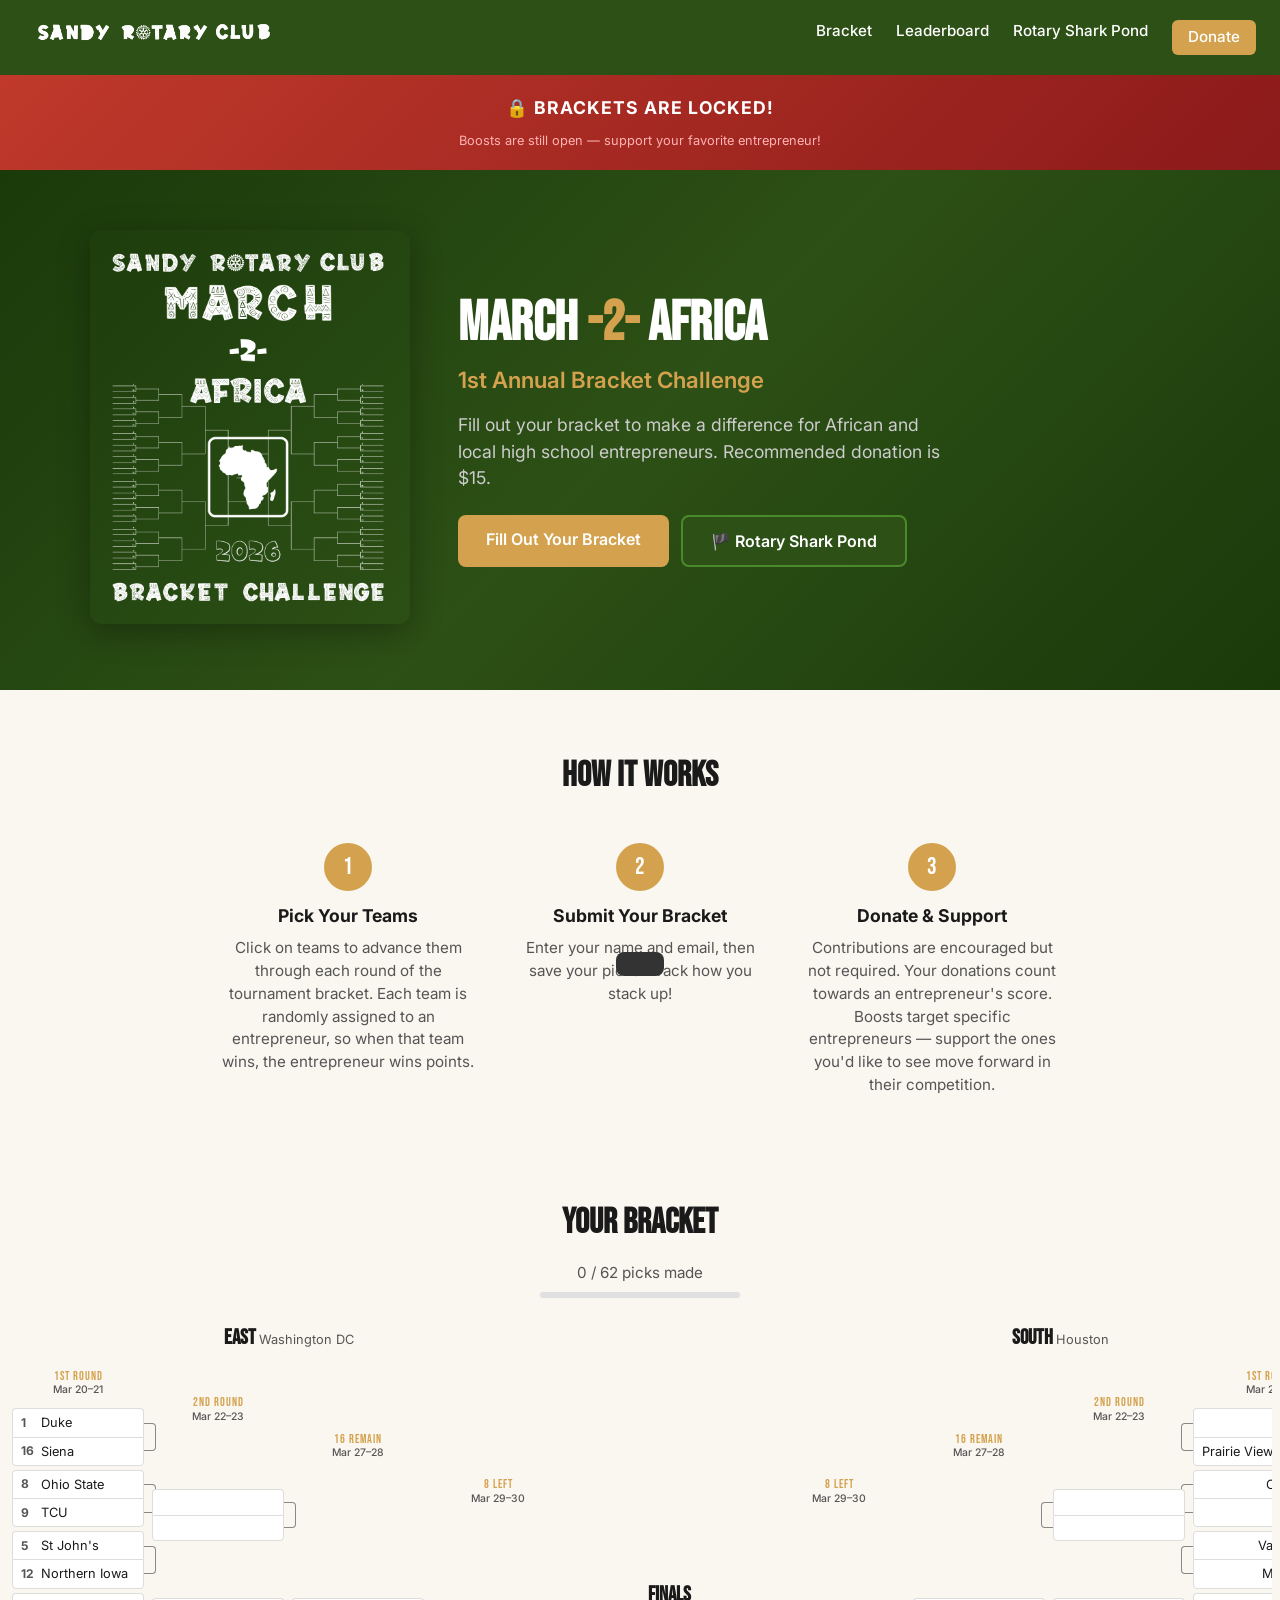
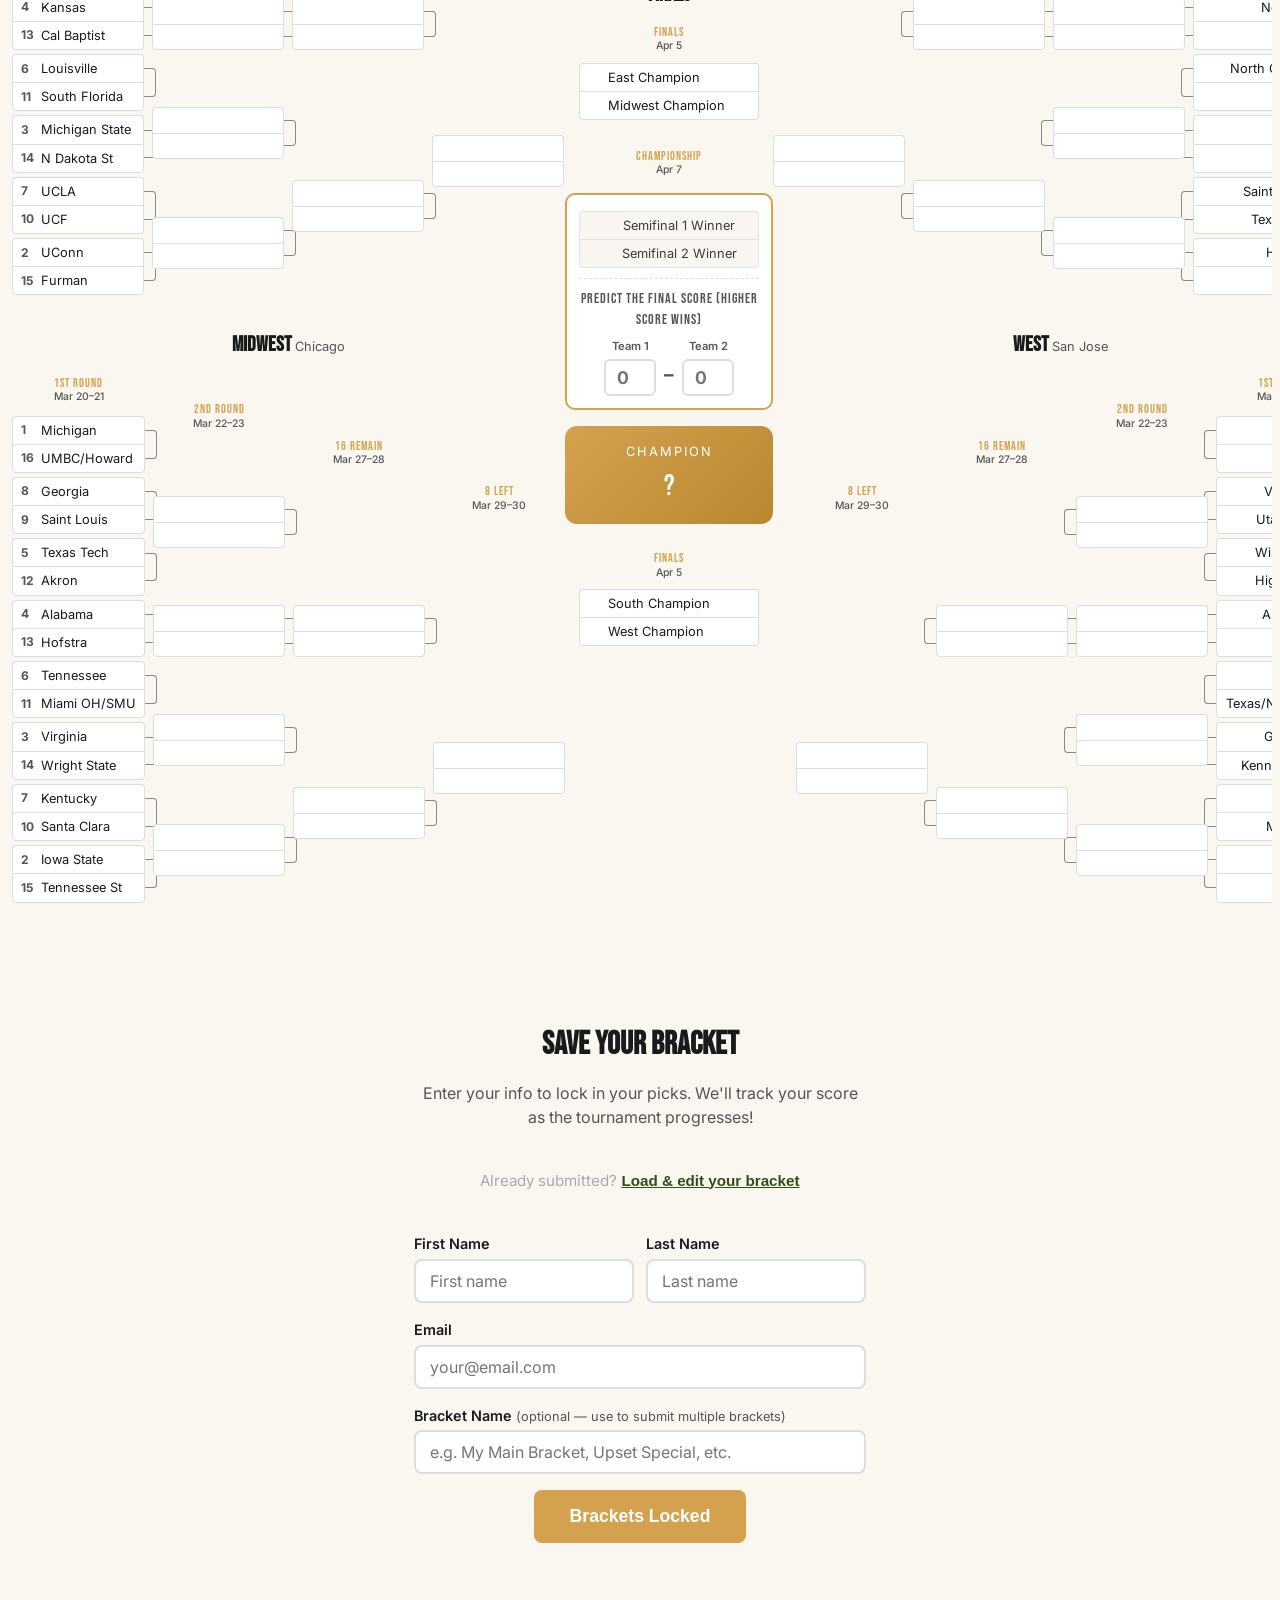
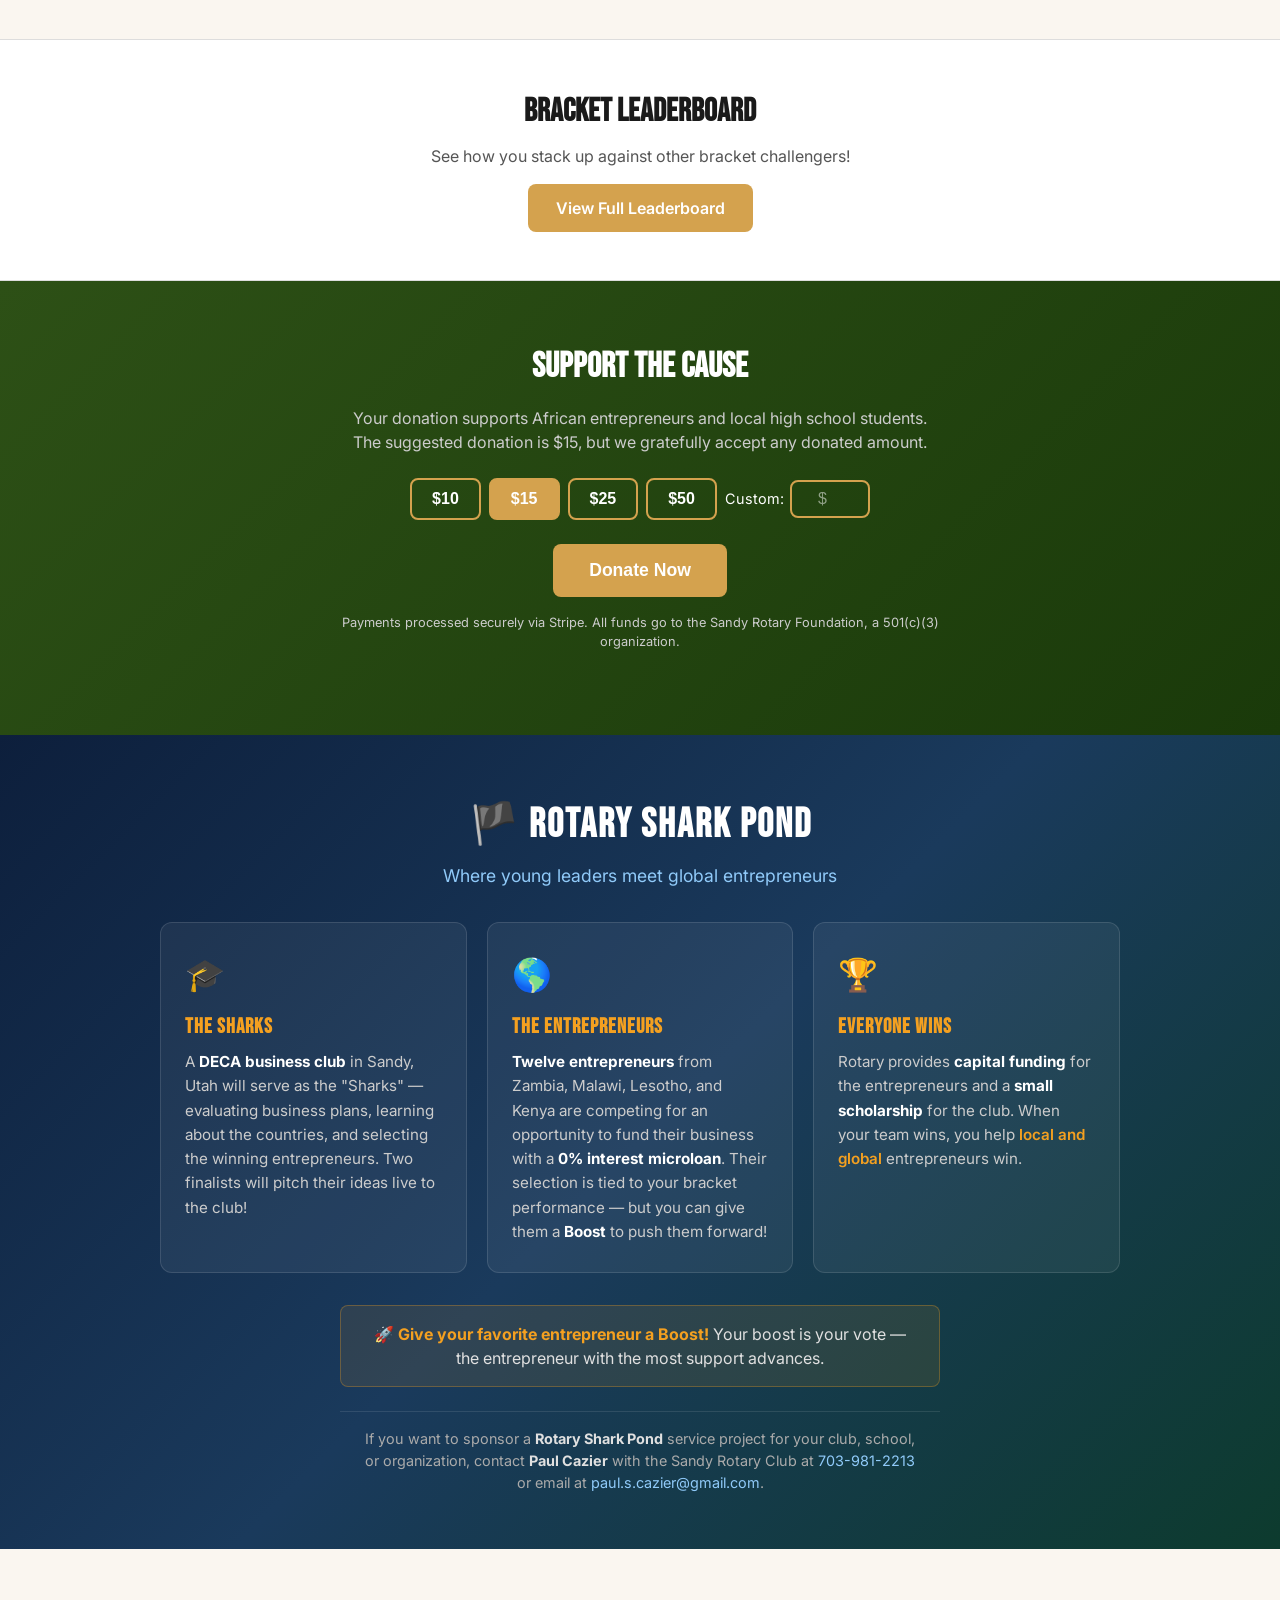
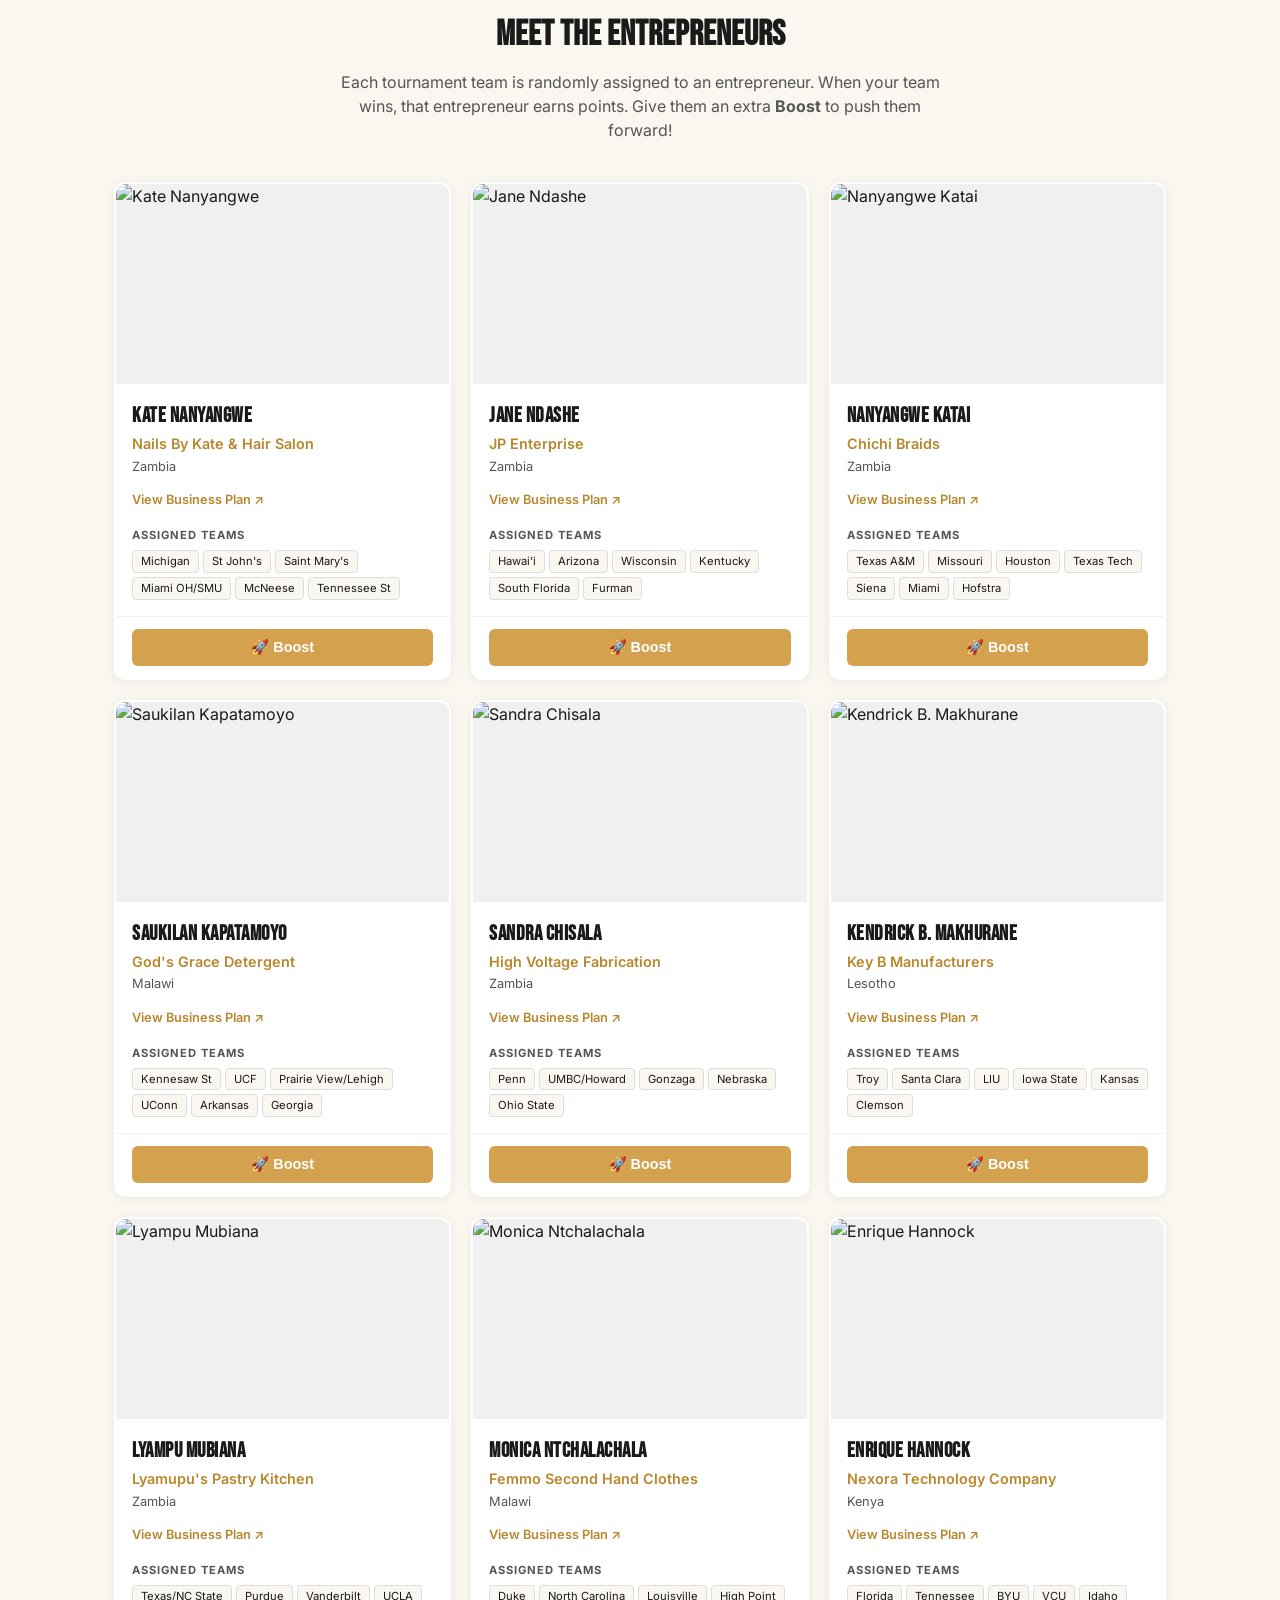
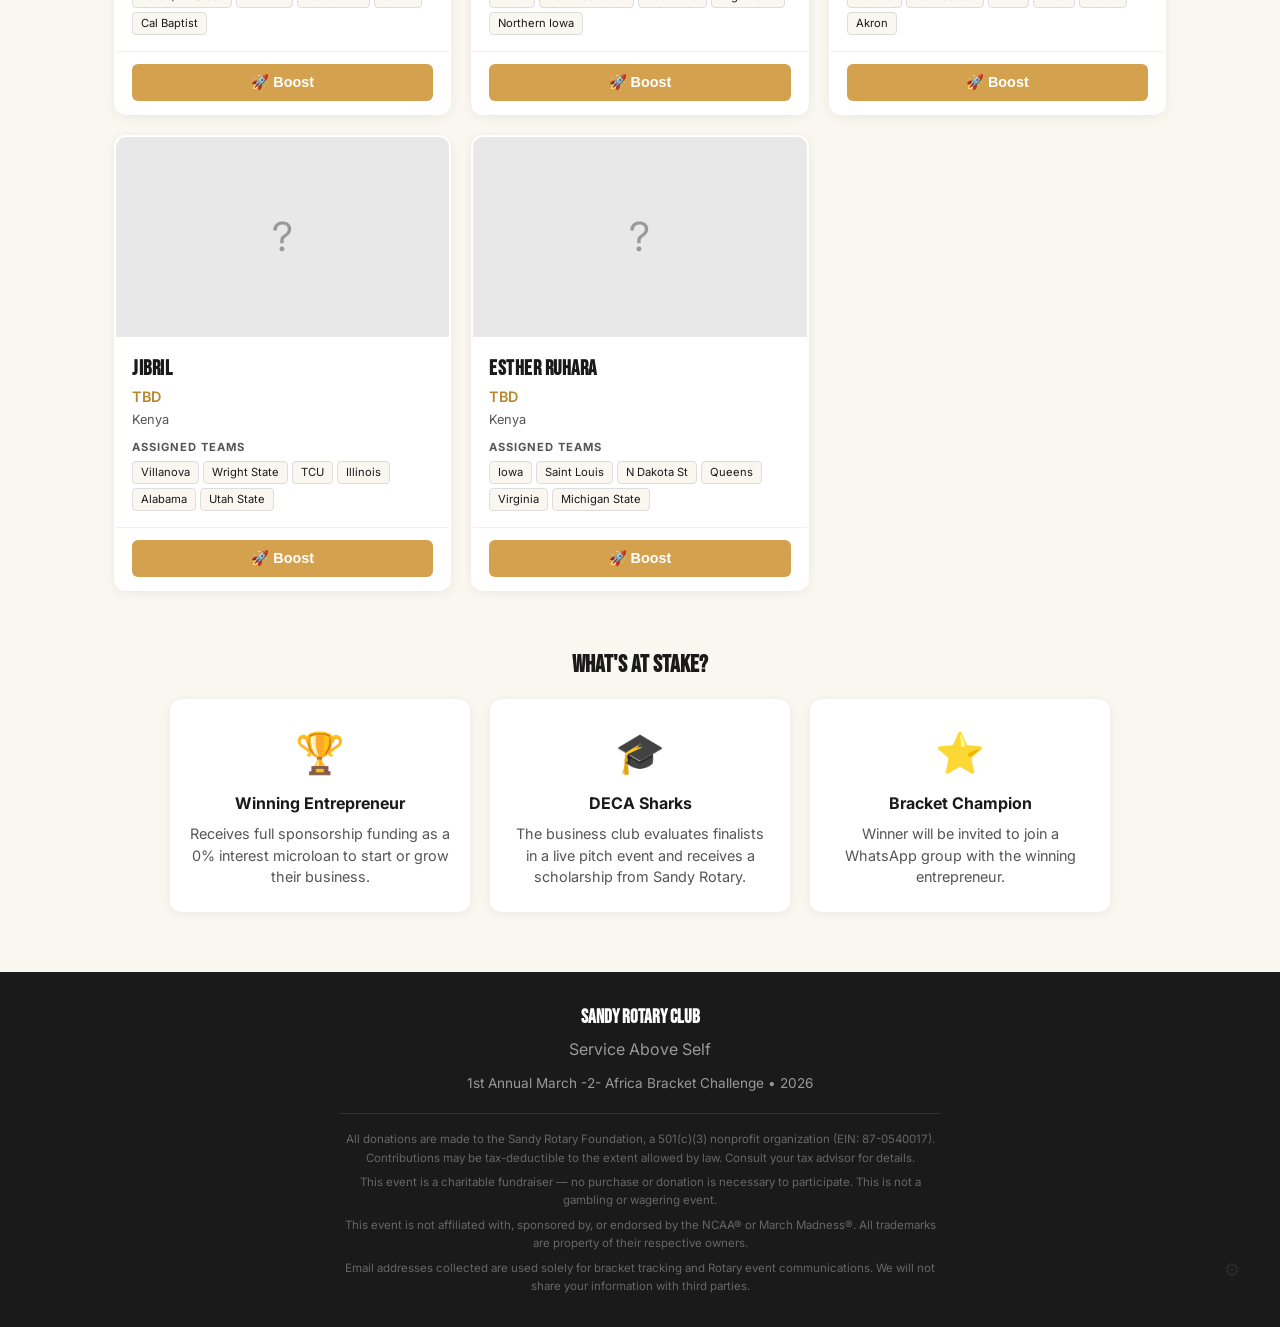
==== index.html @ 0a93def9 "Link Sandy Rotary Club logo to sandyrotary.org on all pages Co-Authored-By: Claude Opus 4.6 <noreply" ====
<!DOCTYPE html>
<html lang="en">
<head>
  <meta charset="UTF-8">
  <meta name="viewport" content="width=device-width, initial-scale=1.0">
  <title>March -2- Africa Bracket Challenge | Sandy Rotary Club</title>
  <meta name="description" content="Sandy Rotary Club's 1st Annual March -2- Africa Bracket Challenge. Fill out your bracket, donate, and support African entrepreneurs!">
  <link rel="stylesheet" href="css/styles.css">
  <link rel="preconnect" href="https://fonts.googleapis.com">
  <link href="https://fonts.googleapis.com/css2?family=Bebas+Neue&family=Inter:wght@400;500;600;700&display=swap" rel="stylesheet">
</head>
<body>

  <!-- Navigation -->
  <nav class="navbar">
    <div class="nav-brand"><a href="https://sandyrotary.org" target="_blank"><img src="assets/Sandy Rotary Club_white.png" alt="Sandy Rotary Club" class="nav-logo"></a></div>
    <div class="nav-links">
      <a href="#bracket">Bracket</a>
      <a href="leaderboard.html">Leaderboard</a>
      <a href="#sharkpond">Rotary Shark Pond</a>
      <a href="#donate" class="nav-donate">Donate</a>
    </div>
    <button class="nav-toggle" aria-label="Toggle menu">&#9776;</button>
  </nav>

  <!-- Countdown Banner -->
  <div class="countdown-banner" id="countdown-banner">
    <div class="countdown-inner">
      <div class="countdown-label" id="countdown-label">&#9200; Brackets lock in:</div>
      <div class="countdown-timer" id="countdown-timer">
        <div class="cd-unit"><span id="cd-days">0</span><small>days</small></div>
        <div class="cd-sep">:</div>
        <div class="cd-unit"><span id="cd-hours">00</span><small>hrs</small></div>
        <div class="cd-sep">:</div>
        <div class="cd-unit"><span id="cd-mins">00</span><small>min</small></div>
        <div class="cd-sep">:</div>
        <div class="cd-unit"><span id="cd-secs">00</span><small>sec</small></div>
      </div>
      <div class="countdown-note" id="countdown-note">Thursday, March 19 &middot; 10:05 AM MT &middot; Boosts stay open!</div>
    </div>
  </div>

  <!-- Hero Section -->
  <section class="hero" id="home">
    <div class="hero-content">
      <div class="hero-flyer">
        <img src="assets/flyer-white.png" alt="March -2- Africa Bracket Challenge 2026 Flyer">
      </div>
      <div class="hero-text">
        <h1>March <span class="accent">-2-</span> Africa</h1>
        <p class="hero-subtitle">1st Annual Bracket Challenge</p>
        <p class="hero-desc">Fill out your bracket to make a difference for African and local high school entrepreneurs. Recommended donation is $15.</p>
        <div class="hero-actions">
          <a href="#bracket" class="btn btn-primary">Fill Out Your Bracket</a>
          <a href="#sharkpond" class="btn btn-entrepreneur">&#127988; Rotary Shark Pond</a>
        </div>
      </div>
    </div>
  </section>

  <!-- How It Works -->
  <section class="how-it-works" id="how">
    <h2>How It Works</h2>
    <div class="steps">
      <div class="step">
        <div class="step-number">1</div>
        <h3>Pick Your Teams</h3>
        <p>Click on teams to advance them through each round of the tournament bracket. Each team is randomly assigned to an entrepreneur, so when that team wins, the entrepreneur wins points.</p>
      </div>
      <div class="step">
        <div class="step-number">2</div>
        <h3>Submit Your Bracket</h3>
        <p>Enter your name and email, then save your picks. Track how you stack up!</p>
      </div>
      <div class="step">
        <div class="step-number">3</div>
        <h3>Donate &amp; Support</h3>
        <p>Contributions are encouraged but not required. Your donations count towards an entrepreneur's score. Boosts target specific entrepreneurs &mdash; support the ones you'd like to see move forward in their competition.</p>
      </div>
    </div>
  </section>

  <!-- Bracket Section -->
  <section class="bracket-section" id="bracket">
    <div class="bracket-header">
      <h2>Your Bracket</h2>
      <div class="bracket-progress">
        <span id="pick-count">0</span> / <span id="pick-total">62</span> picks made
        <div class="progress-bar"><div class="progress-fill" id="progress-fill"></div></div>
      </div>
    </div>

    <!-- Region Tabs (mobile) -->
    <div class="region-tabs" id="region-tabs">
      <button class="region-tab active" data-region="east">East</button>
      <button class="region-tab" data-region="midwest">Midwest</button>
      <button class="region-tab" data-region="south">South</button>
      <button class="region-tab" data-region="west">West</button>
      <button class="region-tab" data-region="finalfour">Finals</button>
    </div>

    <!-- Bracket Container -->
    <div class="bracket-container" id="bracket-container">
      <div class="bracket-side bracket-left">
        <div class="region" id="region-east" data-region="east">
          <h3 class="region-title">East <span class="region-location">Washington DC</span></h3>
          <div class="rounds"></div>
        </div>
        <div class="region" id="region-midwest" data-region="midwest">
          <h3 class="region-title">Midwest <span class="region-location">Chicago</span></h3>
          <div class="rounds"></div>
        </div>
      </div>

      <div class="final-four-container" id="region-finalfour" data-region="finalfour">
        <h3 class="region-title">Finals</h3>
        <div class="final-four-bracket">
          <div class="ff-semi" id="ff-semi1">
            <div class="round-label"><span class="round-name">Finals</span><span class="round-dates">Apr 5</span></div>
            <div class="matchup" data-game="ff-semi1">
              <div class="team-slot" data-slot="ff-semi1-top"><span class="seed"></span><span class="name">East Champion</span></div>
              <div class="team-slot" data-slot="ff-semi1-bot"><span class="seed"></span><span class="name">Midwest Champion</span></div>
            </div>
          </div>
          <div class="ff-championship">
            <div class="round-label"><span class="round-name">Championship</span><span class="round-dates">Apr 7</span></div>
            <div class="championship-score">
              <div class="matchup championship-matchup" data-game="ff-champ">
                <div class="team-slot" data-slot="ff-champ-top"><span class="seed"></span><span class="name">Semifinal 1 Winner</span></div>
                <div class="team-slot" data-slot="ff-champ-bot"><span class="seed"></span><span class="name">Semifinal 2 Winner</span></div>
              </div>
              <label class="score-label">Predict the Final Score (higher score wins)</label>
              <div class="score-inputs">
                <div class="score-team">
                  <span class="score-team-name" id="champ-team1-name">Team 1</span>
                  <input type="number" id="champ-score1" class="score-input" min="0" max="200" placeholder="0">
                </div>
                <span class="score-dash">&ndash;</span>
                <div class="score-team">
                  <span class="score-team-name" id="champ-team2-name">Team 2</span>
                  <input type="number" id="champ-score2" class="score-input" min="0" max="200" placeholder="0">
                </div>
              </div>
            </div>
            <div class="champion-display" id="champion-display">
              <div class="champion-label">Champion</div>
              <div class="champion-name" id="champion-name">?</div>
            </div>
          </div>
          <div class="ff-semi" id="ff-semi2">
            <div class="round-label"><span class="round-name">Finals</span><span class="round-dates">Apr 5</span></div>
            <div class="matchup" data-game="ff-semi2">
              <div class="team-slot" data-slot="ff-semi2-top"><span class="seed"></span><span class="name">South Champion</span></div>
              <div class="team-slot" data-slot="ff-semi2-bot"><span class="seed"></span><span class="name">West Champion</span></div>
            </div>
          </div>
        </div>
      </div>

      <div class="bracket-side bracket-right">
        <div class="region" id="region-south" data-region="south">
          <h3 class="region-title">South <span class="region-location">Houston</span></h3>
          <div class="rounds"></div>
        </div>
        <div class="region" id="region-west" data-region="west">
          <h3 class="region-title">West <span class="region-location">San Jose</span></h3>
          <div class="rounds"></div>
        </div>
      </div>
    </div>
  </section>

  <!-- Submit Section -->
  <section class="submit-section" id="submit">
    <h2>Save Your Bracket</h2>
    <p>Enter your info to lock in your picks. We'll track your score as the tournament progresses!</p>

    <!-- Load existing bracket -->
    <div class="load-bracket" id="load-bracket">
      <p class="load-bracket-text">Already submitted? <button class="btn-link" id="load-bracket-toggle">Load &amp; edit your bracket</button></p>
      <div class="load-bracket-form" id="load-bracket-form" style="display:none;">
        <div class="form-group">
          <input type="email" id="load-email" placeholder="Enter the email you used to submit" style="max-width:350px;">
        </div>
        <button class="btn btn-secondary btn-small" id="load-bracket-btn">Load My Bracket</button>
        <span class="load-status" id="load-status"></span>
      </div>
    </div>

    <form id="bracket-form" class="bracket-form">
      <div class="form-row">
        <div class="form-group">
          <label for="first-name">First Name</label>
          <input type="text" id="first-name" name="firstName" required placeholder="First name">
        </div>
        <div class="form-group">
          <label for="last-name">Last Name</label>
          <input type="text" id="last-name" name="lastName" required placeholder="Last name">
        </div>
      </div>
      <div class="form-group">
        <label for="email">Email</label>
        <input type="email" id="email" name="email" required placeholder="your@email.com">
      </div>
      <div class="form-group">
        <label for="bracket-name">Bracket Name <span class="label-hint">(optional &mdash; use to submit multiple brackets)</span></label>
        <input type="text" id="bracket-name" name="bracketName" placeholder="e.g. My Main Bracket, Upset Special, etc.">
      </div>
      <div class="form-actions">
        <button type="submit" class="btn btn-primary btn-large" id="submit-btn">
          Save My Bracket
        </button>
      </div>
      <div id="form-message" class="form-message"></div>
    </form>
  </section>

  <!-- Leaderboard Teaser -->
  <section class="leaderboard-teaser" id="leaderboard">
    <h2>Bracket Leaderboard</h2>
    <p>See how you stack up against other bracket challengers!</p>
    <a href="leaderboard.html" class="btn btn-primary">View Full Leaderboard</a>
  </section>

  <!-- Donate Section -->
  <section class="donate-section" id="donate">
    <div class="donate-content">
      <h2>Support the Cause</h2>
      <p>Your donation supports African entrepreneurs and local high school students. The suggested donation is $15, but we gratefully accept any donated amount.</p>
      <div class="donate-amounts">
        <button class="amount-btn" data-amount="10">$10</button>
        <button class="amount-btn active" data-amount="15">$15</button>
        <button class="amount-btn" data-amount="25">$25</button>
        <button class="amount-btn" data-amount="50">$50</button>
        <div class="custom-amount">
          <label for="custom-amount">Custom:</label>
          <input type="number" id="custom-amount" min="1" placeholder="$">
        </div>
      </div>
      <button class="btn btn-primary btn-large" id="donate-btn">Donate Now</button>
      <p class="donate-note">Payments processed securely via Stripe. All funds go to the Sandy Rotary Foundation, a 501(c)(3) organization.</p>
    </div>
  </section>

  <!-- Rotary Shark Pond Section -->
  <section class="sharkpond-section" id="sharkpond">
    <div class="sharkpond-header">
      <h2>&#127988; Rotary Shark Pond</h2>
      <p class="section-desc">Where young leaders meet global entrepreneurs</p>
    </div>

    <div class="sharkpond-story">
      <div class="sharkpond-card">
        <div class="sharkpond-icon">&#127891;</div>
        <h3>The Sharks</h3>
        <p>A <strong>DECA business club</strong> in Sandy, Utah will serve as the "Sharks" &mdash; evaluating business plans, learning about the countries, and selecting the winning entrepreneurs. Two finalists will pitch their ideas live to the club!</p>
      </div>
      <div class="sharkpond-card">
        <div class="sharkpond-icon">&#127758;</div>
        <h3>The Entrepreneurs</h3>
        <p><strong>Twelve entrepreneurs</strong> from Zambia, Malawi, Lesotho, and Kenya are competing for an opportunity to fund their business with a <strong>0% interest microloan</strong>. Their selection is tied to your bracket performance &mdash; but you can give them a <strong>Boost</strong> to push them forward!</p>
      </div>
      <div class="sharkpond-card">
        <div class="sharkpond-icon">&#127942;</div>
        <h3>Everyone Wins</h3>
        <p>Rotary provides <strong>capital funding</strong> for the entrepreneurs and a <strong>small scholarship</strong> for the club. When your team wins, you help <em>local and global</em> entrepreneurs win.</p>
      </div>
    </div>

    <div class="sharkpond-cta">
      <p>&#128640; <strong>Give your favorite entrepreneur a Boost!</strong> Your boost is your vote &mdash; the entrepreneur with the most support advances.</p>
    </div>

    <div class="sharkpond-sponsor">
      <p>If you want to sponsor a <strong>Rotary Shark Pond</strong> service project for your club, school, or organization, contact <strong>Paul Cazier</strong> with the Sandy Rotary Club at <a href="tel:703-981-2213">703-981-2213</a> or email at <a href="mailto:paul.s.cazier@gmail.com">paul.s.cazier@gmail.com</a>.</p>
    </div>
  </section>

  <!-- Entrepreneur Section -->
  <section class="entrepreneurs-section" id="entrepreneurs">
    <h2>Meet the Entrepreneurs</h2>
    <p class="section-desc">Each tournament team is randomly assigned to an entrepreneur. When your team wins, that entrepreneur earns points. Give them an extra <strong>Boost</strong> to push them forward!</p>

    <div class="ent-cards-container" id="ent-bracket">
      <!-- Populated by entrepreneurs.js -->
    </div>

    <div class="ent-prize-info">
      <h3>What's at Stake?</h3>
      <div class="prize-cards">
        <div class="prize-card">
          <div class="prize-icon">&#127942;</div>
          <h4>Winning Entrepreneur</h4>
          <p>Receives full sponsorship funding as a 0% interest microloan to start or grow their business.</p>
        </div>
        <div class="prize-card">
          <div class="prize-icon">&#127891;</div>
          <h4>DECA Sharks</h4>
          <p>The business club evaluates finalists in a live pitch event and receives a scholarship from Sandy Rotary.</p>
        </div>
        <div class="prize-card">
          <div class="prize-icon">&#11088;</div>
          <h4>Bracket Champion</h4>
          <p>Winner will be invited to join a WhatsApp group with the winning entrepreneur.</p>
        </div>
      </div>
    </div>
  </section>

  <!-- Footer -->
  <footer class="footer">
    <div class="footer-content">
      <div class="footer-brand">
        <h3>Sandy Rotary Club</h3>
        <p>Service Above Self</p>
      </div>
      <div class="footer-links">
        <p>1st Annual March -2- Africa Bracket Challenge &bull; 2026</p>
      </div>
      <div class="footer-legal">
        <p>All donations are made to the Sandy Rotary Foundation, a 501(c)(3) nonprofit organization (EIN: 87-0540017). Contributions may be tax-deductible to the extent allowed by law. Consult your tax advisor for details.</p>
        <p>This event is a charitable fundraiser &mdash; no purchase or donation is necessary to participate. This is not a gambling or wagering event.</p>
        <p>This event is not affiliated with, sponsored by, or endorsed by the NCAA&reg; or March Madness&reg;. All trademarks are property of their respective owners.</p>
        <p>Email addresses collected are used solely for bracket tracking and Rotary event communications. We will not share your information with third parties.</p>
      </div>
      <a href="admin.html" class="admin-link" title="Admin">&#9881;</a>
    </div>
  </footer>

  <!-- Post-Save Modal -->
  <div class="modal-overlay" id="post-save-modal" style="display:none;">
    <div class="modal-card">
      <button class="modal-close" id="modal-close">&times;</button>
      <div class="modal-icon">&#127942;</div>
      <h3>Bracket Saved!</h3>
      <p id="modal-message">Your picks are locked in. Want to make an even bigger impact?</p>
      <div class="modal-actions">
        <a href="#sharkpond" class="btn btn-entrepreneur modal-btn" id="modal-boost-btn">&#128640; Boost an Entrepreneur</a>
        <a href="#donate" class="btn btn-primary modal-btn" id="modal-donate-btn">&#10084; Donate $15</a>
      </div>
      <a href="leaderboard.html" class="modal-leaderboard-link">View Leaderboard &rarr;</a>
      <button class="modal-skip" id="modal-skip">Maybe later</button>
    </div>
  </div>

  <!-- Toast notification -->
  <div class="toast" id="toast"></div>

  <!-- Scripts -->
  <script src="js/teams.js"></script>
  <script src="js/bracket.js"></script>
  <script src="js/entrepreneurs.js"></script>
  <script src="js/supabase.js"></script>
</body>
</html>
---- css/styles.css ----
/* ===== CSS Variables ===== */
:root {
  --color-primary: #D4A24E;
  --color-primary-dark: #B8872E;
  --color-secondary: #2D5016;
  --color-accent: #C0392B;
  --color-bg: #FAF6F0;
  --color-card: #FFFFFF;
  --color-text: #1A1A1A;
  --color-text-light: #555;
  --color-border: #DDD;
  --color-bracket-line: #888;
  --color-selected: #D4A24E;
  --color-selected-bg: #FDF5E6;
  --color-hover-bg: #F5EFE5;
  --font-display: 'Bebas Neue', sans-serif;
  --font-body: 'Inter', sans-serif;
  --bracket-gap: 2px;
  --matchup-height: 52px;
  --connector-width: 20px;
}

/* ===== Reset ===== */
*, *::before, *::after { box-sizing: border-box; margin: 0; padding: 0; }
html { scroll-behavior: smooth; }
body {
  font-family: var(--font-body);
  background: var(--color-bg);
  color: var(--color-text);
  line-height: 1.5;
}

/* ===== Navbar ===== */
.navbar {
  position: sticky;
  top: 0;
  z-index: 100;
  display: flex;
  align-items: center;
  justify-content: space-between;
  padding: 12px 24px;
  background: var(--color-secondary);
  color: #fff;
}
.nav-brand { font-family: var(--font-display); font-size: 1.4rem; letter-spacing: 1px; display: flex; align-items: center; }
.nav-logo { height: 40px; width: auto; }
.nav-links { display: flex; gap: 24px; }
.nav-links a { color: #fff; text-decoration: none; font-weight: 500; font-size: 0.95rem; }
.nav-links a:hover { color: var(--color-primary); }
.nav-links a.active { color: var(--color-primary); border-bottom: 2px solid var(--color-primary); padding-bottom: 2px; }
.nav-donate {
  background: var(--color-primary);
  padding: 6px 16px;
  border-radius: 6px;
  color: #fff !important;
  font-weight: 600;
}
.nav-donate:hover { background: var(--color-primary-dark); }
.nav-toggle { display: none; background: none; border: none; color: #fff; font-size: 1.5rem; cursor: pointer; }

/* ===== Hero ===== */
.hero {
  background: linear-gradient(135deg, #1a3a0a 0%, #2D5016 50%, #1a3a0a 100%);
  color: #fff;
  padding: 60px 24px;
}
.hero-content {
  max-width: 1100px;
  margin: 0 auto;
  display: flex;
  align-items: center;
  gap: 48px;
}
.hero-flyer { flex: 0 0 320px; }
.hero-flyer img { width: 100%; border-radius: 12px; box-shadow: 0 8px 32px rgba(0,0,0,0.3); }
.hero-text { flex: 1; }
.hero-text h1 { font-family: var(--font-display); font-size: 3.5rem; line-height: 1.1; margin-bottom: 8px; }
.hero-text .accent { color: var(--color-primary); }
.hero-subtitle { font-size: 1.4rem; color: var(--color-primary); font-weight: 600; margin-bottom: 16px; }
.hero-desc { font-size: 1.1rem; color: #ccc; margin-bottom: 24px; max-width: 500px; }
.hero-actions { display: flex; gap: 12px; flex-wrap: wrap; }

/* ===== Buttons ===== */
.btn {
  display: inline-block;
  padding: 12px 28px;
  border-radius: 8px;
  font-weight: 600;
  font-size: 1rem;
  text-decoration: none;
  border: none;
  cursor: pointer;
  transition: all 0.2s;
}
.btn-primary { background: var(--color-primary); color: #fff; }
.btn-primary:hover { background: var(--color-primary-dark); transform: translateY(-1px); }
.btn-secondary { background: transparent; color: #fff; border: 2px solid var(--color-primary); }
.btn-secondary:hover { background: var(--color-primary); color: #fff; }
.btn-entrepreneur { background: var(--color-secondary); color: #fff; border: 2px solid #4a8a2a; }
.btn-entrepreneur:hover { background: #4a8a2a; transform: translateY(-1px); }
.btn-large { padding: 16px 36px; font-size: 1.1rem; }

/* ===== Countdown Banner ===== */
.countdown-banner {
  background: linear-gradient(135deg, #1a1a1a, #2a2a2a);
  padding: 20px 24px;
  text-align: center;
  color: #fff;
}
.countdown-inner { max-width: 600px; margin: 0 auto; }
.countdown-label {
  font-size: 0.9rem;
  color: #aaa;
  margin-bottom: 8px;
  text-transform: uppercase;
  letter-spacing: 1px;
}
.countdown-timer {
  display: flex;
  align-items: center;
  justify-content: center;
  gap: 4px;
}
.cd-unit {
  display: flex;
  flex-direction: column;
  align-items: center;
  min-width: 56px;
}
.cd-unit span {
  font-family: var(--font-display);
  font-size: 2.5rem;
  color: var(--color-primary);
  line-height: 1;
}
.cd-unit small {
  font-size: 0.7rem;
  color: #888;
  text-transform: uppercase;
  letter-spacing: 1px;
}
.cd-sep {
  font-family: var(--font-display);
  font-size: 2rem;
  color: #555;
  padding: 0 2px;
  margin-top: -14px;
}
.countdown-note {
  font-size: 0.8rem;
  color: #666;
  margin-top: 10px;
}
.countdown-locked {
  background: linear-gradient(135deg, var(--color-accent), #8b1a1a);
}
.countdown-locked .countdown-label {
  color: #fff;
  font-size: 1.1rem;
  font-weight: 700;
}
.countdown-locked .countdown-note { color: #ffb3b3; }

@media (max-width: 480px) {
  .cd-unit { min-width: 44px; }
  .cd-unit span { font-size: 1.8rem; }
  .cd-sep { font-size: 1.4rem; }
}

/* ===== How It Works ===== */
.how-it-works {
  padding: 60px 24px;
  max-width: 900px;
  margin: 0 auto;
  text-align: center;
}
.how-it-works h2 { font-family: var(--font-display); font-size: 2.2rem; margin-bottom: 40px; }
.steps { display: flex; gap: 32px; justify-content: center; }
.step {
  flex: 1;
  max-width: 260px;
  text-align: center;
}
.step-number {
  width: 48px; height: 48px;
  background: var(--color-primary);
  color: #fff;
  border-radius: 50%;
  display: flex; align-items: center; justify-content: center;
  font-family: var(--font-display);
  font-size: 1.5rem;
  margin: 0 auto 12px;
}
.step h3 { margin-bottom: 8px; font-size: 1.1rem; }
.step p { color: var(--color-text-light); font-size: 0.95rem; }

/* ===== Bracket Section ===== */
.bracket-section {
  padding: 40px 8px;
  max-width: 100%;
  margin: 0 auto;
  overflow-x: auto;
}
.bracket-header {
  text-align: center;
  margin-bottom: 24px;
}
.bracket-header h2 { font-family: var(--font-display); font-size: 2.2rem; margin-bottom: 12px; }
.bracket-progress { font-size: 0.95rem; color: var(--color-text-light); }
.progress-bar {
  width: 200px;
  height: 6px;
  background: #e0e0e0;
  border-radius: 3px;
  margin: 8px auto 0;
  overflow: hidden;
}
.progress-fill {
  height: 100%;
  background: var(--color-primary);
  border-radius: 3px;
  width: 0%;
  transition: width 0.3s;
}

/* Region Tabs (mobile) */
.region-tabs {
  display: none;
  gap: 4px;
  justify-content: center;
  margin-bottom: 16px;
  flex-wrap: wrap;
}
.region-tab {
  padding: 8px 16px;
  border: 2px solid var(--color-border);
  background: #fff;
  border-radius: 6px;
  cursor: pointer;
  font-weight: 600;
  font-size: 0.85rem;
  transition: all 0.2s;
}
.region-tab.active {
  background: var(--color-primary);
  color: #fff;
  border-color: var(--color-primary);
}

/* ===== Bracket Layout ===== */
.bracket-container {
  display: flex;
  align-items: stretch;
  gap: 0;
  overflow-x: auto;
  padding-bottom: 16px;
}
.bracket-side {
  display: flex;
  flex-direction: column;
  gap: 32px;
  flex: 1;
}
.region {
  flex: 1;
}
.region-title {
  font-family: var(--font-display);
  font-size: 1.3rem;
  margin-bottom: 12px;
  text-align: center;
}
.region-location { font-family: var(--font-body); font-size: 0.8rem; color: var(--color-text-light); font-weight: 400; }

/* Rounds layout */
.rounds {
  display: flex;
  align-items: stretch;
}
.bracket-right .rounds {
  flex-direction: row-reverse;
}
.round {
  display: flex;
  flex-direction: column;
  justify-content: space-around;
  min-width: 140px;
  padding: 0 4px;
  position: relative;
}
/* Right-side regions: align text to right edge */
.bracket-right .team-slot {
  flex-direction: row-reverse;
  text-align: right;
}
.bracket-right .team-slot .seed {
  text-align: right;
}

/* ===== Round Date Labels ===== */
.round-label {
  text-align: center;
  margin-bottom: 6px;
  padding: 4px 0;
  line-height: 1.2;
}
.round-label .round-name {
  display: block;
  font-family: var(--font-display);
  font-size: 0.75rem;
  text-transform: uppercase;
  letter-spacing: 1px;
  color: var(--color-primary);
}
.round-label .round-dates {
  display: block;
  font-size: 0.65rem;
  color: var(--color-text-light);
  font-weight: 500;
}
/* Hide duplicate labels on right-side regions (only show first occurrence per round position) */

/* ===== Matchup Styling ===== */
.matchup {
  position: relative;
  margin: var(--bracket-gap) 0;
}
.team-slot {
  display: flex;
  align-items: center;
  padding: 4px 8px;
  background: #fff;
  border: 1px solid var(--color-border);
  cursor: pointer;
  font-size: 0.8rem;
  min-height: 26px;
  transition: all 0.15s;
  user-select: none;
  white-space: nowrap;
  overflow: hidden;
  text-overflow: ellipsis;
}
.team-slot:first-child {
  border-bottom: none;
  border-radius: 4px 4px 0 0;
}
.team-slot:last-child {
  border-radius: 0 0 4px 4px;
}
.team-slot:hover {
  background: var(--color-hover-bg);
}
.team-slot.selected {
  background: var(--color-selected-bg);
  border-color: var(--color-selected);
  font-weight: 600;
}
.team-slot.has-team {
  cursor: pointer;
}
.team-slot.empty {
  cursor: default;
  color: #aaa;
  font-style: italic;
}
.team-slot .seed {
  display: inline-block;
  width: 20px;
  font-weight: 700;
  color: var(--color-text-light);
  font-size: 0.75rem;
  flex-shrink: 0;
}
.team-slot .name {
  flex: 1;
  overflow: hidden;
  text-overflow: ellipsis;
}

/* ===== Bracket Connector Lines ===== */
.round:not(:last-child) .matchup::after {
  content: '';
  position: absolute;
  right: -12px;
  top: 25%;
  height: 50%;
  width: 12px;
  border: 1px solid var(--color-bracket-line);
  border-left: none;
  border-radius: 0 4px 4px 0;
}
.bracket-right .round:not(:last-child) .matchup::after {
  right: auto;
  left: -12px;
  border-right: none;
  border-left: 1px solid var(--color-bracket-line);
  border-radius: 4px 0 0 4px;
}

/* ===== Finals ===== */
.final-four-container {
  display: flex;
  flex-direction: column;
  align-items: center;
  justify-content: center;
  min-width: 200px;
  padding: 0 16px;
}
.final-four-bracket {
  display: flex;
  flex-direction: column;
  align-items: center;
  gap: 24px;
}
.ff-semi .matchup,
.championship-matchup {
  min-width: 180px;
}
.championship-matchup .team-slot {
  cursor: default;
  pointer-events: none;
  opacity: 0.85;
}
.championship-matchup .team-slot.selected {
  opacity: 1;
}
/* Championship Score Prediction */
.championship-score {
  text-align: center;
  margin-top: 12px;
  padding: 16px 12px 12px;
  background: #fff;
  border-radius: 10px;
  border: 2px solid var(--color-primary);
  min-width: 200px;
}
/* Championship matchup nested inside the predict box */
.championship-score .championship-matchup {
  margin: 0 0 10px 0;
  padding-bottom: 10px;
  border-bottom: 1px dashed var(--color-border);
}
.championship-score .championship-matchup .team-slot {
  background: #f8f5f0;
  min-width: 160px;
}
.score-label {
  display: block;
  font-family: var(--font-display);
  font-size: 0.85rem;
  text-transform: uppercase;
  letter-spacing: 1px;
  color: var(--color-text-light);
  margin-bottom: 8px;
}
.score-inputs {
  display: flex;
  align-items: center;
  justify-content: center;
  gap: 8px;
}
.score-team {
  display: flex;
  flex-direction: column;
  align-items: center;
  gap: 4px;
}
.score-team-name {
  font-size: 0.7rem;
  font-weight: 600;
  color: var(--color-text-light);
  max-width: 70px;
  white-space: nowrap;
  overflow: hidden;
  text-overflow: ellipsis;
}
.score-input {
  width: 52px;
  padding: 6px 4px;
  border: 2px solid var(--color-border);
  border-radius: 6px;
  font-size: 1.1rem;
  font-weight: 700;
  text-align: center;
  font-family: var(--font-body);
  transition: border-color 0.2s;
}
.score-input:focus {
  border-color: var(--color-primary);
  outline: none;
}
.score-dash {
  font-size: 1.2rem;
  font-weight: 700;
  color: var(--color-text-light);
  margin-top: 16px;
}

.champion-display {
  text-align: center;
  margin-top: 16px;
  padding: 16px;
  background: linear-gradient(135deg, var(--color-primary), var(--color-primary-dark));
  border-radius: 12px;
  min-width: 180px;
}
.champion-label { color: #fff; font-size: 0.8rem; text-transform: uppercase; letter-spacing: 2px; }
.champion-name { color: #fff; font-family: var(--font-display); font-size: 1.8rem; margin-top: 4px; }

/* ===== Submit Section ===== */
.submit-section {
  padding: 60px 24px;
  max-width: 500px;
  margin: 0 auto;
  text-align: center;
}
.submit-section h2 { font-family: var(--font-display); font-size: 2rem; margin-bottom: 12px; }
.submit-section > p { color: var(--color-text-light); margin-bottom: 24px; }
.bracket-form { text-align: left; }
.form-row { display: flex; gap: 12px; }
.form-group { margin-bottom: 16px; flex: 1; }
.form-group label { display: block; font-weight: 600; margin-bottom: 4px; font-size: 0.9rem; }
.label-hint { font-weight: 400; font-size: 0.8rem; color: var(--color-text-light); }
.form-group input {
  width: 100%;
  padding: 10px 14px;
  border: 2px solid var(--color-border);
  border-radius: 8px;
  font-size: 1rem;
  font-family: var(--font-body);
  transition: border-color 0.2s;
}
.form-group input:focus { border-color: var(--color-primary); outline: none; }
.form-actions { text-align: center; margin-top: 8px; }
.form-message {
  text-align: center;
  margin-top: 12px;
  font-weight: 600;
  min-height: 24px;
}
.form-message.success { color: var(--color-secondary); }
.form-message.error { color: var(--color-accent); }

/* ===== Load Bracket ===== */
.load-bracket {
  margin-bottom: 24px;
  padding: 16px 20px;
  background: rgba(255,255,255,0.03);
  border: 1px dashed rgba(255,255,255,0.15);
  border-radius: 8px;
  text-align: center;
}
.load-bracket-text { font-size: 0.95rem; color: #aaa; margin: 0; }
.btn-link {
  background: none;
  border: none;
  color: var(--color-secondary);
  text-decoration: underline;
  cursor: pointer;
  font-size: 0.95rem;
  font-weight: 600;
}
.btn-link:hover { color: #fff; }
.load-bracket-form {
  display: flex;
  align-items: center;
  justify-content: center;
  gap: 12px;
  margin-top: 12px;
  flex-wrap: wrap;
}
.load-bracket-form .form-group { margin: 0; }
.load-bracket-form input {
  padding: 8px 14px;
  border-radius: 6px;
  border: 1px solid rgba(255,255,255,0.2);
  background: rgba(0,0,0,0.3);
  color: #fff;
  font-size: 0.9rem;
  width: 280px;
}
.btn-small { padding: 8px 20px; font-size: 0.85rem; }
.load-status { font-size: 0.85rem; font-weight: 600; }
.load-status.success { color: var(--color-secondary); }
.load-status.error { color: var(--color-accent); }

/* Bracket Picker (multiple brackets per email) */
.bracket-picker {
  display: flex;
  flex-wrap: wrap;
  gap: 8px;
  justify-content: center;
  margin-top: 12px;
}
.bracket-pick-btn {
  font-size: 0.85rem;
  white-space: nowrap;
}

/* ===== Rotary Shark Pond Section ===== */
.sharkpond-section {
  padding: 60px 24px 40px;
  background: linear-gradient(135deg, #0d1f3c 0%, #1a3a5c 50%, #0d3b2e 100%);
  color: #fff;
  text-align: center;
}
.sharkpond-header h2 {
  font-family: var(--font-display);
  font-size: 2.5rem;
  margin-bottom: 8px;
  letter-spacing: 2px;
}
.sharkpond-header .section-desc {
  font-size: 1.1rem;
  color: #90caf9;
  margin-bottom: 32px;
}
.sharkpond-story {
  display: grid;
  grid-template-columns: repeat(auto-fit, minmax(280px, 1fr));
  gap: 20px;
  max-width: 960px;
  margin: 0 auto 32px;
}
.sharkpond-card {
  background: rgba(255,255,255,0.06);
  border: 1px solid rgba(255,255,255,0.12);
  border-radius: 12px;
  padding: 28px 24px;
  text-align: left;
  transition: transform 0.2s, border-color 0.2s;
}
.sharkpond-card:hover {
  transform: translateY(-2px);
  border-color: rgba(244,160,32,0.4);
}
.sharkpond-icon {
  font-size: 2rem;
  margin-bottom: 12px;
}
.sharkpond-card h3 {
  font-family: var(--font-display);
  font-size: 1.3rem;
  color: #f4a020;
  margin-bottom: 8px;
  letter-spacing: 1px;
}
.sharkpond-card p {
  font-size: 0.95rem;
  line-height: 1.6;
  color: #ccc;
}
.sharkpond-card strong { color: #fff; }
.sharkpond-card em { color: #f4a020; font-style: normal; font-weight: 600; }
.sharkpond-cta {
  max-width: 600px;
  margin: 0 auto;
  padding: 16px 24px;
  background: rgba(244,160,32,0.1);
  border: 1px solid rgba(244,160,32,0.3);
  border-radius: 8px;
  font-size: 1rem;
  color: #e0e0e0;
}
.sharkpond-cta strong { color: #f4a020; }

.sharkpond-sponsor {
  max-width: 600px;
  margin: 24px auto 0;
  padding: 16px 24px;
  font-size: 0.9rem;
  color: #aaa;
  border-top: 1px solid rgba(255,255,255,0.1);
}
.sharkpond-sponsor a {
  color: #90caf9;
  text-decoration: none;
}
.sharkpond-sponsor a:hover { text-decoration: underline; }
.sharkpond-sponsor strong { color: #e0e0e0; }

/* ===== Post-Save Modal ===== */
.modal-overlay {
  position: fixed;
  top: 0; left: 0; right: 0; bottom: 0;
  background: rgba(0,0,0,0.7);
  display: flex;
  align-items: center;
  justify-content: center;
  z-index: 9999;
  padding: 20px;
}
.modal-card {
  background: linear-gradient(135deg, #0d1f3c, #1a3a5c);
  border: 1px solid rgba(244,160,32,0.3);
  border-radius: 16px;
  padding: 40px 32px;
  max-width: 440px;
  width: 100%;
  text-align: center;
  position: relative;
  box-shadow: 0 20px 60px rgba(0,0,0,0.5);
}
.modal-close {
  position: absolute;
  top: 12px;
  right: 16px;
  background: none;
  border: none;
  color: #666;
  font-size: 1.5rem;
  cursor: pointer;
  line-height: 1;
}
.modal-close:hover { color: #fff; }
.modal-icon {
  font-size: 3rem;
  margin-bottom: 12px;
}
.modal-card h3 {
  font-family: var(--font-display);
  color: #f4a020;
  font-size: 1.8rem;
  margin-bottom: 8px;
  letter-spacing: 1px;
}
.modal-card > p {
  color: #aaa;
  margin-bottom: 24px;
  font-size: 0.95rem;
}
.modal-actions {
  display: flex;
  flex-direction: column;
  gap: 12px;
  margin-bottom: 16px;
}
.modal-btn {
  width: 100%;
  padding: 14px !important;
  font-size: 1rem !important;
  border-radius: 8px !important;
  text-decoration: none;
  font-weight: 600;
  text-align: center;
}
.modal-skip {
  background: none;
  border: none;
  color: #666;
  font-size: 0.85rem;
  cursor: pointer;
  text-decoration: underline;
}
.modal-skip:hover { color: #aaa; }
.modal-leaderboard-link {
  display: block;
  color: var(--color-secondary);
  font-size: 0.9rem;
  font-weight: 600;
  margin-top: 12px;
  text-decoration: none;
}
.modal-leaderboard-link:hover { text-decoration: underline; }

/* Donation Boost Modal */
.donation-boost-modal {
  max-width: 420px;
}
.donation-boost-list {
  display: flex;
  flex-direction: column;
  gap: 8px;
  margin: 16px 0;
  max-height: 300px;
  overflow-y: auto;
}
.donation-boost-ent-btn {
  display: block;
  width: 100%;
  padding: 12px 16px;
  border: 2px solid var(--color-border);
  border-radius: 8px;
  background: #fff;
  font-size: 0.95rem;
  font-weight: 600;
  font-family: var(--font-body);
  cursor: pointer;
  text-align: left;
  transition: all 0.15s;
}
.donation-boost-ent-btn:hover {
  border-color: var(--color-primary);
  background: var(--color-selected-bg);
}
.donation-boost-ent-btn.selected {
  border-color: var(--color-secondary);
  background: #e8f5e1;
  color: var(--color-secondary);
}

/* ===== Donate Section ===== */
.donate-section {
  padding: 60px 24px;
  background: linear-gradient(135deg, #2D5016, #1a3a0a);
  color: #fff;
  text-align: center;
}
.donate-content { max-width: 600px; margin: 0 auto; }
.donate-content h2 { font-family: var(--font-display); font-size: 2.2rem; margin-bottom: 12px; }
.donate-content > p { color: #ccc; margin-bottom: 24px; }
.donate-amounts {
  display: flex;
  gap: 8px;
  justify-content: center;
  align-items: center;
  flex-wrap: wrap;
  margin-bottom: 24px;
}
.amount-btn {
  padding: 10px 20px;
  border: 2px solid var(--color-primary);
  background: transparent;
  color: #fff;
  border-radius: 8px;
  font-weight: 600;
  font-size: 1rem;
  cursor: pointer;
  transition: all 0.2s;
}
.amount-btn.active,
.amount-btn:hover {
  background: var(--color-primary);
  color: #fff;
}
.custom-amount {
  display: flex;
  align-items: center;
  gap: 6px;
}
.custom-amount label { font-size: 0.9rem; }
.custom-amount input {
  width: 80px;
  padding: 8px 12px;
  border: 2px solid var(--color-primary);
  background: transparent;
  color: #fff;
  border-radius: 8px;
  font-size: 1rem;
  text-align: center;
}
.custom-amount input::placeholder { color: rgba(255,255,255,0.5); }
.donate-note { font-size: 0.8rem; color: #999; margin-top: 16px; }

/* ===== Leaderboard Teaser (on main page) ===== */
.leaderboard-teaser {
  padding: 48px 24px;
  text-align: center;
  background: #fff;
  border-top: 1px solid var(--color-border);
  border-bottom: 1px solid var(--color-border);
}
.leaderboard-teaser h2 {
  font-family: var(--font-display);
  font-size: 2rem;
  margin-bottom: 8px;
}
.leaderboard-teaser p {
  color: var(--color-text-light);
  margin-bottom: 16px;
}

/* ===== Leaderboard Section (dedicated page) ===== */
.leaderboard-section {
  padding: 60px 24px;
  max-width: 900px;
  margin: 0 auto;
  text-align: center;
}
.leaderboard-page {
  padding-top: 100px; /* account for navbar on standalone page */
}
.leaderboard-section h2 {
  font-family: var(--font-display);
  font-size: 2.2rem;
  margin-bottom: 8px;
}
.leaderboard-subtitle {
  color: var(--color-text-light);
  margin-bottom: 20px;
}
.leaderboard-actions {
  margin-top: 24px;
}
.lb-bracket-name {
  font-size: 0.8rem;
  color: var(--color-text-light);
  font-style: italic;
}

/* Scoring Info */
.scoring-info {
  background: #fff;
  border-radius: 12px;
  padding: 16px 20px;
  margin-bottom: 24px;
  box-shadow: 0 2px 8px rgba(0,0,0,0.05);
  border: 1px solid var(--color-border);
}
.scoring-title {
  font-family: var(--font-display);
  font-size: 1rem;
  text-transform: uppercase;
  letter-spacing: 1px;
  color: var(--color-text-light);
  margin-bottom: 10px;
}
.scoring-rounds {
  display: flex;
  justify-content: center;
  gap: 6px;
  flex-wrap: wrap;
  margin-bottom: 10px;
}
.scoring-round {
  background: var(--color-bg);
  border: 1px solid var(--color-border);
  border-radius: 6px;
  padding: 4px 10px;
  font-size: 0.75rem;
  white-space: nowrap;
}
.scoring-round strong {
  color: var(--color-primary-dark);
}
.scoring-max {
  font-size: 0.78rem;
  color: var(--color-text-light);
}
.scoring-max strong {
  color: var(--color-text);
}

/* Leaderboard Table */
.leaderboard-table-wrap {
  overflow-x: auto;
}
.leaderboard-table {
  width: 100%;
  border-collapse: collapse;
  background: #fff;
  border-radius: 12px;
  overflow: hidden;
  box-shadow: 0 2px 8px rgba(0,0,0,0.06);
}
.leaderboard-table thead {
  background: var(--color-secondary);
  color: #fff;
}
.leaderboard-table th {
  padding: 12px 16px;
  font-size: 0.8rem;
  text-transform: uppercase;
  letter-spacing: 1px;
  font-weight: 600;
  text-align: left;
}
.leaderboard-table td {
  padding: 12px 16px;
  font-size: 0.9rem;
  border-bottom: 1px solid #f0f0f0;
  text-align: left;
}
.leaderboard-table tbody tr:hover {
  background: var(--color-hover-bg);
}
.leaderboard-top td {
  font-weight: 600;
}
.leaderboard-top:first-child td {
  background: #FDF5E6;
}
.lb-rank {
  text-align: center !important;
  font-size: 1.1rem;
  min-width: 44px;
}
.lb-score {
  font-weight: 700;
  color: var(--color-primary-dark);
  text-align: center !important;
}
.lb-tiebreaker {
  text-align: center !important;
  color: var(--color-text-light);
  font-size: 0.85rem;
}
.lb-champion {
  font-size: 0.85rem;
}
.leaderboard-empty {
  padding: 32px 16px;
  color: var(--color-text-light);
  font-size: 0.95rem;
}

@media (max-width: 768px) {
  .leaderboard-table th,
  .leaderboard-table td {
    padding: 8px 10px;
    font-size: 0.8rem;
  }
  .scoring-rounds {
    gap: 4px;
  }
  .scoring-round {
    padding: 3px 6px;
    font-size: 0.65rem;
  }
}

/* ===== Entrepreneur Section ===== */
.entrepreneurs-section {
  padding: 60px 24px;
  max-width: 1100px;
  margin: 0 auto;
  text-align: center;
}
.entrepreneurs-section h2 { font-family: var(--font-display); font-size: 2.2rem; margin-bottom: 8px; }
.section-desc { color: var(--color-text-light); margin-bottom: 24px; max-width: 600px; margin-left: auto; margin-right: auto; }

/* Entrepreneur Cards Grid */
.ent-cards-container {
  padding: 16px 0;
}
.ent-cards-grid {
  display: grid;
  grid-template-columns: repeat(auto-fill, minmax(300px, 1fr));
  gap: 20px;
}

.ent-card {
  background: #fff;
  border-radius: 12px;
  overflow: hidden;
  box-shadow: 0 2px 12px rgba(0,0,0,0.06);
  border: 2px solid transparent;
  transition: all 0.2s;
  display: flex;
  flex-direction: column;
  text-align: left;
}
.ent-card:hover {
  transform: translateY(-2px);
  box-shadow: 0 4px 20px rgba(0,0,0,0.1);
}
.ent-card-selected {
  border-color: var(--color-primary);
  background: var(--color-selected-bg);
}

.ent-card-photo {
  width: 100%;
  height: 200px;
  overflow: hidden;
  background: #f0f0f0;
}
.ent-card-photo img {
  width: 100%;
  height: 100%;
  object-fit: cover;
}
.ent-card-photo-placeholder {
  width: 100%;
  height: 100%;
  display: flex;
  align-items: center;
  justify-content: center;
  background: #e8e8e8;
  color: #999;
  font-size: 2.5rem;
}

.ent-card-body {
  padding: 16px;
  flex: 1;
}
.ent-card-name {
  font-family: var(--font-display);
  font-size: 1.3rem;
  margin: 0 0 2px;
  letter-spacing: 0.5px;
}
.ent-card-business {
  color: var(--color-primary-dark);
  font-weight: 600;
  font-size: 0.9rem;
  margin-bottom: 2px;
}
.ent-card-country {
  color: var(--color-text-light);
  font-size: 0.8rem;
  margin-bottom: 10px;
}
.ent-card-plan-link {
  display: inline-block;
  font-size: 0.8rem;
  color: var(--color-primary-dark);
  text-decoration: none;
  font-weight: 600;
  margin-bottom: 10px;
}
.ent-card-plan-link:hover { text-decoration: underline; }

/* Teams assigned to this entrepreneur */
.ent-card-teams {
  margin-top: 8px;
}
.ent-card-teams-label {
  font-size: 0.7rem;
  font-weight: 700;
  color: var(--color-text-light);
  text-transform: uppercase;
  letter-spacing: 1px;
  margin-bottom: 6px;
}
.ent-card-teams-list {
  display: flex;
  flex-wrap: wrap;
  gap: 4px;
}
.ent-team-tag {
  background: var(--color-bg);
  border: 1px solid var(--color-border);
  padding: 2px 8px;
  border-radius: 4px;
  font-size: 0.7rem;
  color: var(--color-text);
  white-space: nowrap;
}

/* Card actions (boost button) */
.ent-card-actions {
  padding: 12px 16px;
  border-top: 1px solid #f0f0f0;
  text-align: center;
}
.ent-card-actions .btn-add-to-cart {
  width: 100%;
  padding: 10px 16px;
  font-size: 0.9rem;
}

/* Add to Cart Button */
.btn-add-to-cart {
  padding: 6px 14px;
  background: var(--color-primary);
  color: #fff;
  border: none;
  border-radius: 6px;
  font-weight: 600;
  font-size: 0.75rem;
  cursor: pointer;
  flex-shrink: 0;
  transition: background 0.2s;
  white-space: nowrap;
}
.btn-add-to-cart:hover { background: var(--color-primary-dark); }

/* ===== Entrepreneur Preview Popup ===== */
.ent-popup-overlay {
  position: fixed;
  top: 0; left: 0; right: 0; bottom: 0;
  background: rgba(0,0,0,0.75);
  display: flex;
  align-items: center;
  justify-content: center;
  z-index: 9999;
  padding: 20px;
  animation: fadeIn 0.2s ease;
}
@keyframes fadeIn { from { opacity: 0; } to { opacity: 1; } }
.ent-popup-card {
  background: linear-gradient(135deg, #0d1f3c, #1a3a5c);
  border: 1px solid rgba(244,160,32,0.3);
  border-radius: 16px;
  max-width: 420px;
  width: 100%;
  overflow: hidden;
  position: relative;
  box-shadow: 0 20px 60px rgba(0,0,0,0.5);
}
.ent-popup-close {
  position: absolute;
  top: 10px;
  right: 14px;
  background: none;
  border: none;
  color: rgba(255,255,255,0.5);
  font-size: 1.5rem;
  cursor: pointer;
  z-index: 2;
  line-height: 1;
}
.ent-popup-close:hover { color: #fff; }
.ent-popup-photo {
  width: 100%;
  height: 240px;
  overflow: hidden;
  background: #0a1628;
}
.ent-popup-photo img {
  width: 100%;
  height: 100%;
  object-fit: cover;
}
.ent-popup-info {
  padding: 20px 24px 12px;
}
.ent-popup-name {
  font-family: var(--font-display);
  font-size: 1.5rem;
  color: #fff;
  margin: 0 0 4px;
  letter-spacing: 1px;
}
.ent-popup-business {
  font-size: 1rem;
  color: #f4a020;
  font-weight: 600;
  margin-bottom: 2px;
}
.ent-popup-country {
  font-size: 0.8rem;
  color: #90caf9;
  margin-bottom: 12px;
  text-transform: uppercase;
  letter-spacing: 1px;
}
.ent-popup-desc {
  font-size: 0.9rem;
  color: #ccc;
  line-height: 1.6;
  margin: 0 0 12px;
}
.ent-popup-plan-link {
  display: inline-block;
  font-size: 0.85rem;
  color: #90caf9;
  text-decoration: none;
  font-weight: 500;
}
.ent-popup-plan-link:hover { color: #fff; text-decoration: underline; }
.ent-popup-actions {
  padding: 16px 24px 20px;
  display: flex;
  flex-direction: column;
  gap: 8px;
}
.ent-popup-boost {
  width: 100%;
  padding: 12px;
  font-size: 1rem;
  font-weight: 700;
  border-radius: 8px;
  cursor: pointer;
}
.ent-popup-cancel {
  background: none;
  border: none;
  color: #666;
  font-size: 0.85rem;
  cursor: pointer;
  text-align: center;
  text-decoration: underline;
}
.ent-popup-cancel:hover { color: #aaa; }

@media (max-width: 480px) {
  .ent-popup-photo { height: 180px; }
  .ent-popup-card { border-radius: 12px; }
}

/* Cart Controls (inline +/-) */
.ent-cart-controls {
  display: flex;
  align-items: center;
  gap: 4px;
  flex-shrink: 0;
}
.ent-cart-controls .ent-cart-amount {
  font-weight: 700;
  font-size: 0.8rem;
  min-width: 28px;
  text-align: center;
}
.btn-cart-minus, .btn-cart-plus, .btn-cart-remove {
  width: 24px;
  height: 24px;
  border: 1px solid var(--color-border);
  background: #fff;
  border-radius: 4px;
  font-size: 0.9rem;
  font-weight: 700;
  cursor: pointer;
  display: flex;
  align-items: center;
  justify-content: center;
  transition: all 0.15s;
  padding: 0;
  line-height: 1;
}
.btn-cart-minus:hover, .btn-cart-plus:hover { background: var(--color-hover-bg); border-color: var(--color-primary); }
.btn-cart-remove { color: var(--color-accent); border-color: transparent; font-size: 1rem; }
.btn-cart-remove:hover { background: #fdecea; }

/* Conflict message */
.ent-cart-conflict {
  font-size: 0.65rem;
  color: #999;
  font-style: italic;
  flex-shrink: 0;
}

/* Selected slot highlight */
.ent-slot-selected {
  border-color: var(--color-primary) !important;
  background: var(--color-selected-bg);
}

/* In-cart badge */
.ent-cart-badge {
  display: inline-block;
  font-size: 0.65rem;
  font-weight: 700;
  color: var(--color-secondary);
  background: #e8f5e1;
  padding: 1px 6px;
  border-radius: 4px;
  margin-top: 2px;
}

/* ===== Floating Cart ===== */
.ent-cart-floating {
  position: fixed;
  bottom: 20px;
  right: 20px;
  width: 340px;
  background: #fff;
  border-radius: 14px;
  box-shadow: 0 4px 24px rgba(0,0,0,0.15);
  z-index: 150;
  overflow: hidden;
  border: 2px solid var(--color-primary);
}
.ent-cart-header {
  display: flex;
  align-items: center;
  justify-content: space-between;
  gap: 8px;
  padding: 12px 16px;
  background: var(--color-secondary);
  color: #fff;
  font-weight: 600;
  font-size: 0.85rem;
  cursor: pointer;
  user-select: none;
}
.ent-cart-badge-count {
  font-size: 0.75rem;
  font-weight: 400;
  opacity: 0.9;
}
.ent-cart-toggle-icon { font-size: 0.65rem; }
.ent-cart-body {
  display: none;
  padding: 12px 16px;
  max-height: 350px;
  overflow-y: auto;
}
.ent-cart-body.open { display: block; }

.ent-cart-item {
  display: flex;
  align-items: center;
  gap: 8px;
  padding: 8px 0;
  border-bottom: 1px solid #eee;
}
.ent-cart-item:last-of-type { border-bottom: none; }
.ent-cart-item-photo {
  width: 36px;
  height: 36px;
  border-radius: 50%;
  object-fit: cover;
  flex-shrink: 0;
  border: 1px solid var(--color-primary);
}
.ent-cart-item-info { flex: 1; min-width: 0; }
.ent-cart-item-name { font-weight: 600; font-size: 0.78rem; white-space: nowrap; overflow: hidden; text-overflow: ellipsis; }
.ent-cart-item-biz { font-size: 0.65rem; color: var(--color-text-light); }
.ent-cart-item-controls {
  display: flex;
  align-items: center;
  gap: 3px;
  font-size: 0.8rem;
  font-weight: 700;
  flex-shrink: 0;
}
.ent-cart-total {
  padding: 10px 0 8px;
  text-align: center;
  font-size: 1rem;
  border-top: 2px solid var(--color-primary);
  margin-top: 4px;
}
.ent-cart-checkout {
  width: 100%;
  margin-top: 8px;
  padding: 12px;
  font-size: 0.95rem;
}

/* Mobile cart */
@media (max-width: 480px) {
  .ent-cart-floating { width: calc(100% - 24px); right: 12px; left: 12px; bottom: 12px; }
}

/* Champion Column */
.ent-champion-col {
  display: flex;
  flex-direction: column;
  align-items: center;
  justify-content: center;
  min-width: 120px;
  padding: 0 8px;
}
.ent-champion-box {
  background: linear-gradient(135deg, var(--color-primary), var(--color-primary-dark));
  border-radius: 12px;
  padding: 20px 16px;
  text-align: center;
  color: #fff;
  min-width: 100px;
}
.ent-champion-icon { font-size: 2rem; margin-bottom: 4px; }
.ent-champion-name { font-family: var(--font-display); font-size: 1.2rem; }

/* Prize Info */
.ent-prize-info {
  margin-top: 40px;
}
.ent-prize-info h3 { font-family: var(--font-display); font-size: 1.5rem; margin-bottom: 16px; }
.prize-cards {
  display: flex;
  gap: 20px;
  justify-content: center;
  flex-wrap: wrap;
}
.prize-card {
  background: #fff;
  border-radius: 12px;
  padding: 24px 20px;
  box-shadow: 0 2px 12px rgba(0,0,0,0.06);
  max-width: 300px;
  text-align: center;
}
.prize-icon { font-size: 2.5rem; margin-bottom: 8px; }
.prize-card h4 { font-size: 1rem; margin-bottom: 8px; }
.prize-card p { font-size: 0.9rem; color: var(--color-text-light); line-height: 1.5; }

/* Responsive Entrepreneur Cards */
@media (max-width: 768px) {
  .ent-cards-grid {
    grid-template-columns: 1fr;
    max-width: 400px;
    margin: 0 auto;
  }
}

/* ===== Footer ===== */
.footer {
  background: #1a1a1a;
  color: #999;
  padding: 32px 24px;
  text-align: center;
}
.footer h3 { color: #fff; font-family: var(--font-display); font-size: 1.2rem; margin-bottom: 4px; }
.footer-links { margin-top: 12px; font-size: 0.85rem; }
.footer-legal {
  margin-top: 20px;
  padding-top: 16px;
  border-top: 1px solid #333;
  max-width: 600px;
  margin-left: auto;
  margin-right: auto;
}
.footer-legal p {
  font-size: 0.72rem;
  color: #666;
  line-height: 1.6;
  margin-bottom: 6px;
}
.footer-legal p:last-child { margin-bottom: 0; }
.admin-link {
  position: absolute;
  bottom: 12px;
  right: 16px;
  color: #444;
  text-decoration: none;
  font-size: 1.1rem;
  opacity: 0.4;
  transition: opacity 0.2s;
}
.admin-link:hover { opacity: 1; color: #999; }
.footer .footer-content { position: relative; }

/* ===== Team → Entrepreneur Tooltip ===== */
.team-ent-tooltip {
  position: fixed;
  display: none;
  background: #1a1a1a;
  color: #fff;
  padding: 6px 12px;
  border-radius: 6px;
  font-size: 0.75rem;
  white-space: nowrap;
  z-index: 200;
  pointer-events: none;
  transform: translateX(-50%) translateY(-100%);
  box-shadow: 0 2px 8px rgba(0,0,0,0.3);
  max-width: 300px;
}
.team-ent-tooltip strong {
  color: var(--color-primary);
}

/* ===== Toast ===== */
.toast {
  position: fixed;
  bottom: 24px;
  left: 50%;
  transform: translateX(-50%) translateY(100px);
  background: #333;
  color: #fff;
  padding: 12px 24px;
  border-radius: 8px;
  font-size: 0.9rem;
  transition: transform 0.3s;
  z-index: 200;
}
.toast.show { transform: translateX(-50%) translateY(0); }

/* ===== Responsive ===== */

/* Tablet */
@media (max-width: 1024px) {
  .hero-content { flex-direction: column; text-align: center; }
  .hero-flyer { flex: 0 0 auto; max-width: 280px; }
  .hero-desc { margin: 0 auto 24px; }
  .hero-actions { justify-content: center; }
  .bracket-container { flex-direction: column; }
  .bracket-side { flex-direction: column; }
  .region { margin-bottom: 24px; }
  .final-four-container { order: 5; margin-top: 24px; }
  .bracket-right { order: 3; }
  .rounds { overflow-x: auto; padding-bottom: 8px; }
  .bracket-right .rounds { flex-direction: row; }
  .bracket-right .team-slot { flex-direction: row; text-align: left; }
  .bracket-right .team-slot .seed { text-align: left; }
  .bracket-right .round:not(:last-child) .matchup::after {
    right: -12px; left: auto;
    border-left: none; border-right: 1px solid var(--color-bracket-line);
    border-radius: 0 4px 4px 0;
  }
}

/* Mobile */
@media (max-width: 768px) {
  .nav-links { display: none; }
  .nav-links.open { display: flex; flex-direction: column; position: absolute; top: 100%; left: 0; right: 0; background: var(--color-secondary); padding: 16px; gap: 12px; }
  .nav-toggle { display: block; }
  .hero { padding: 40px 16px; }
  .hero-text h1 { font-size: 2.5rem; }
  .steps { flex-direction: column; align-items: center; }
  .region-tabs { display: flex; }
  .bracket-container { flex-direction: column; }
  .region { display: none; }
  .region.active { display: block; }
  .final-four-container { display: none; }
  .final-four-container.active { display: flex; }
  .form-row { flex-direction: column; gap: 0; }
  .round { min-width: 130px; }
  .team-slot { font-size: 0.75rem; padding: 3px 6px; }
}

@media (max-width: 480px) {
  .hero-text h1 { font-size: 2rem; }
  .round { min-width: 110px; }
  .team-slot .seed { width: 16px; font-size: 0.7rem; }
}
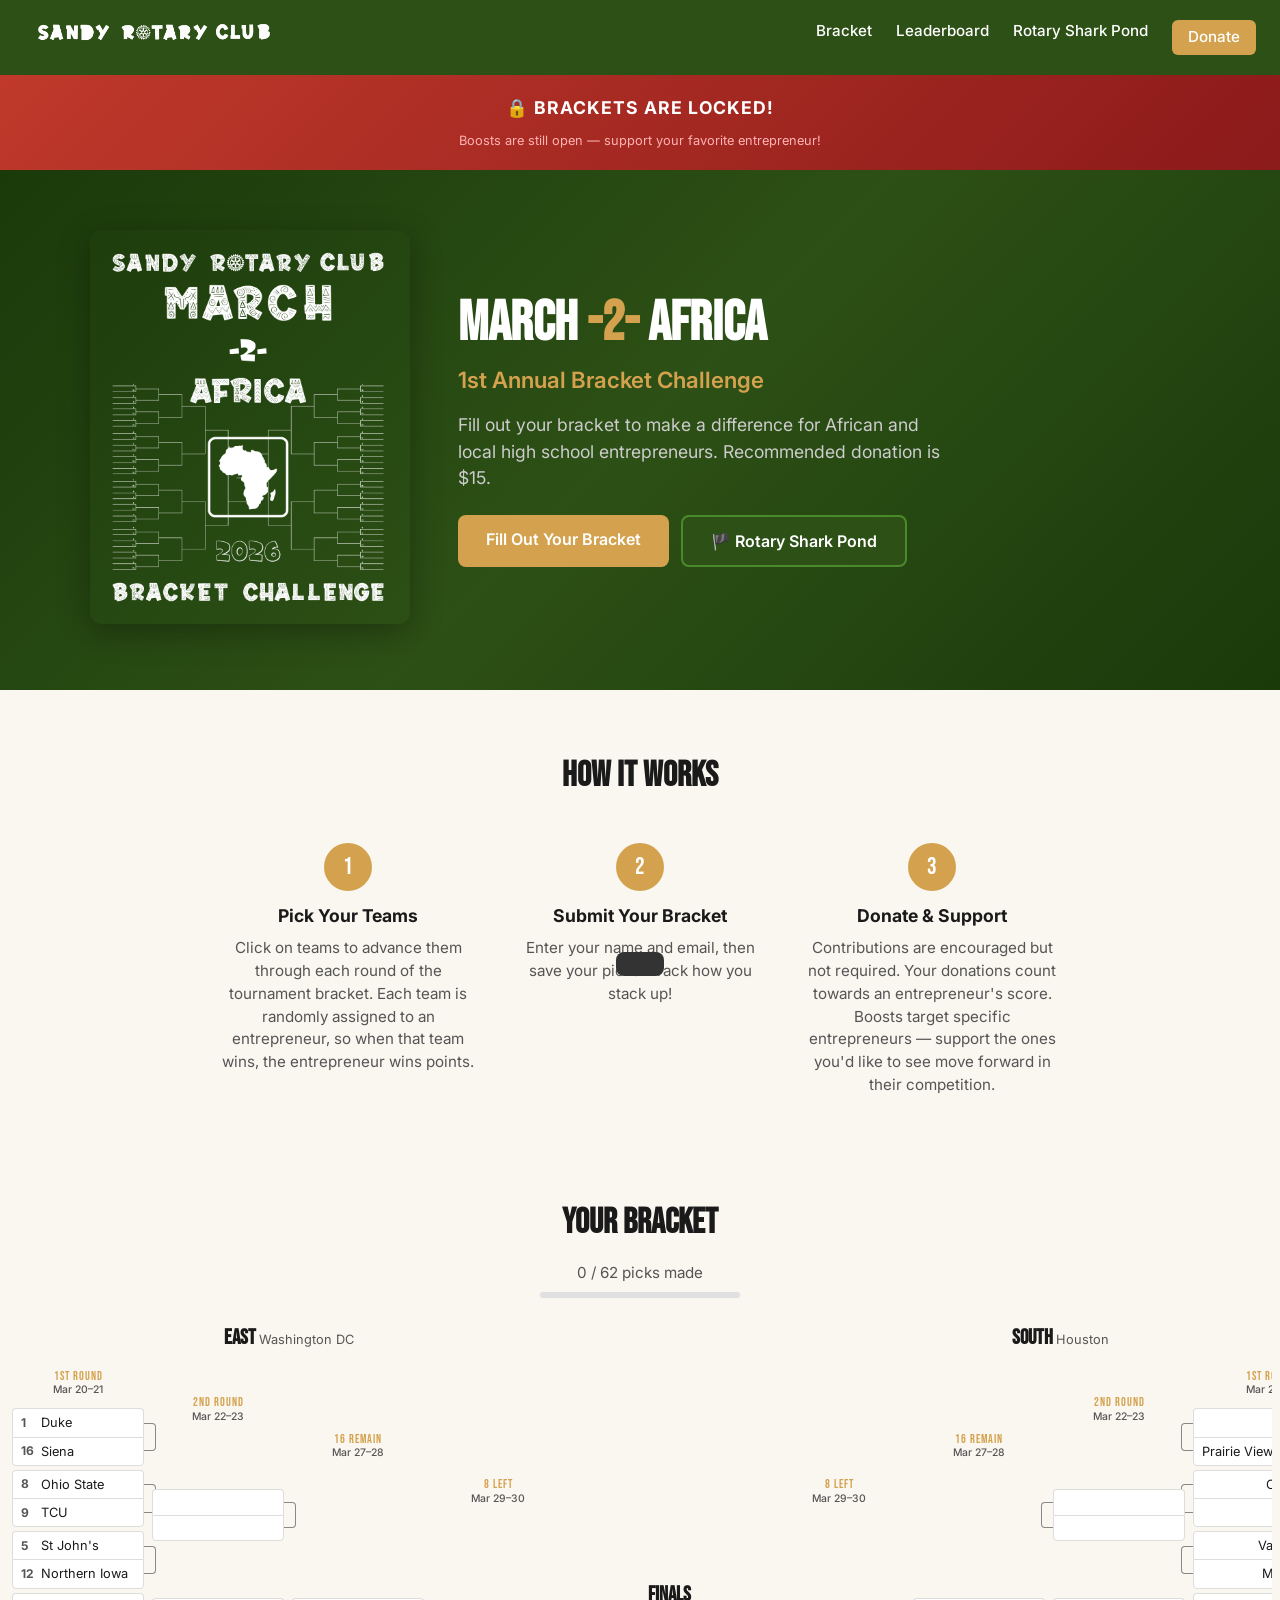
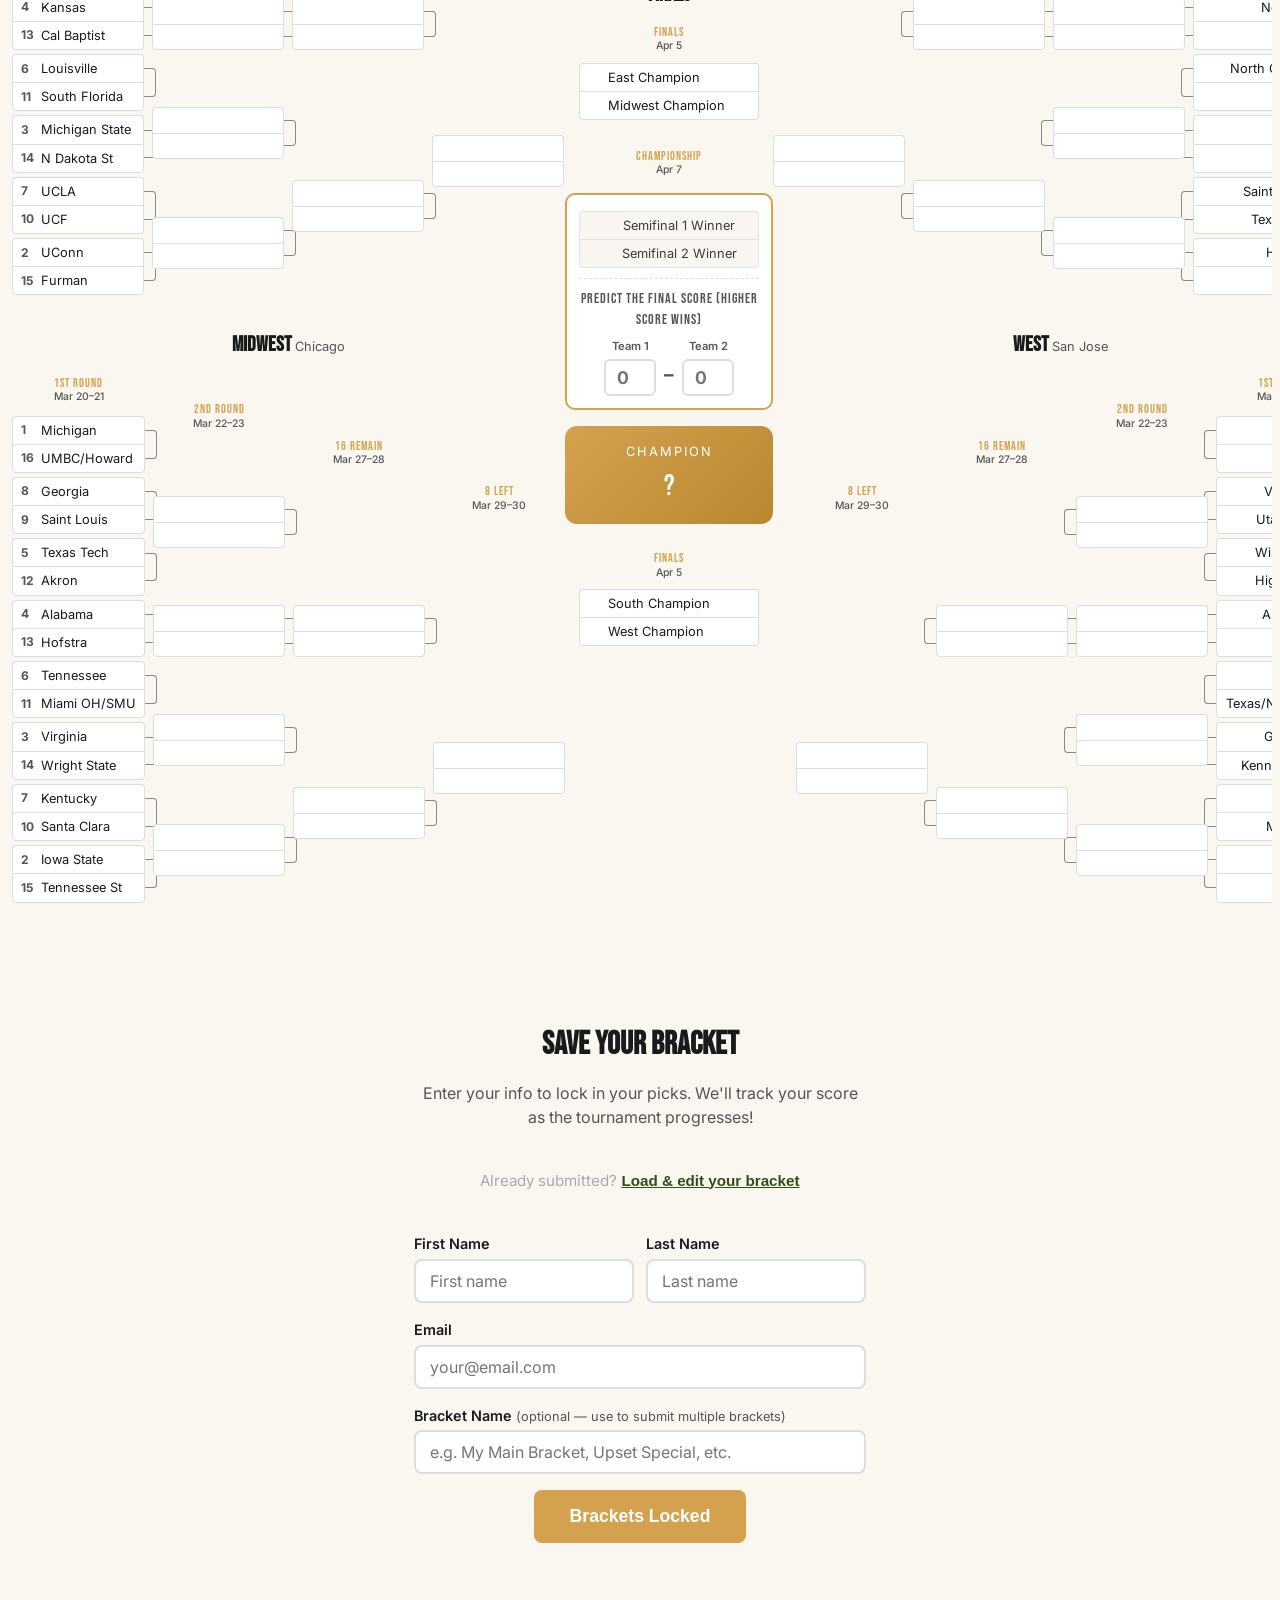
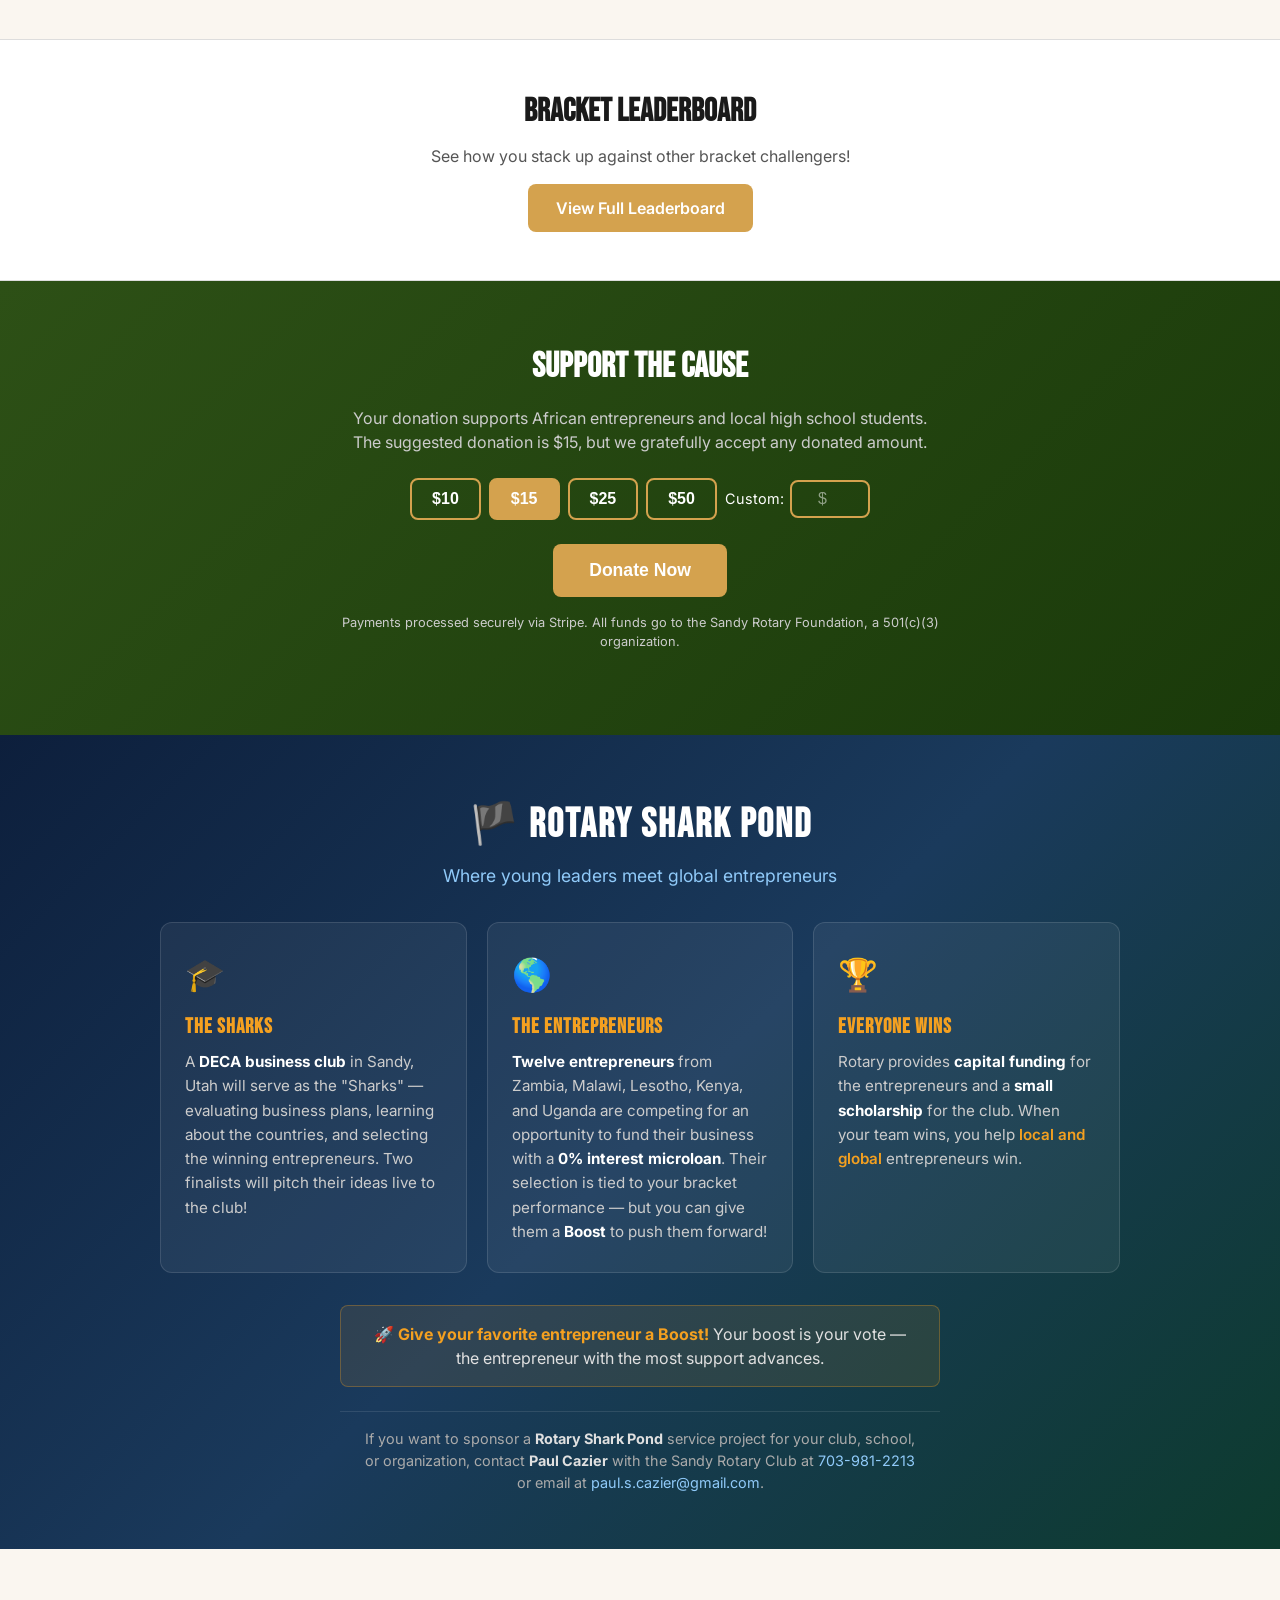
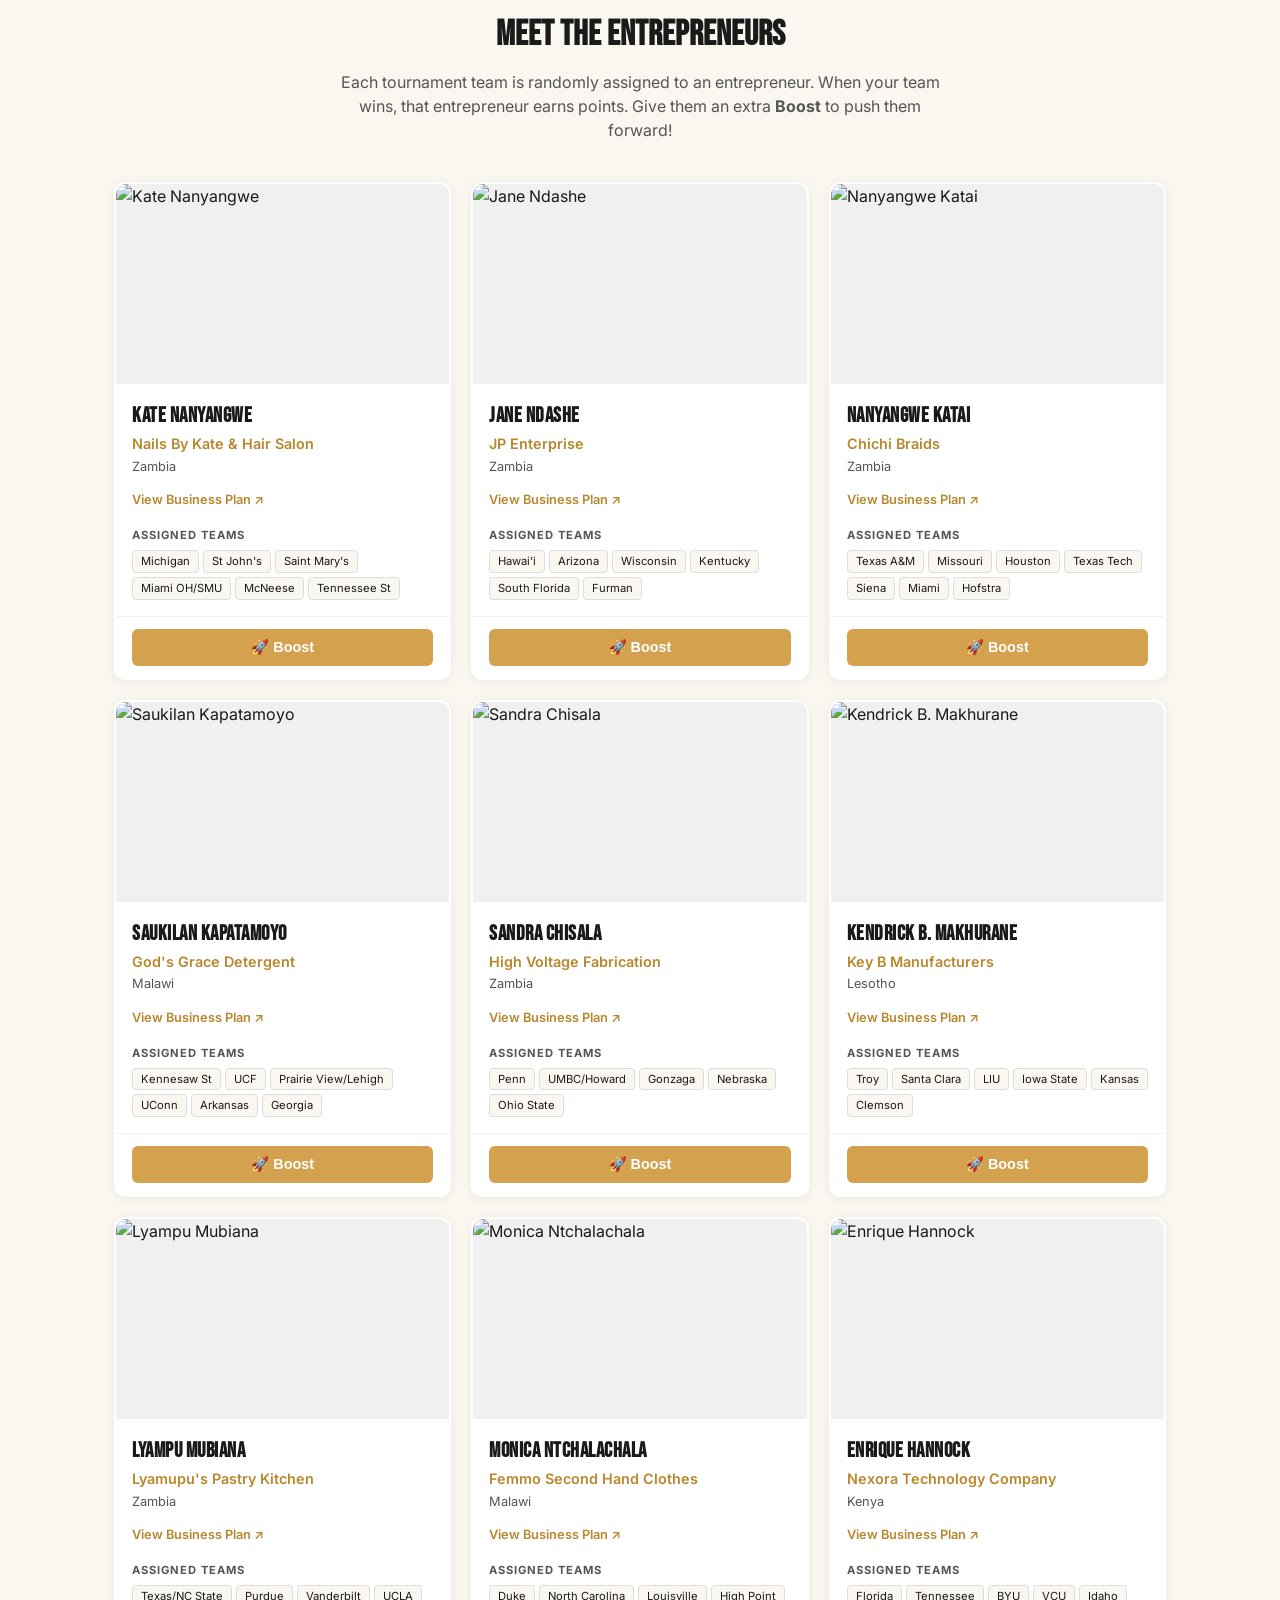
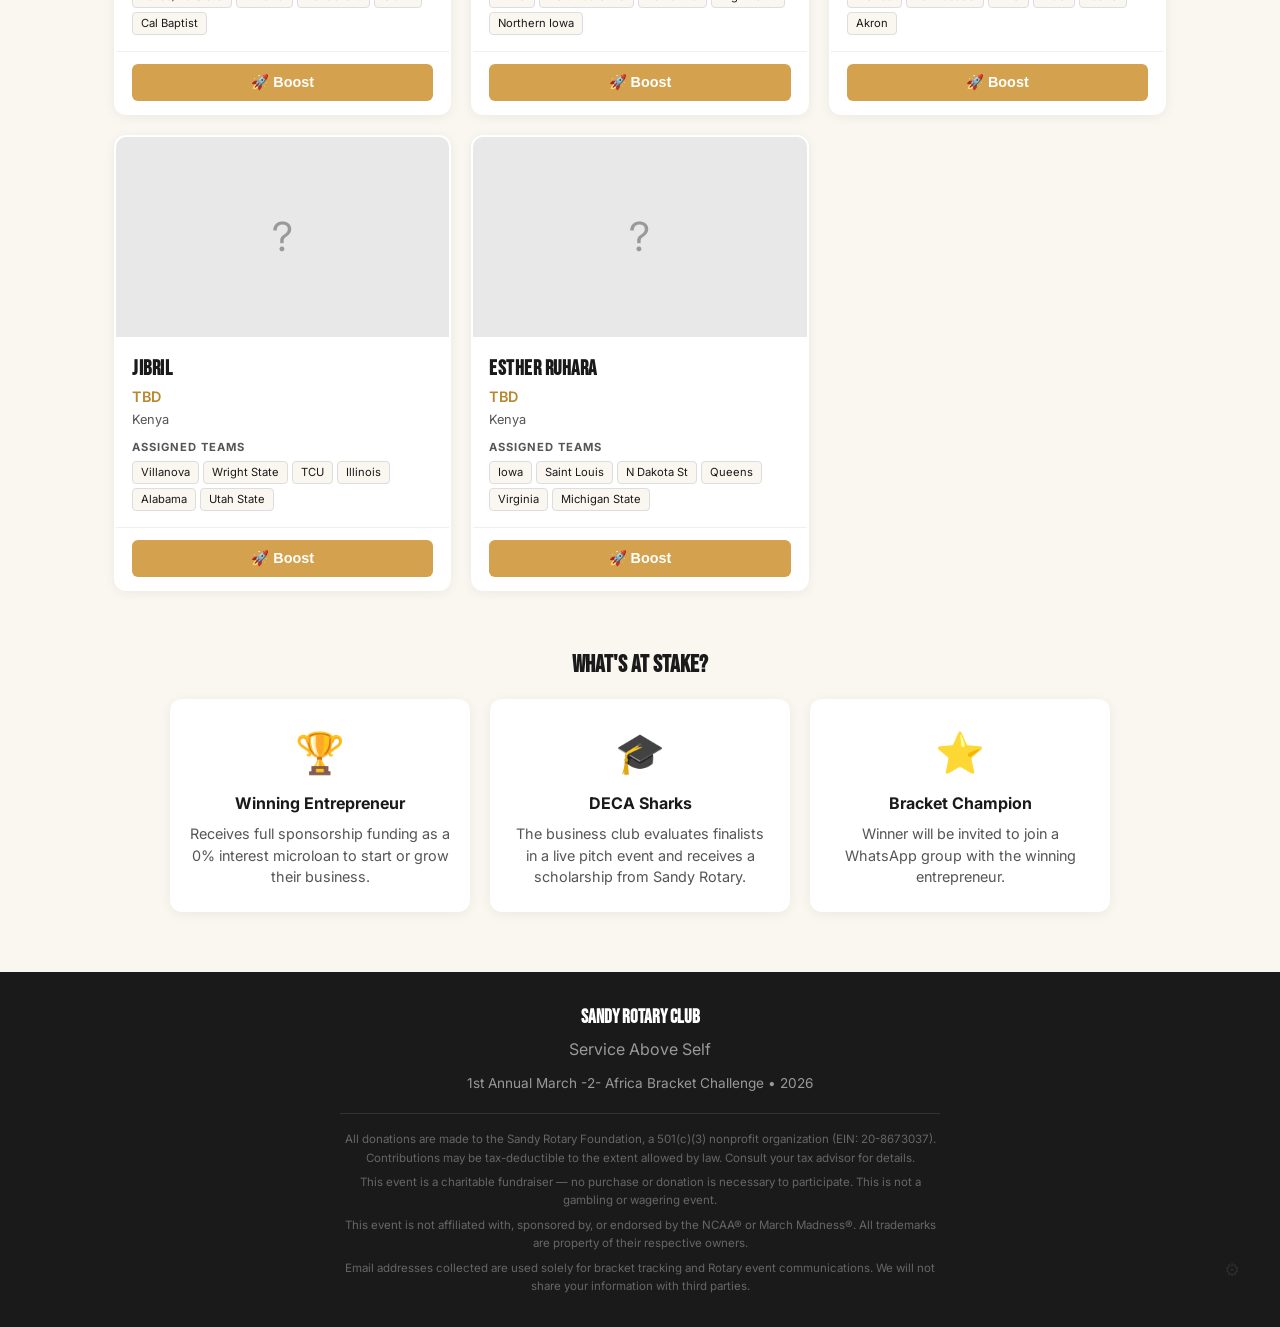
==== commit 26d63285: "Update EIN, add Uganda, set deadline to 10:10 AM, use RPC for bracket save - EIN updated to 20-86730" ====
--- a/index.html
+++ b/index.html
@@ -258,7 +258,7 @@
       <div class="sharkpond-card">
         <div class="sharkpond-icon">&#127758;</div>
         <h3>The Entrepreneurs</h3>
-        <p><strong>Twelve entrepreneurs</strong> from Zambia, Malawi, Lesotho, and Kenya are competing for an opportunity to fund their business with a <strong>0% interest microloan</strong>. Their selection is tied to your bracket performance &mdash; but you can give them a <strong>Boost</strong> to push them forward!</p>
+        <p><strong>Twelve entrepreneurs</strong> from Zambia, Malawi, Lesotho, Kenya, and Uganda are competing for an opportunity to fund their business with a <strong>0% interest microloan</strong>. Their selection is tied to your bracket performance &mdash; but you can give them a <strong>Boost</strong> to push them forward!</p>
       </div>
       <div class="sharkpond-card">
         <div class="sharkpond-icon">&#127942;</div>
@@ -318,7 +318,7 @@
         <p>1st Annual March -2- Africa Bracket Challenge &bull; 2026</p>
       </div>
       <div class="footer-legal">
-        <p>All donations are made to the Sandy Rotary Foundation, a 501(c)(3) nonprofit organization (EIN: 87-0540017). Contributions may be tax-deductible to the extent allowed by law. Consult your tax advisor for details.</p>
+        <p>All donations are made to the Sandy Rotary Foundation, a 501(c)(3) nonprofit organization (EIN: 20-8673037). Contributions may be tax-deductible to the extent allowed by law. Consult your tax advisor for details.</p>
         <p>This event is a charitable fundraiser &mdash; no purchase or donation is necessary to participate. This is not a gambling or wagering event.</p>
         <p>This event is not affiliated with, sponsored by, or endorsed by the NCAA&reg; or March Madness&reg;. All trademarks are property of their respective owners.</p>
         <p>Email addresses collected are used solely for bracket tracking and Rotary event communications. We will not share your information with third parties.</p>
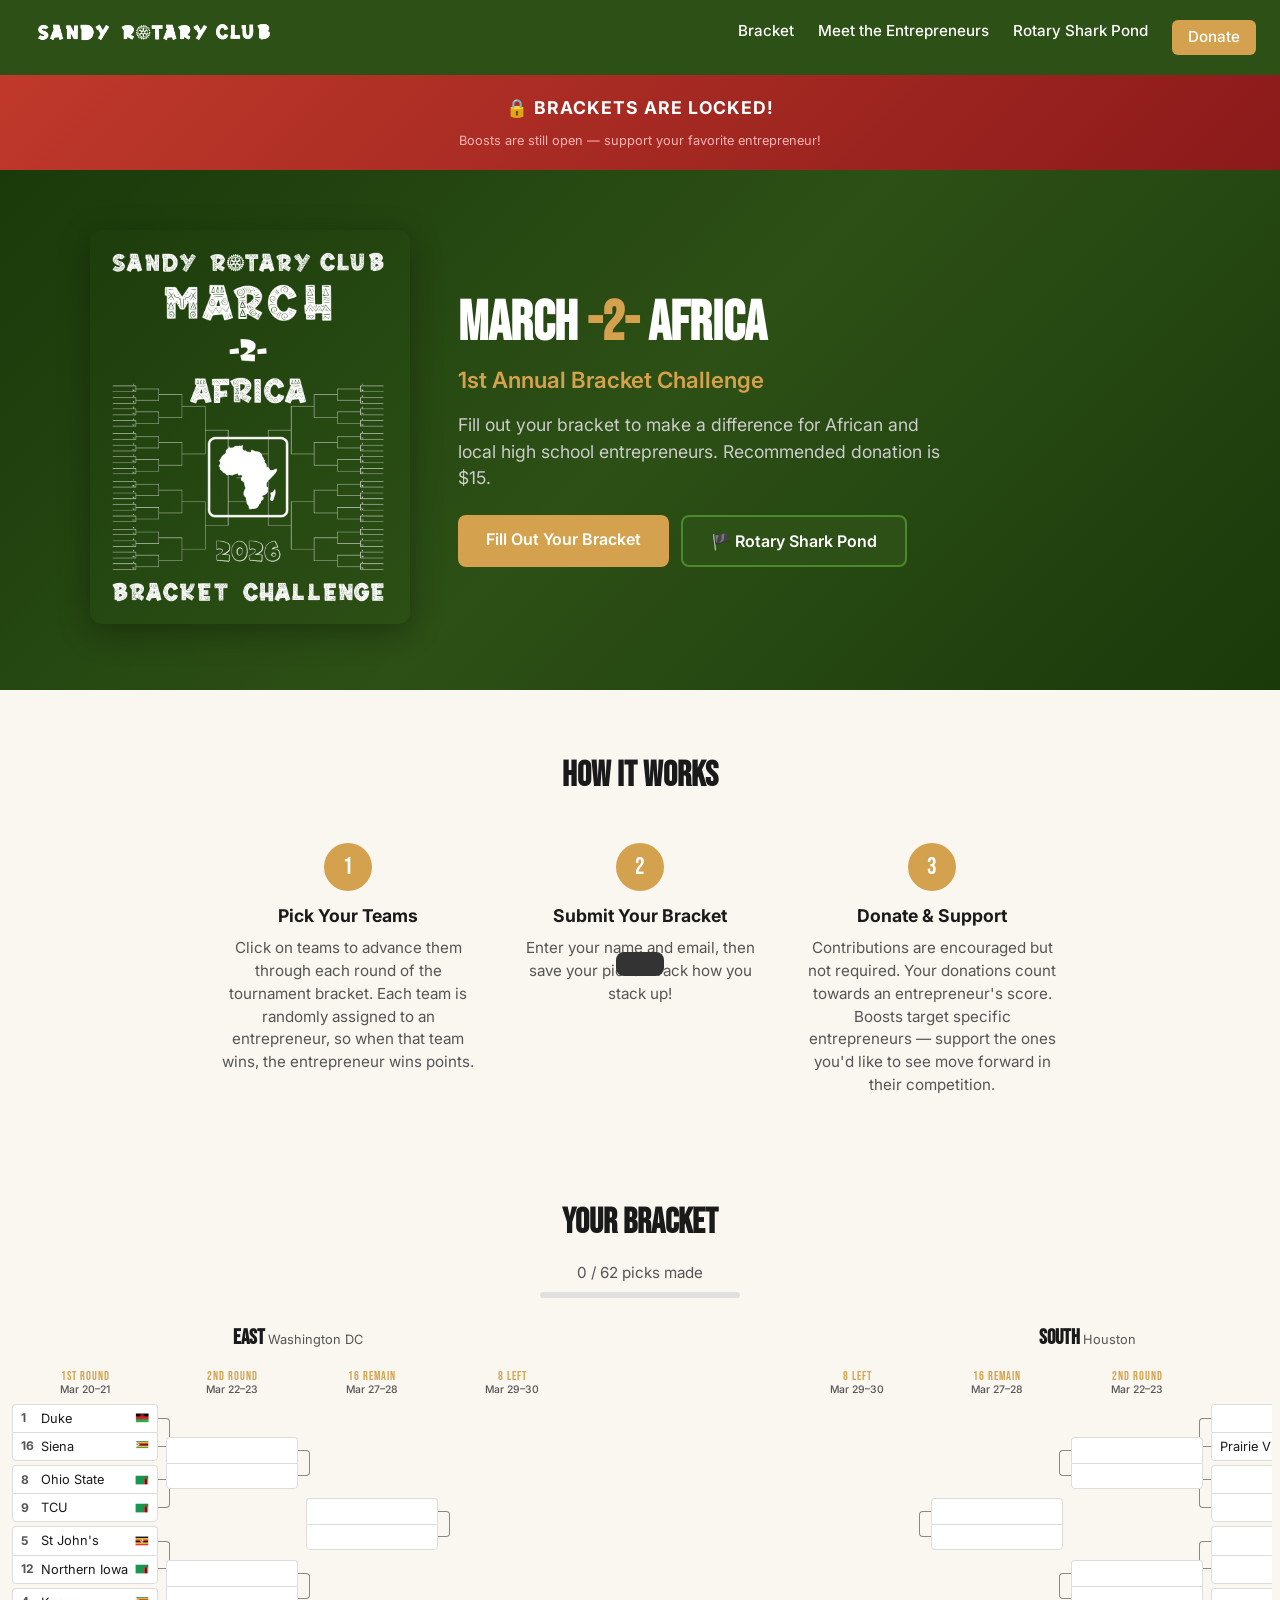
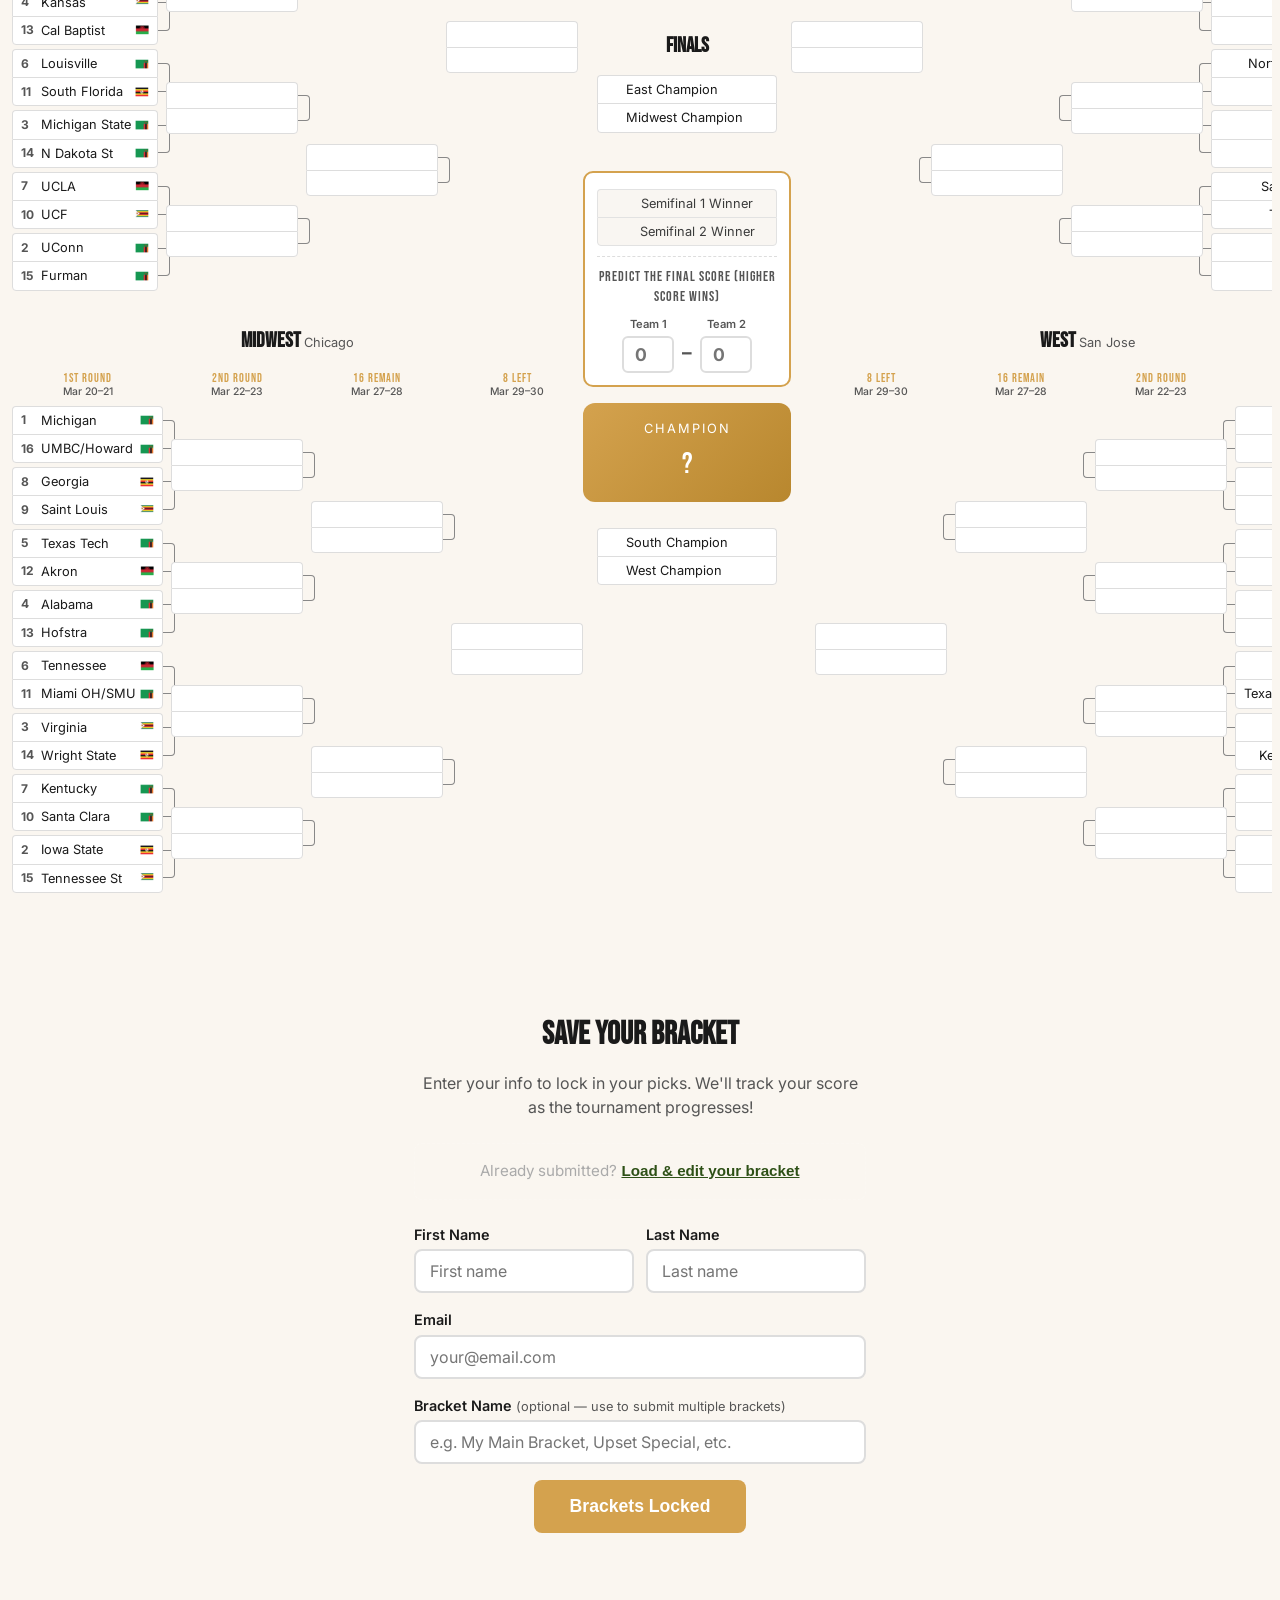
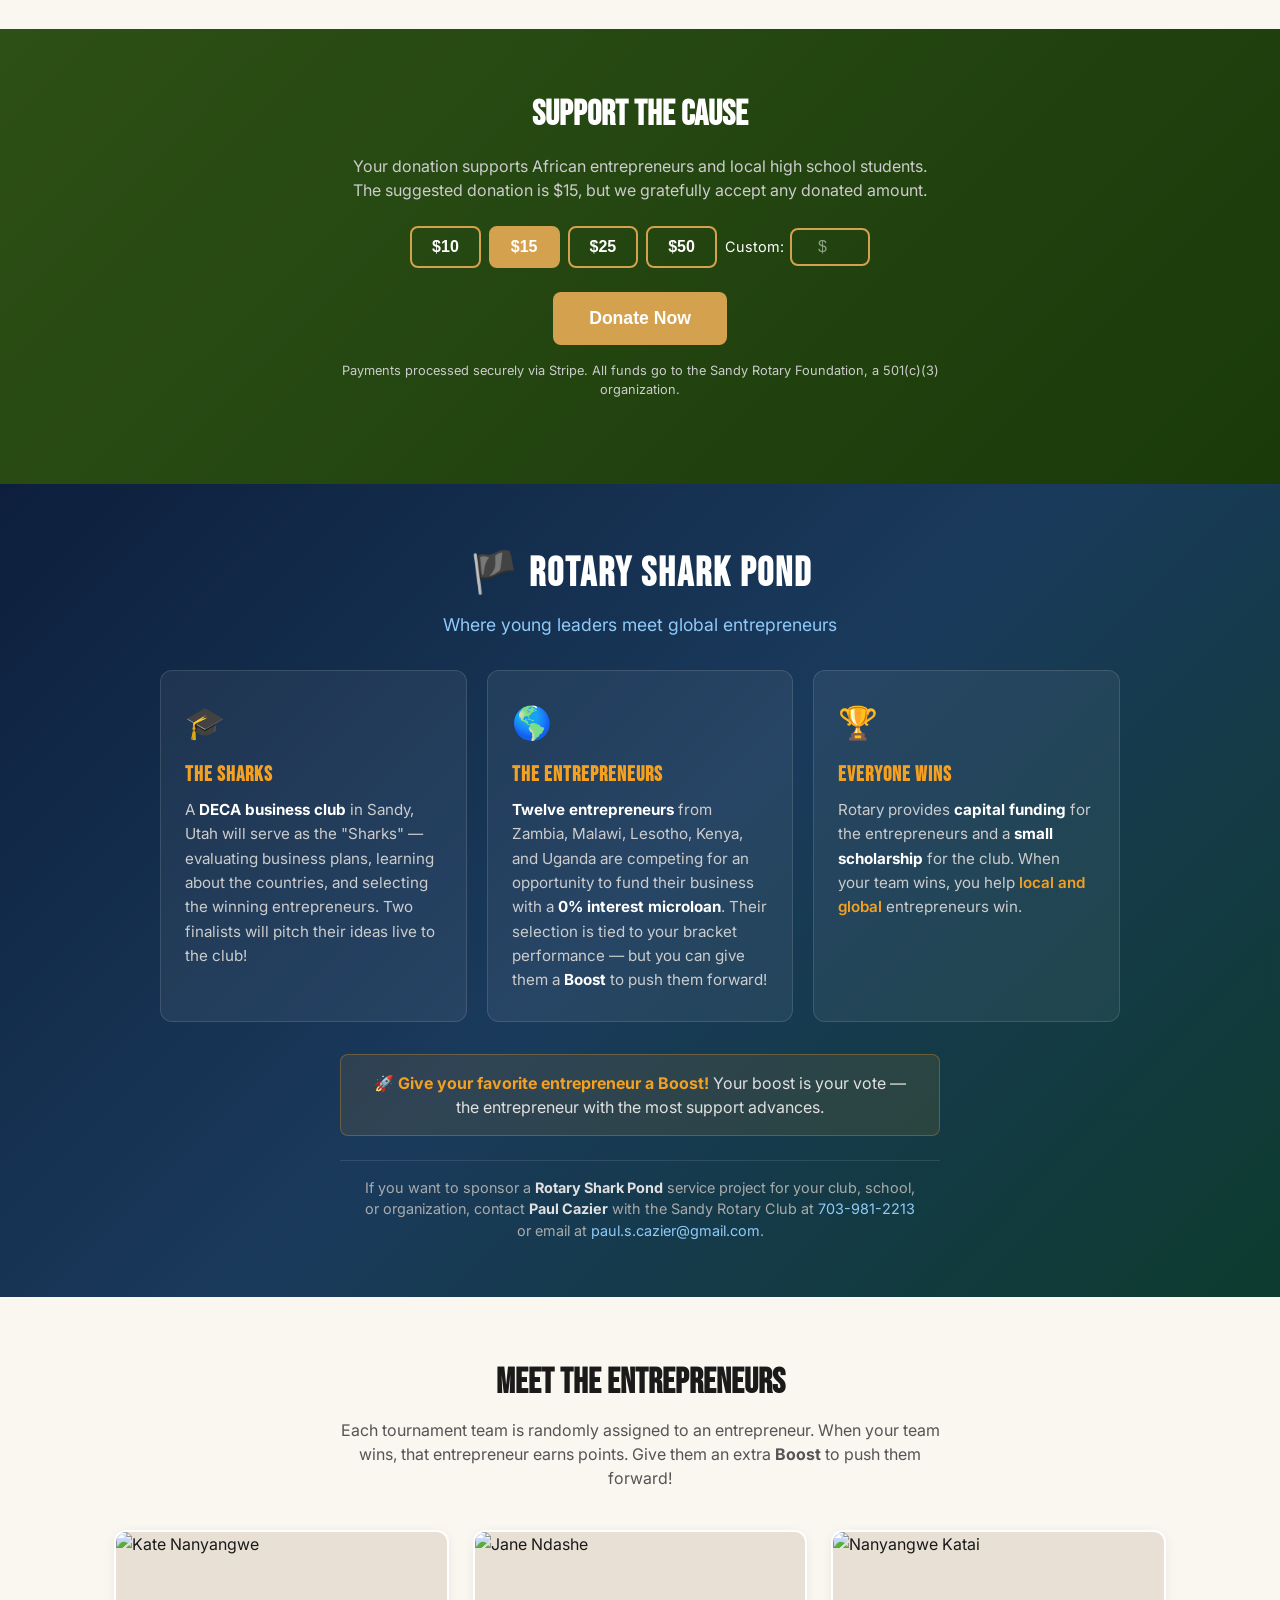
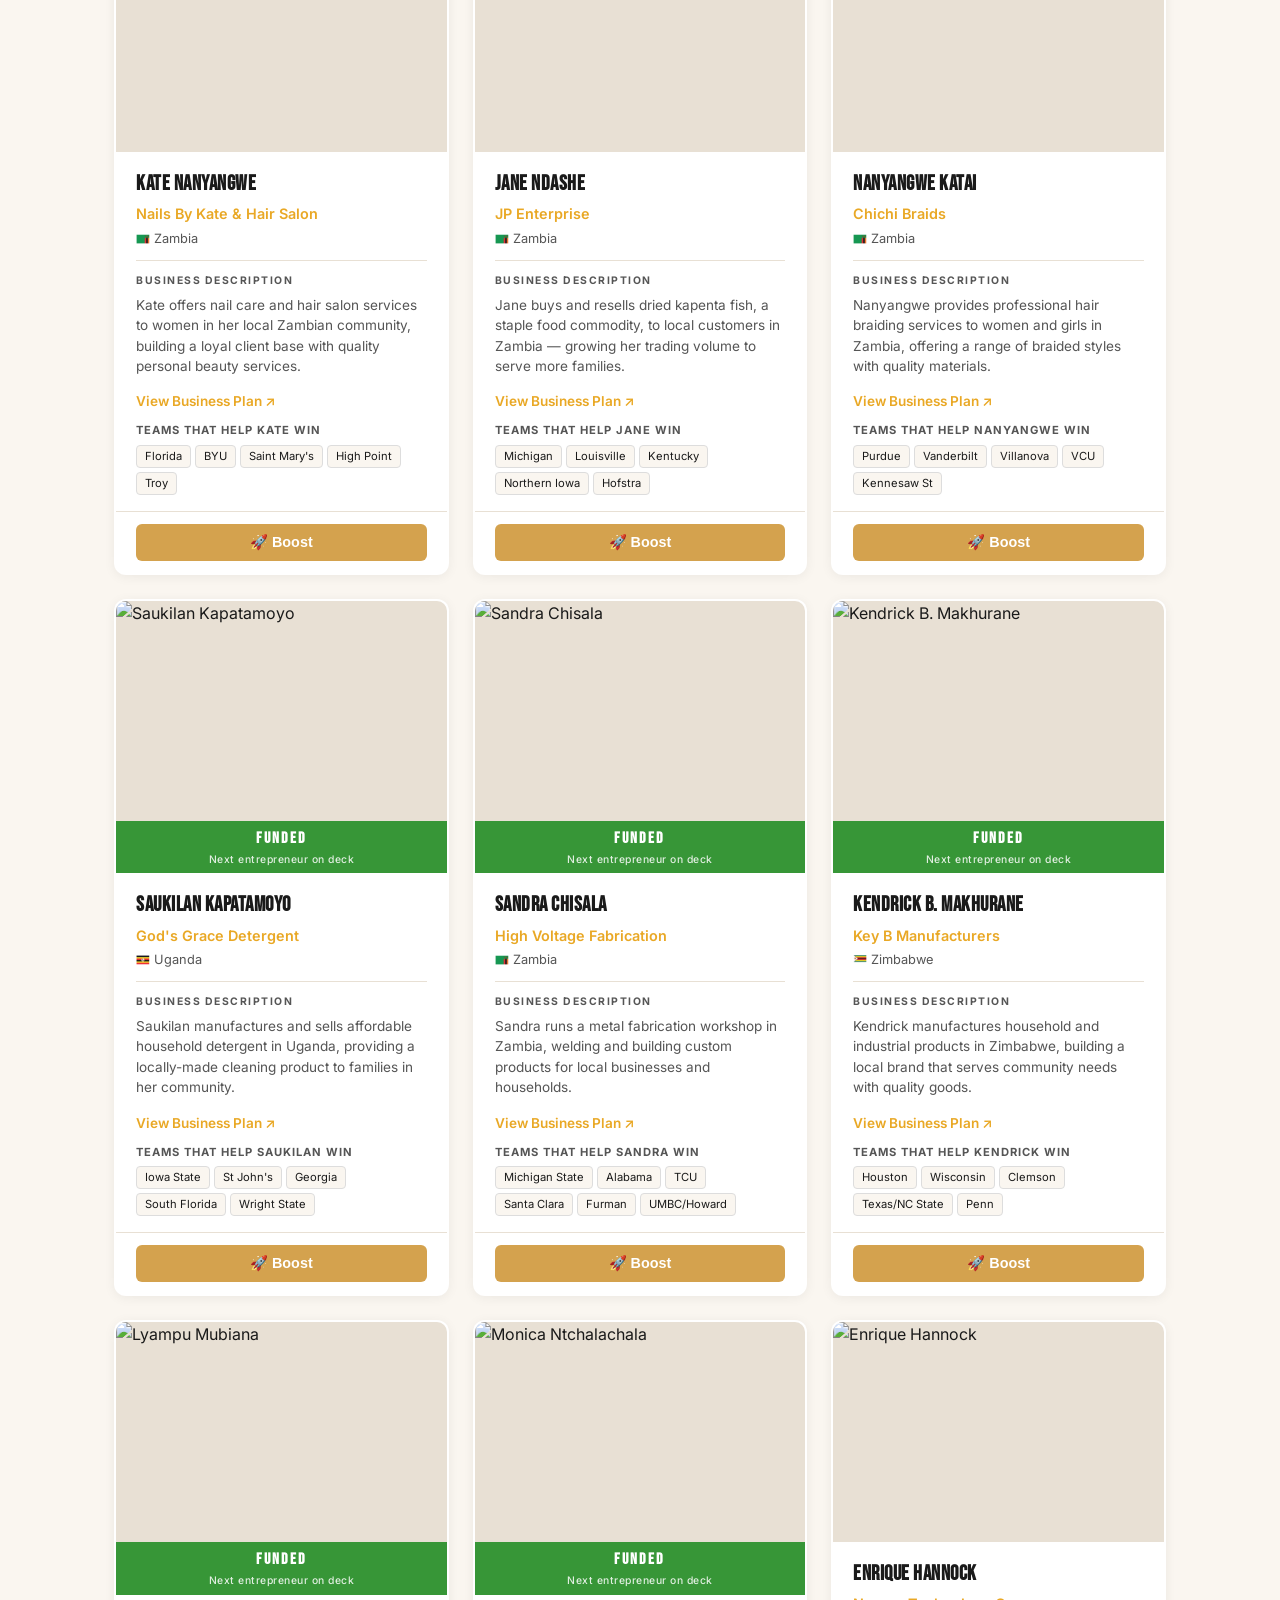
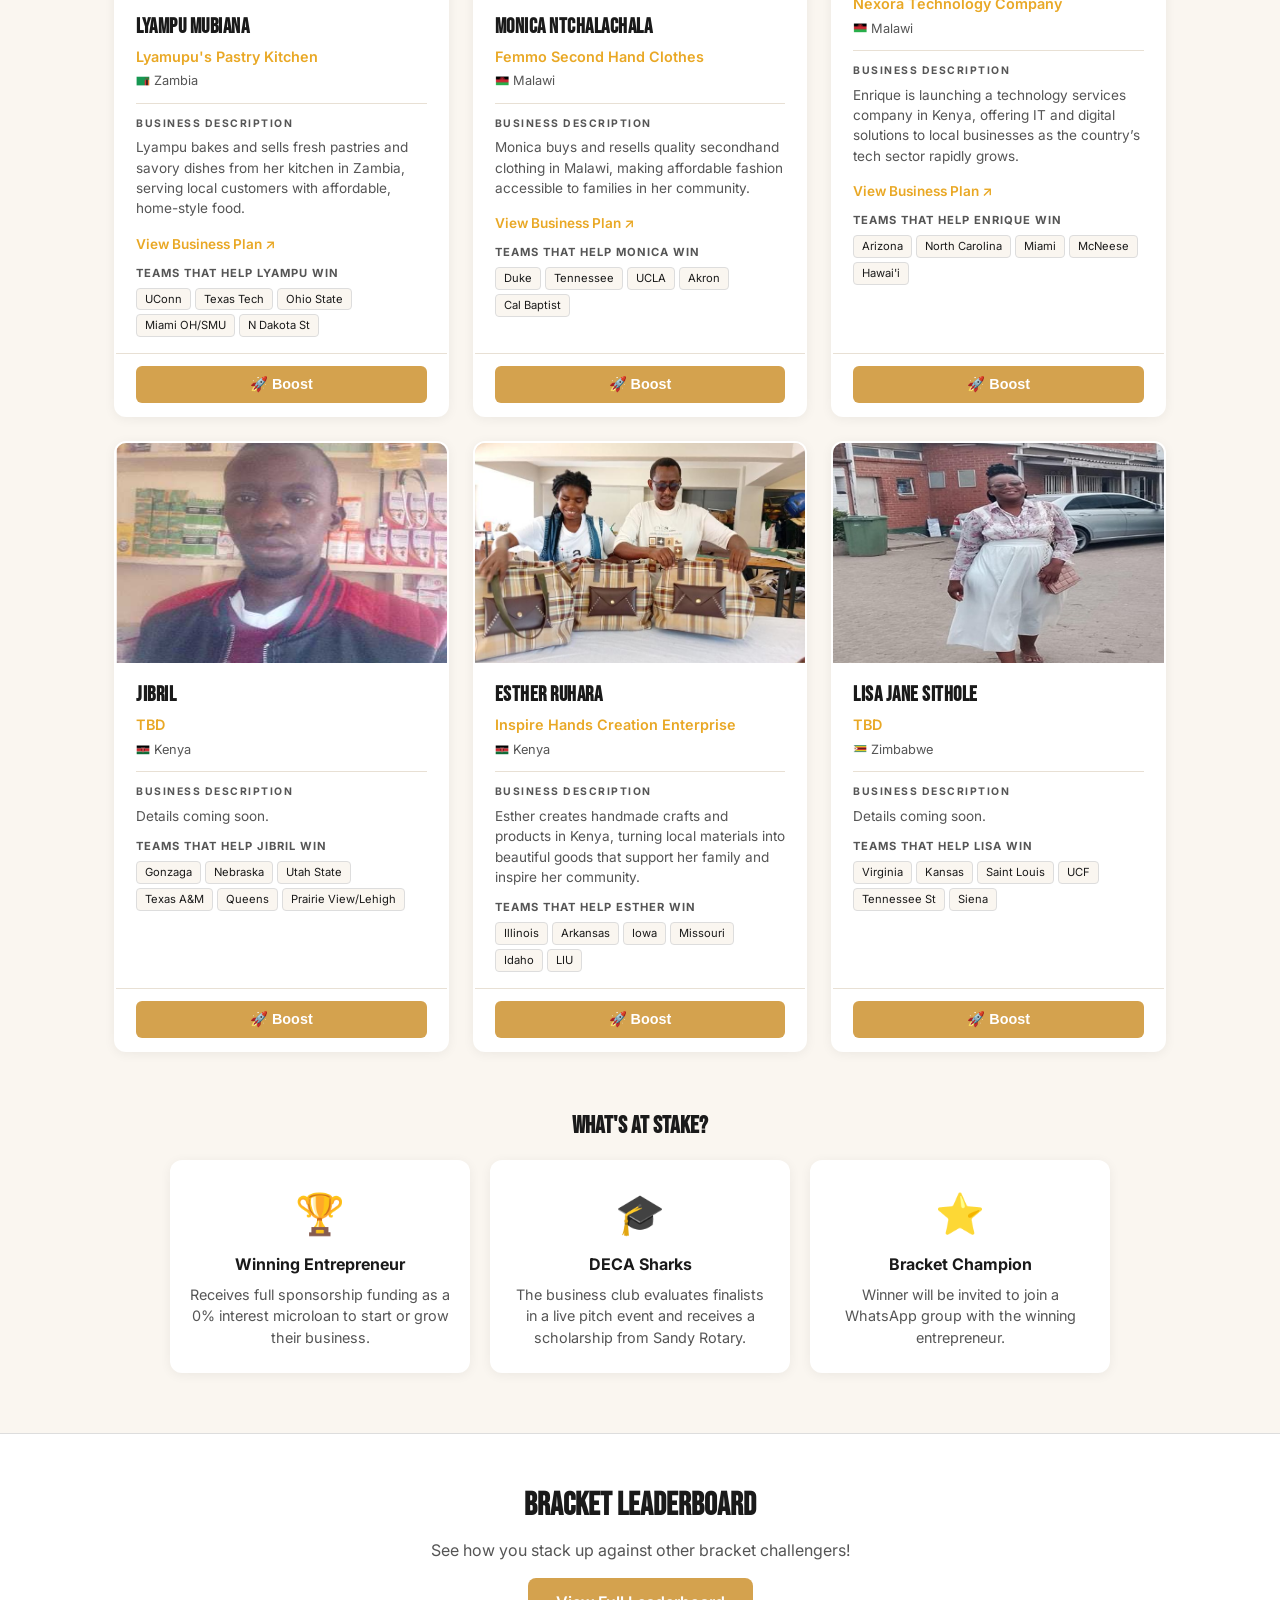
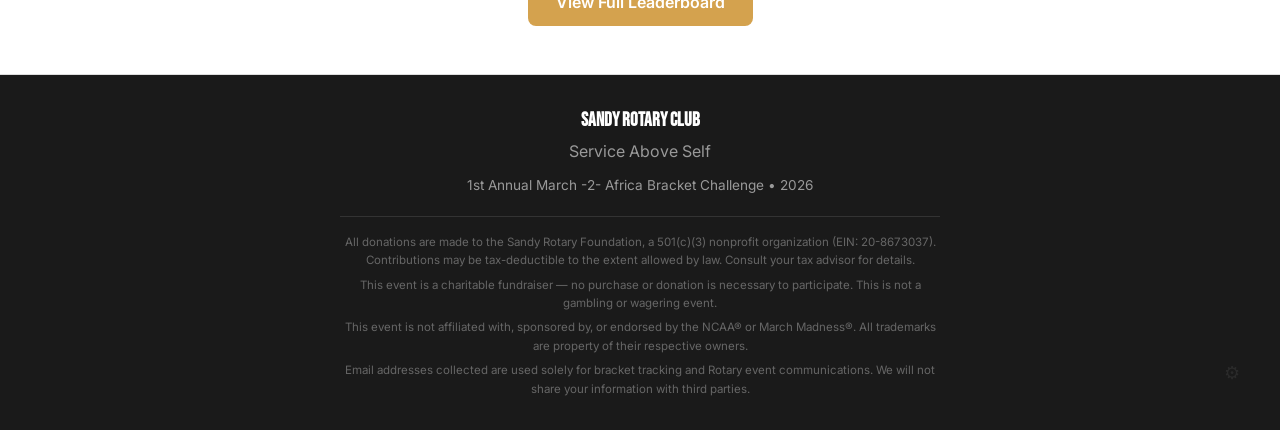
==== commit f7f05d85: "Move Leaderboard to bottom, add Meet the Entrepreneurs nav link Co-Authored-By: Claude Opus 4.6 <nor" ====
--- a/index.html
+++ b/index.html
@@ -16,7 +16,7 @@
     <div class="nav-brand"><a href="https://sandyrotary.org" target="_blank"><img src="assets/Sandy Rotary Club_white.png" alt="Sandy Rotary Club" class="nav-logo"></a></div>
     <div class="nav-links">
       <a href="#bracket">Bracket</a>
-      <a href="leaderboard.html">Leaderboard</a>
+      <a href="#entrepreneurs">Meet the Entrepreneurs</a>
       <a href="#sharkpond">Rotary Shark Pond</a>
       <a href="#donate" class="nav-donate">Donate</a>
     </div>
@@ -215,13 +215,6 @@
     </form>
   </section>
 
-  <!-- Leaderboard Teaser -->
-  <section class="leaderboard-teaser" id="leaderboard">
-    <h2>Bracket Leaderboard</h2>
-    <p>See how you stack up against other bracket challengers!</p>
-    <a href="leaderboard.html" class="btn btn-primary">View Full Leaderboard</a>
-  </section>
-
   <!-- Donate Section -->
   <section class="donate-section" id="donate">
     <div class="donate-content">
@@ -307,6 +300,13 @@
     </div>
   </section>
 
+  <!-- Leaderboard Teaser -->
+  <section class="leaderboard-teaser" id="leaderboard">
+    <h2>Bracket Leaderboard</h2>
+    <p>See how you stack up against other bracket challengers!</p>
+    <a href="leaderboard.html" class="btn btn-primary">View Full Leaderboard</a>
+  </section>
+
   <!-- Footer -->
   <footer class="footer">
     <div class="footer-content">
--- a/css/styles.css
+++ b/css/styles.css
@@ -286,6 +286,7 @@
   justify-content: space-around;
   min-width: 140px;
   padding: 0 4px;
+  padding-top: 36px;
   position: relative;
 }
 /* Right-side regions: align text to right edge */
@@ -299,8 +300,11 @@
 
 /* ===== Round Date Labels ===== */
 .round-label {
-  text-align: center;
-  margin-bottom: 6px;
+  position: absolute;
+  top: 0;
+  left: 0;
+  right: 0;
+  text-align: center;
   padding: 4px 0;
   line-height: 1.2;
 }
@@ -375,6 +379,18 @@
   flex: 1;
   overflow: hidden;
   text-overflow: ellipsis;
+}
+.team-slot .team-flag {
+  height: 14px;
+  width: auto;
+  margin-left: 4px;
+  flex-shrink: 0;
+  vertical-align: middle;
+}
+.bracket-right .team-slot .team-flag {
+  margin-left: 0;
+  margin-right: 4px;
+  order: -1;
 }
 
 /* ===== Bracket Connector Lines ===== */
@@ -1035,8 +1051,8 @@
 }
 .ent-cards-grid {
   display: grid;
-  grid-template-columns: repeat(auto-fill, minmax(300px, 1fr));
-  gap: 20px;
+  grid-template-columns: repeat(3, 1fr);
+  gap: 24px;
 }
 
 .ent-card {
@@ -1059,16 +1075,20 @@
   background: var(--color-selected-bg);
 }
 
+/* Photo area with hover controls */
 .ent-card-photo {
   width: 100%;
-  height: 200px;
+  height: 220px;
   overflow: hidden;
-  background: #f0f0f0;
+  background: #e8e0d4;
+  position: relative;
 }
 .ent-card-photo img {
   width: 100%;
   height: 100%;
   object-fit: cover;
+  object-position: 50% 50%;
+  transition: transform 0.2s;
 }
 .ent-card-photo-placeholder {
   width: 100%;
@@ -1076,45 +1096,96 @@
   display: flex;
   align-items: center;
   justify-content: center;
-  background: #e8e8e8;
-  color: #999;
+  background: #e8e0d4;
+  color: #b8a88a;
   font-size: 2.5rem;
-}
-
-.ent-card-body {
-  padding: 16px;
+  font-family: var(--font-display);
+}
+
+/* Photo position/zoom controls — visible on hover */
+.ent-photo-controls {
+  position: absolute;
+  bottom: 0;
+  left: 0;
+  right: 0;
+  background: rgba(0,0,0,0.65);
+  padding: 8px 12px;
+  display: flex;
+  gap: 12px;
+  opacity: 0;
+  transition: opacity 0.2s;
+}
+.ent-card-photo:hover .ent-photo-controls {
+  opacity: 1;
+}
+.ent-photo-controls label {
   flex: 1;
-}
-.ent-card-name {
+  display: flex;
+  flex-direction: column;
+  gap: 2px;
+}
+.ent-photo-controls label span {
+  color: #ccc;
+  font-size: 0.6rem;
+  text-transform: uppercase;
+  letter-spacing: 0.5px;
+}
+.ent-photo-controls input[type="range"] {
+  width: 100%;
+  height: 4px;
+  -webkit-appearance: none;
+  appearance: none;
+  background: rgba(255,255,255,0.3);
+  border-radius: 2px;
+  outline: none;
+  cursor: pointer;
+}
+.ent-photo-controls input[type="range"]::-webkit-slider-thumb {
+  -webkit-appearance: none;
+  appearance: none;
+  width: 12px;
+  height: 12px;
+  border-radius: 50%;
+  background: #E9A825;
+  cursor: pointer;
+}
+.ent-photo-controls input[type="range"]::-moz-range-thumb {
+  width: 12px;
+  height: 12px;
+  border-radius: 50%;
+  background: #E9A825;
+  border: none;
+  cursor: pointer;
+}
+
+/* Funded stamp overlay */
+.ent-card-funded-stamp {
+  background: rgba(34, 139, 34, 0.9);
+  color: #fff;
+  text-align: center;
+  padding: 6px 12px;
   font-family: var(--font-display);
-  font-size: 1.3rem;
-  margin: 0 0 2px;
+  font-size: 1rem;
+  letter-spacing: 2px;
+  text-transform: uppercase;
+  font-weight: 700;
+  position: relative;
+  z-index: 1;
+}
+.ent-card-funded-sub {
+  display: block;
+  font-family: var(--font-body);
+  font-size: 0.65rem;
+  font-weight: 500;
   letter-spacing: 0.5px;
-}
-.ent-card-business {
-  color: var(--color-primary-dark);
-  font-weight: 600;
-  font-size: 0.9rem;
-  margin-bottom: 2px;
-}
-.ent-card-country {
-  color: var(--color-text-light);
-  font-size: 0.8rem;
-  margin-bottom: 10px;
-}
-.ent-card-plan-link {
-  display: inline-block;
-  font-size: 0.8rem;
-  color: var(--color-primary-dark);
-  text-decoration: none;
-  font-weight: 600;
-  margin-bottom: 10px;
-}
-.ent-card-plan-link:hover { text-decoration: underline; }
+  text-transform: none;
+  opacity: 0.85;
+  margin-top: 1px;
+}
 
 /* Teams assigned to this entrepreneur */
 .ent-card-teams {
-  margin-top: 8px;
+  margin-top: 10px;
 }
 .ent-card-teams-label {
   font-size: 0.7rem;
@@ -1139,10 +1210,69 @@
   white-space: nowrap;
 }
 
+/* Card body */
+.ent-card-body {
+  padding: 16px 20px;
+  flex: 1;
+}
+.ent-card-name {
+  font-family: var(--font-display);
+  font-size: 1.3rem;
+  margin: 0 0 4px;
+  letter-spacing: 0.5px;
+  color: var(--color-text);
+}
+.ent-card-business {
+  color: #E9A825;
+  font-weight: 600;
+  font-size: 0.9rem;
+  margin-bottom: 4px;
+}
+.ent-card-country {
+  color: var(--color-text-light);
+  font-size: 0.8rem;
+  margin-bottom: 0;
+  display: flex;
+  align-items: center;
+  gap: 4px;
+}
+.ent-card-flag {
+  height: 14px;
+  width: auto;
+  vertical-align: middle;
+}
+.ent-card-divider {
+  border: none;
+  border-top: 1px solid #e8e0d4;
+  margin: 12px 0;
+}
+.ent-card-desc-label {
+  font-size: 0.65rem;
+  font-weight: 700;
+  color: var(--color-text-light);
+  text-transform: uppercase;
+  letter-spacing: 1.5px;
+  margin-bottom: 6px;
+}
+.ent-card-desc {
+  font-size: 0.85rem;
+  line-height: 1.5;
+  color: #555;
+  margin: 0 0 12px;
+}
+.ent-card-plan-link {
+  display: inline-block;
+  font-size: 0.85rem;
+  color: #E9A825;
+  text-decoration: none;
+  font-weight: 600;
+}
+.ent-card-plan-link:hover { text-decoration: underline; }
+
 /* Card actions (boost button) */
 .ent-card-actions {
-  padding: 12px 16px;
-  border-top: 1px solid #f0f0f0;
+  padding: 12px 20px;
+  border-top: 1px solid #e8e0d4;
   text-align: center;
 }
 .ent-card-actions .btn-add-to-cart {
@@ -1407,6 +1537,34 @@
   font-weight: 700;
   flex-shrink: 0;
 }
+/* Rotary Club field in cart */
+.ent-cart-rotary {
+  padding: 8px 0;
+  margin-top: 4px;
+  border-top: 1px solid #e8e0d4;
+}
+.ent-cart-rotary-label {
+  display: block;
+  font-size: 0.7rem;
+  font-weight: 600;
+  color: var(--color-text-light);
+  margin-bottom: 4px;
+}
+.ent-cart-rotary-input {
+  width: 100%;
+  padding: 6px 10px;
+  font-size: 0.8rem;
+  border: 1px solid var(--color-border);
+  border-radius: 6px;
+  background: #fff;
+  box-sizing: border-box;
+}
+.ent-cart-rotary-input:focus {
+  outline: none;
+  border-color: var(--color-primary);
+  box-shadow: 0 0 0 2px rgba(233, 168, 37, 0.2);
+}
+
 .ent-cart-total {
   padding: 10px 0 8px;
   text-align: center;
@@ -1470,6 +1628,11 @@
 .prize-card p { font-size: 0.9rem; color: var(--color-text-light); line-height: 1.5; }
 
 /* Responsive Entrepreneur Cards */
+@media (max-width: 1024px) {
+  .ent-cards-grid {
+    grid-template-columns: repeat(2, 1fr);
+  }
+}
 @media (max-width: 768px) {
   .ent-cards-grid {
     grid-template-columns: 1fr;
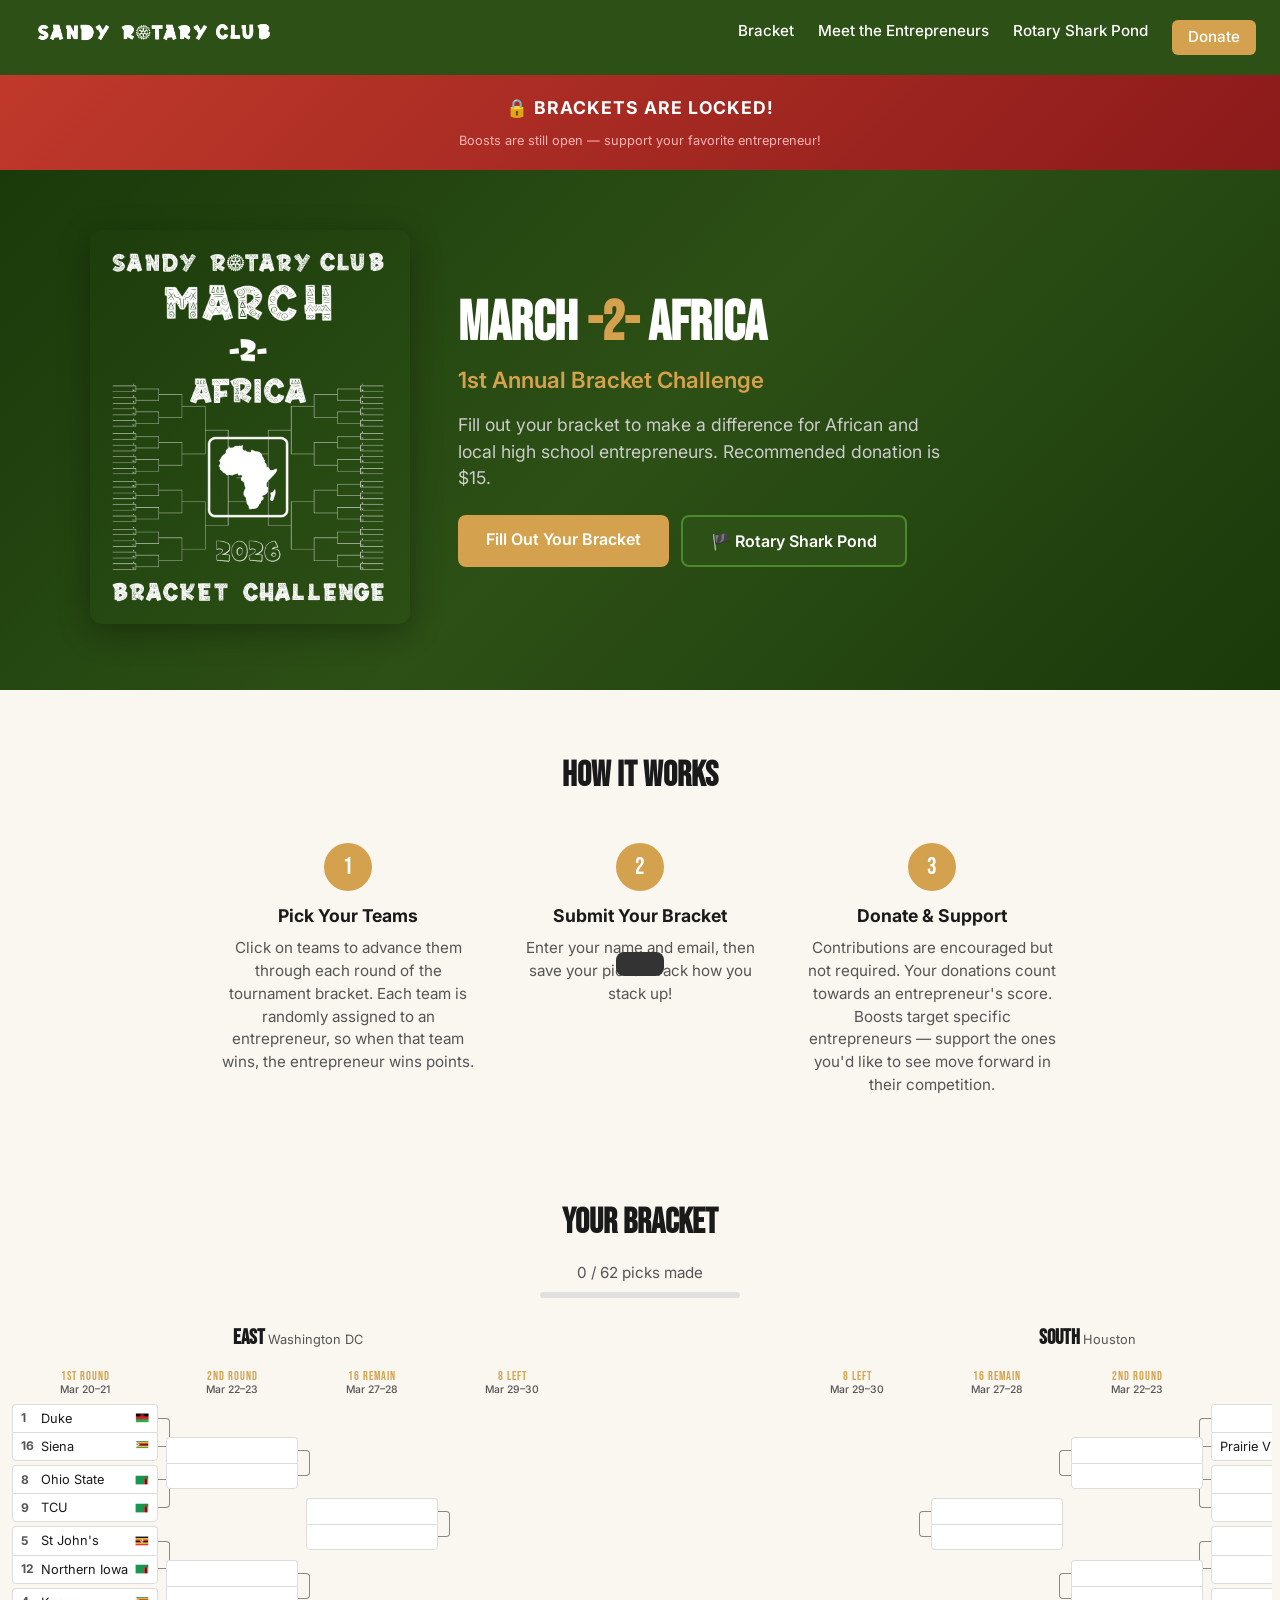
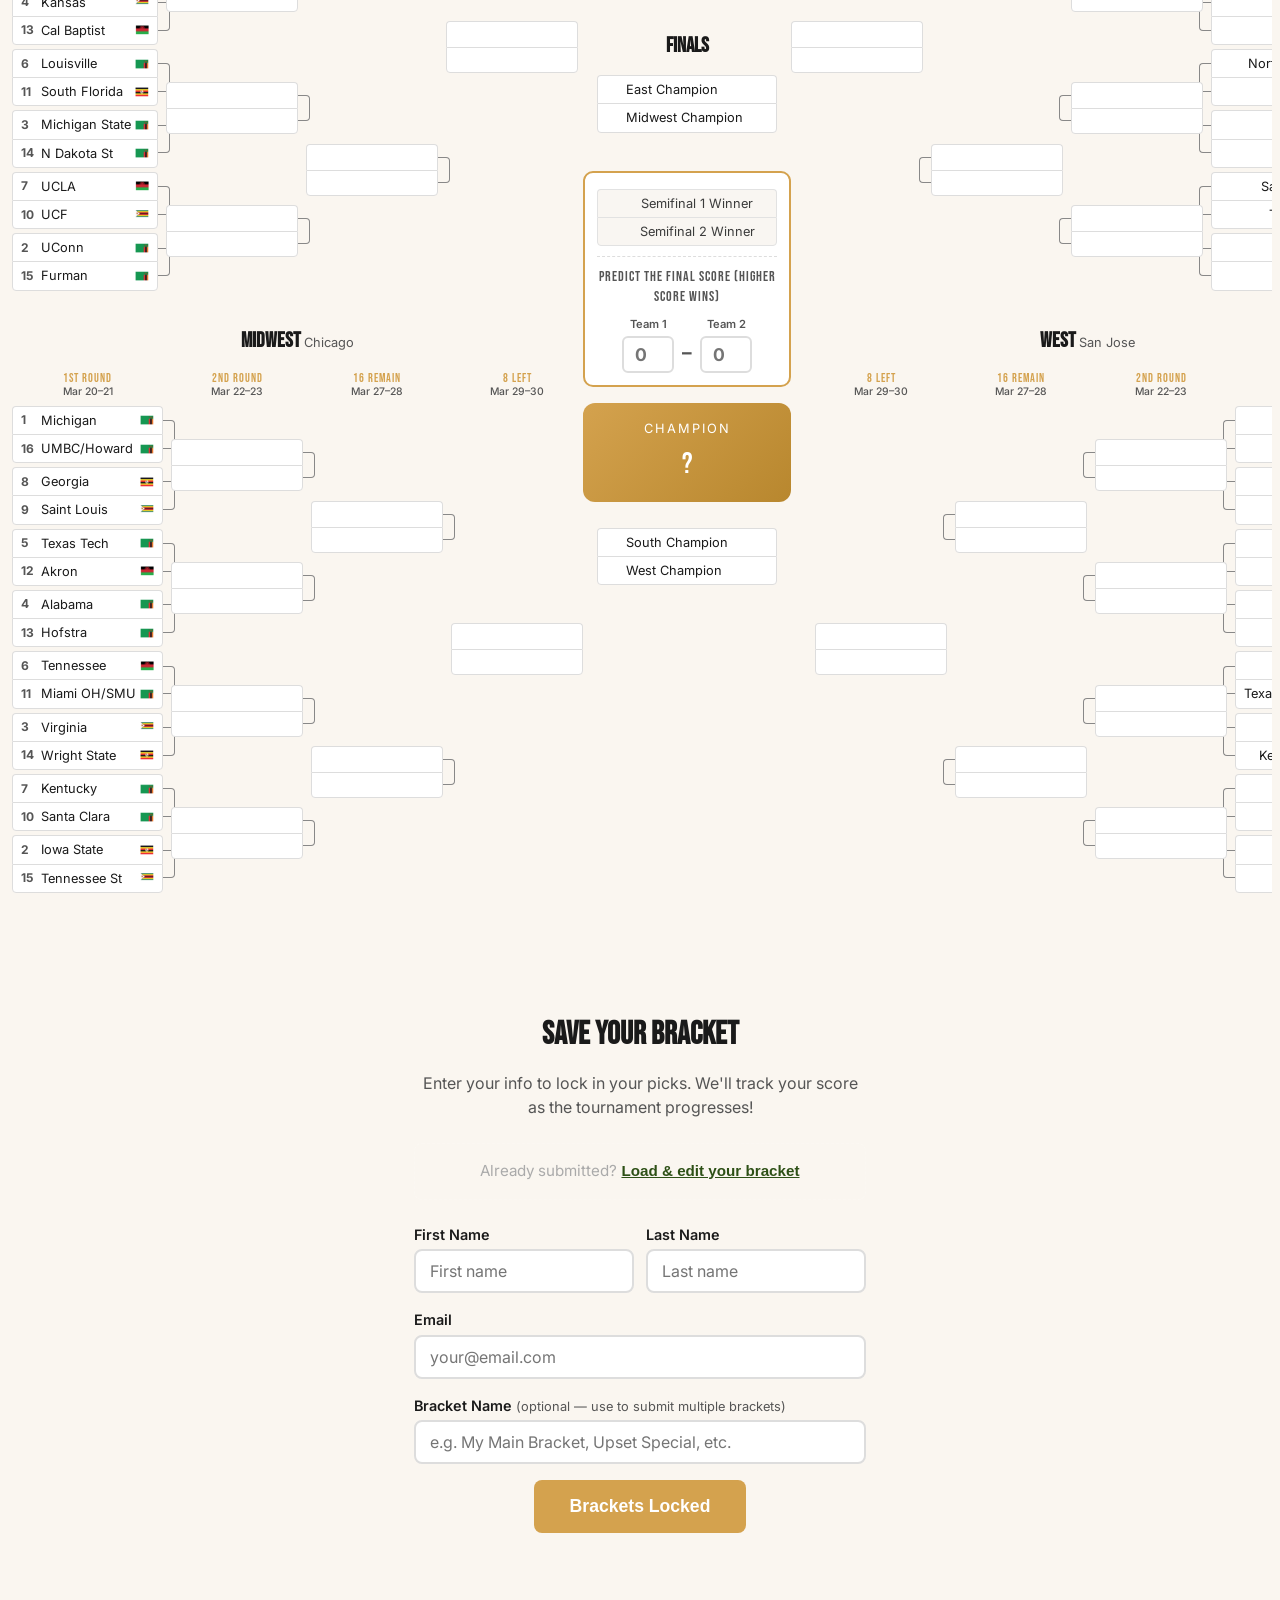
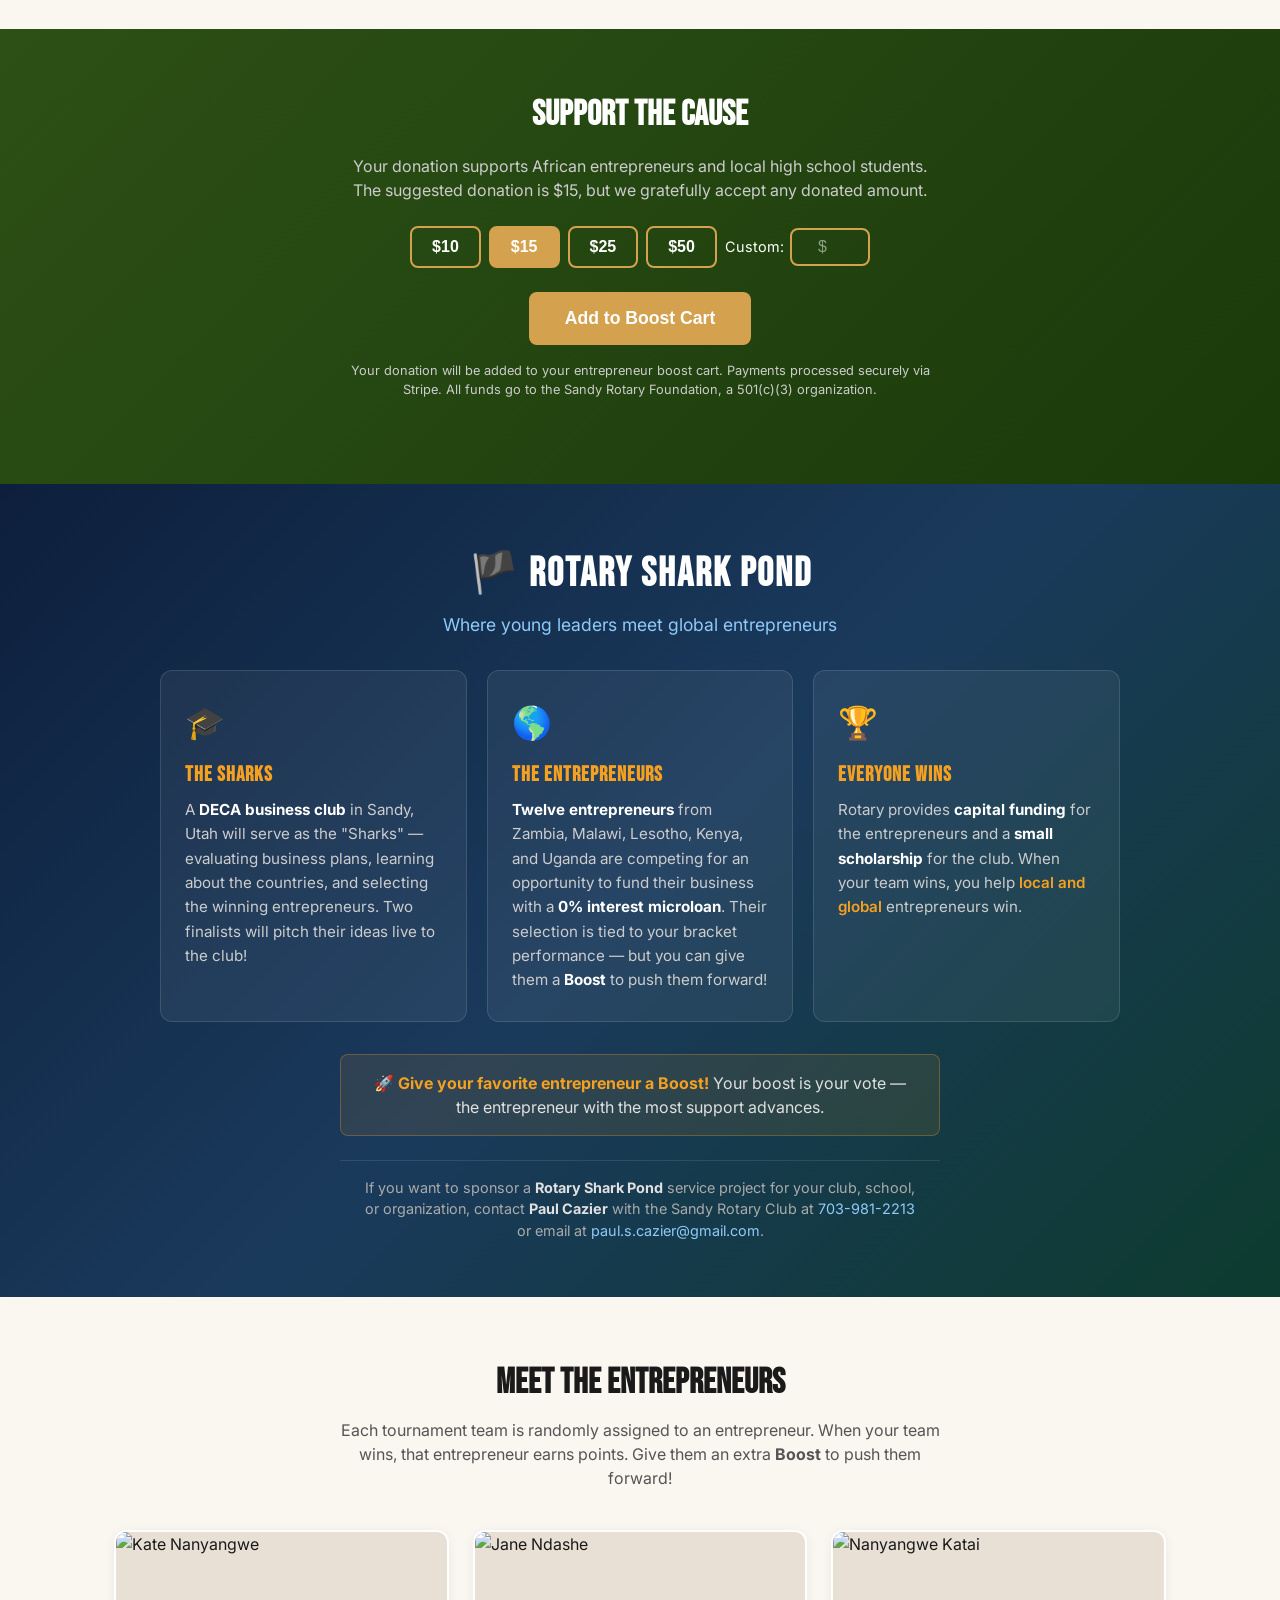
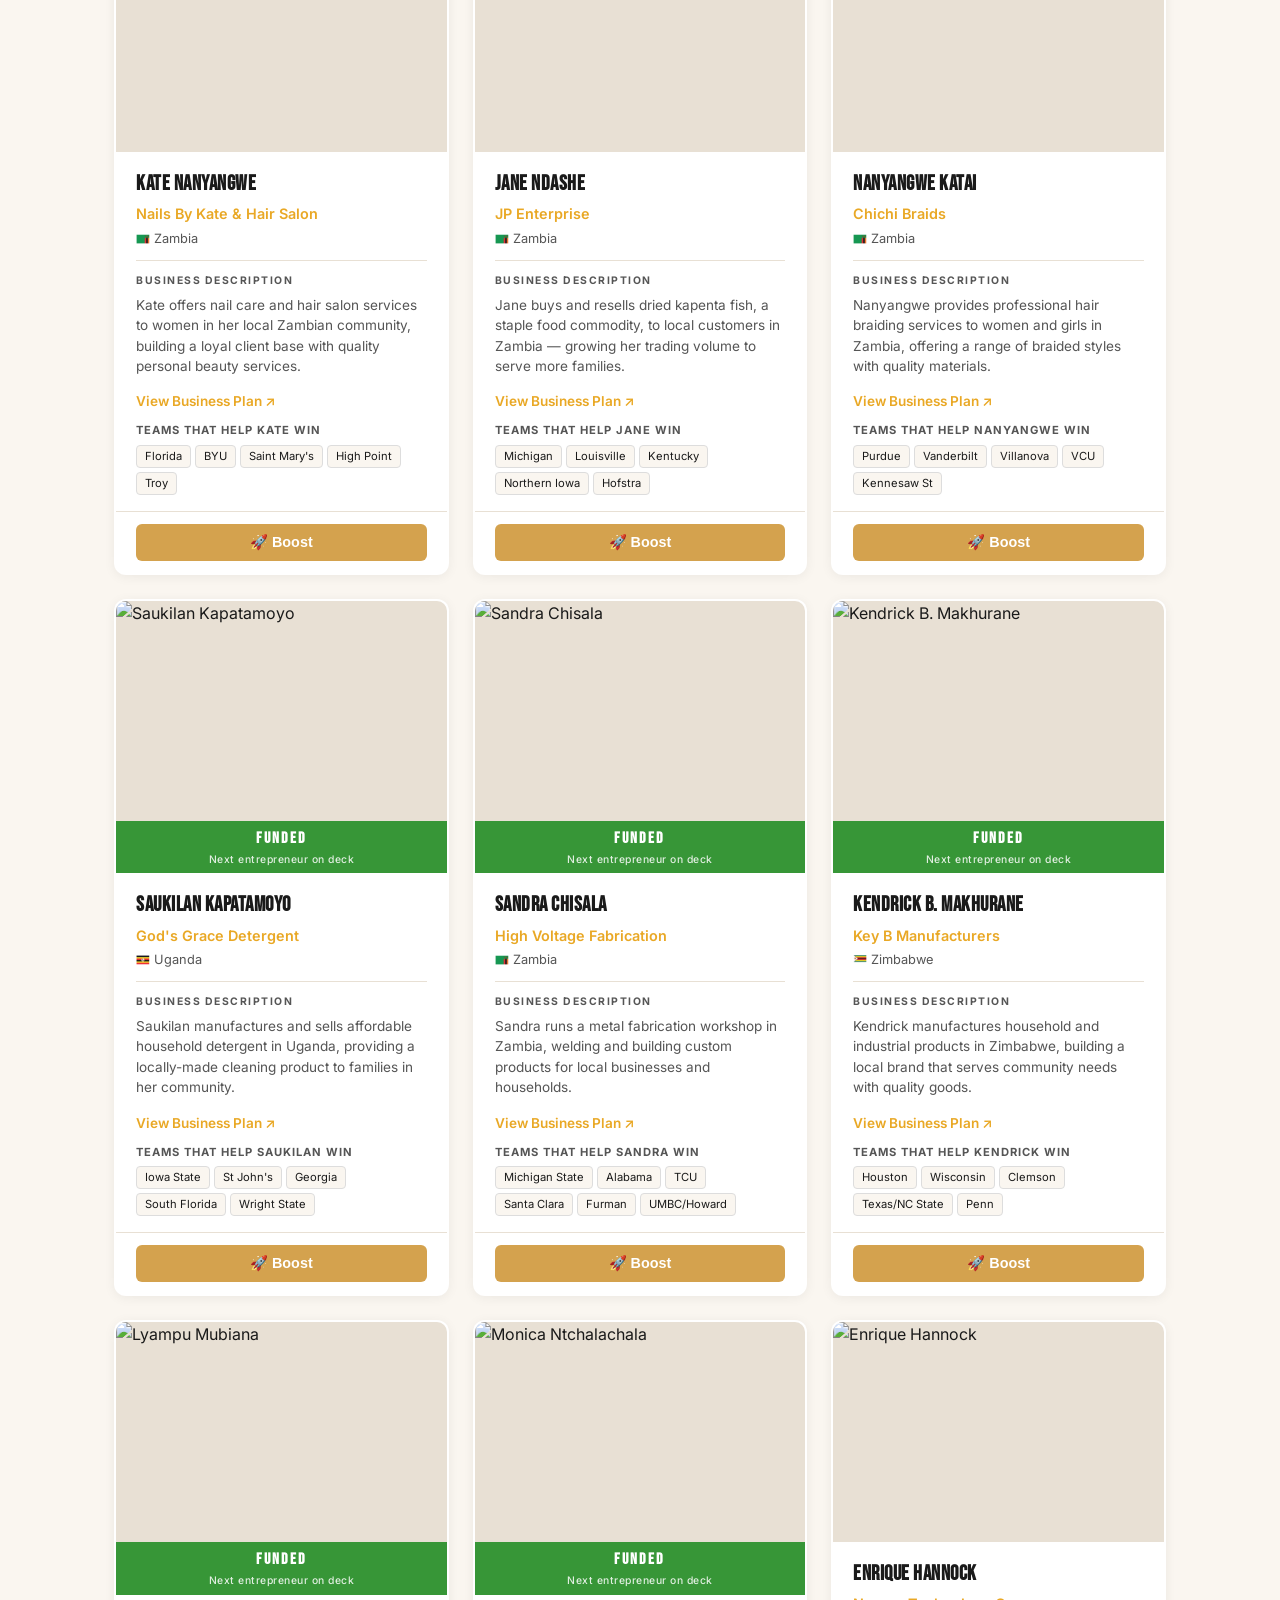
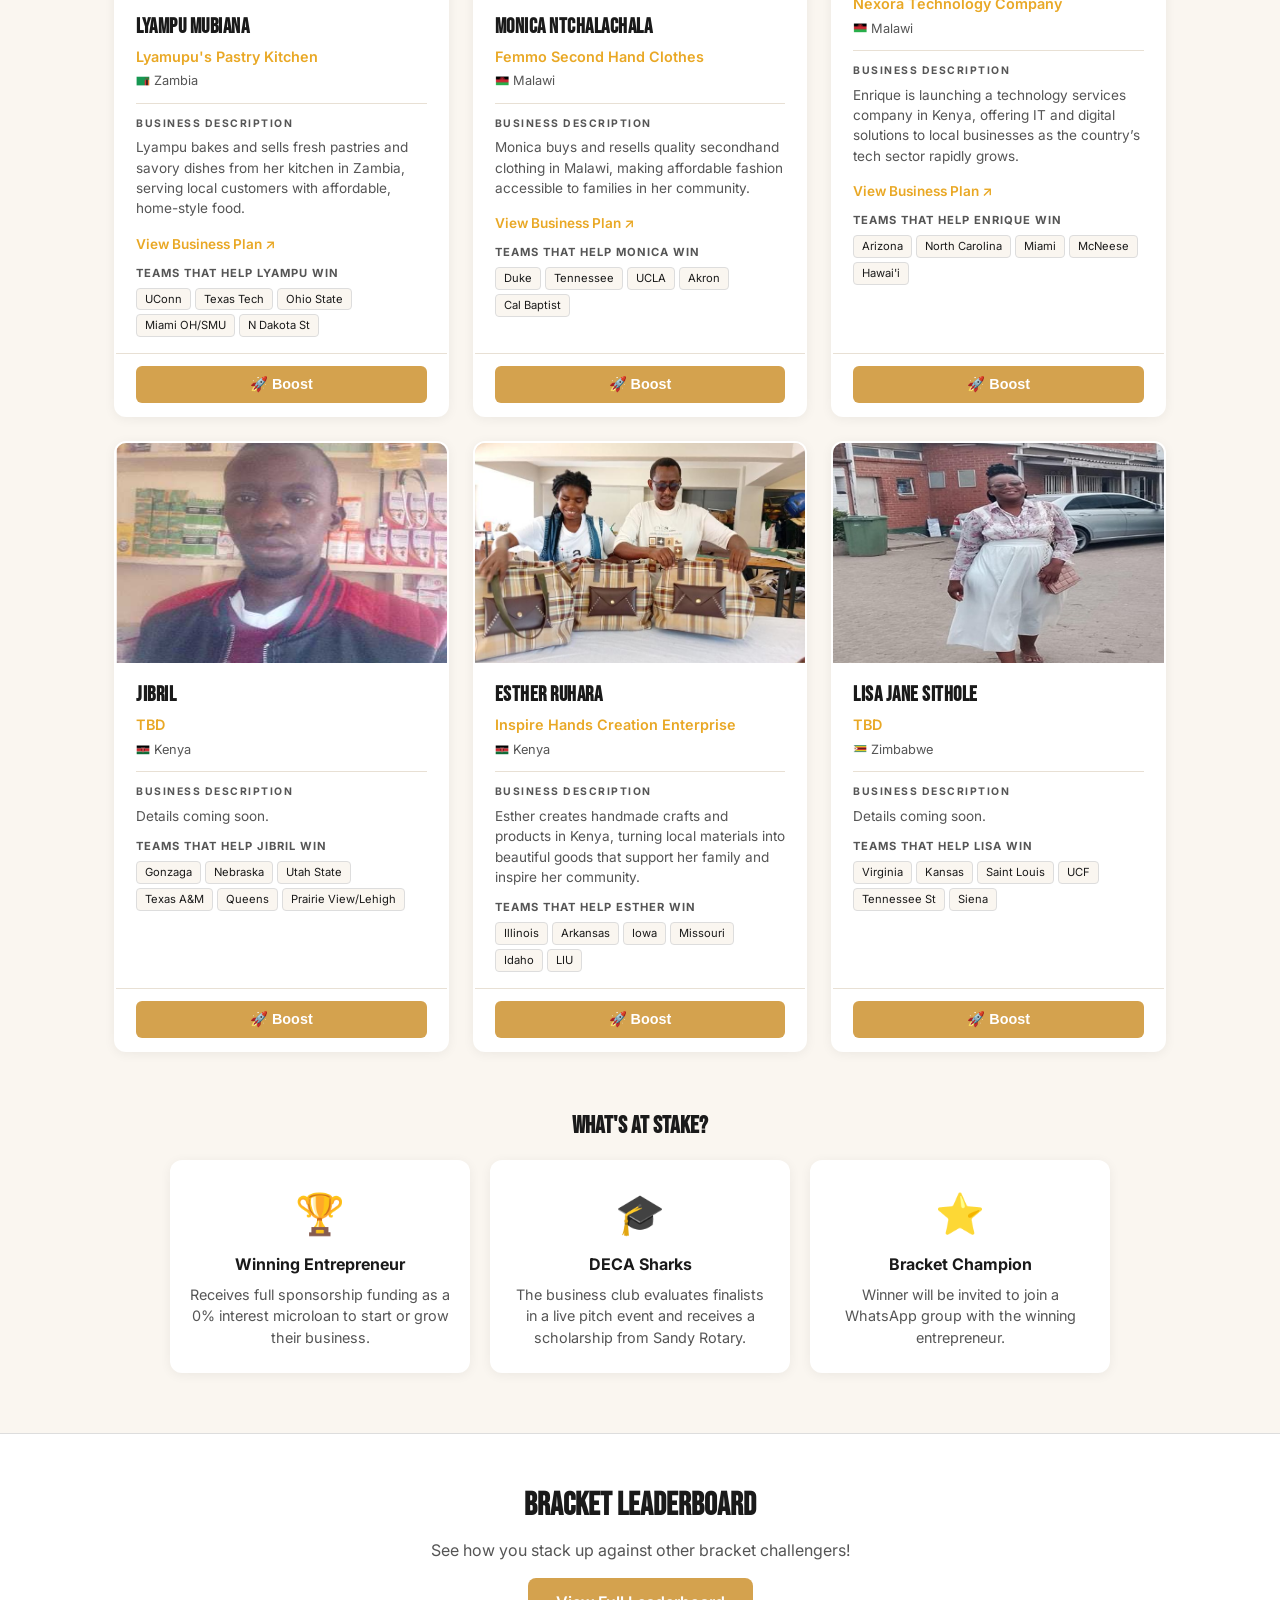
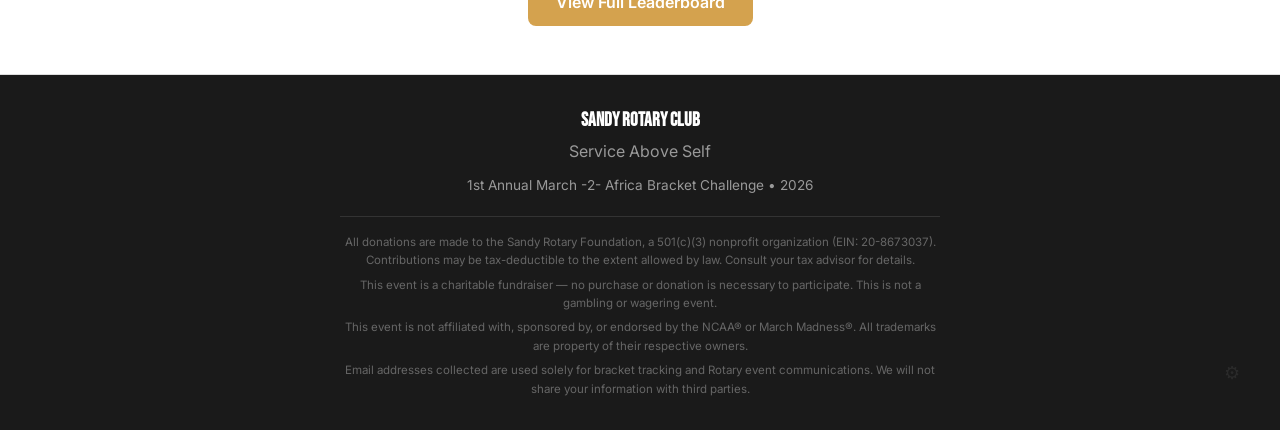
==== commit 1fe3c5d8: "Connect donate button to boost cart, add champion suggestion, track rotary clubs in SQL - Donate but" ====
--- a/index.html
+++ b/index.html
@@ -230,8 +230,8 @@
           <input type="number" id="custom-amount" min="1" placeholder="$">
         </div>
       </div>
-      <button class="btn btn-primary btn-large" id="donate-btn">Donate Now</button>
-      <p class="donate-note">Payments processed securely via Stripe. All funds go to the Sandy Rotary Foundation, a 501(c)(3) organization.</p>
+      <button class="btn btn-primary btn-large" id="donate-btn">Add to Boost Cart</button>
+      <p class="donate-note">Your donation will be added to your entrepreneur boost cart. Payments processed securely via Stripe. All funds go to the Sandy Rotary Foundation, a 501(c)(3) organization.</p>
     </div>
   </section>
 
--- a/css/styles.css
+++ b/css/styles.css
@@ -1537,6 +1537,41 @@
   font-weight: 700;
   flex-shrink: 0;
 }
+/* Champion suggestion banner in cart */
+.ent-cart-suggestion {
+  background: linear-gradient(135deg, #2D5016 0%, #3d6b20 100%);
+  color: #fff;
+  font-size: 0.75rem;
+  padding: 8px 12px;
+  border-radius: 6px;
+  margin-bottom: 8px;
+  line-height: 1.4;
+}
+.ent-cart-suggestion strong {
+  color: var(--color-primary);
+}
+.ent-cart-suggestion-flag {
+  height: 14px;
+  width: auto;
+  vertical-align: middle;
+  margin-right: 4px;
+}
+/* Browse link in cart */
+.ent-cart-browse-link {
+  display: block;
+  text-align: center;
+  font-size: 0.75rem;
+  color: var(--color-primary-dark);
+  text-decoration: none;
+  padding: 6px 0;
+  margin-bottom: 2px;
+  opacity: 0.85;
+  transition: opacity 0.2s;
+}
+.ent-cart-browse-link:hover {
+  opacity: 1;
+  text-decoration: underline;
+}
 /* Rotary Club field in cart */
 .ent-cart-rotary {
   padding: 8px 0;
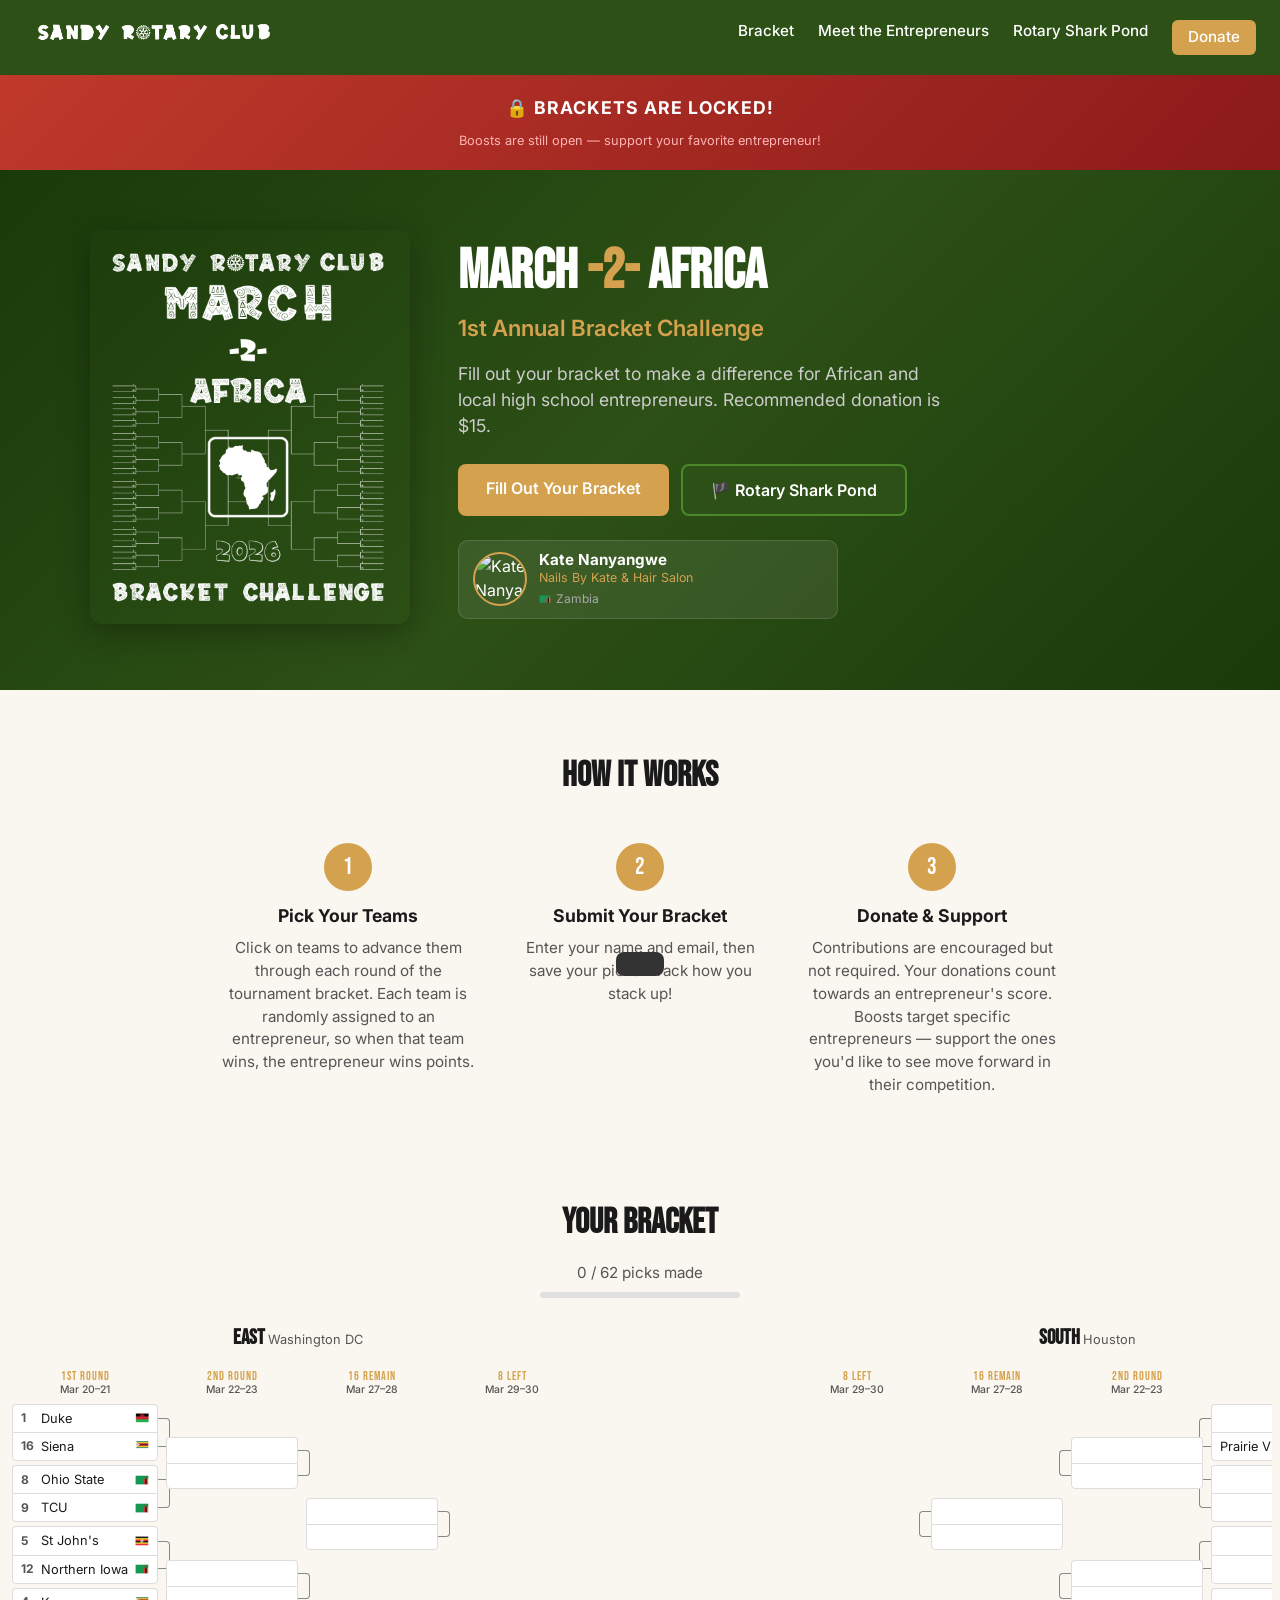
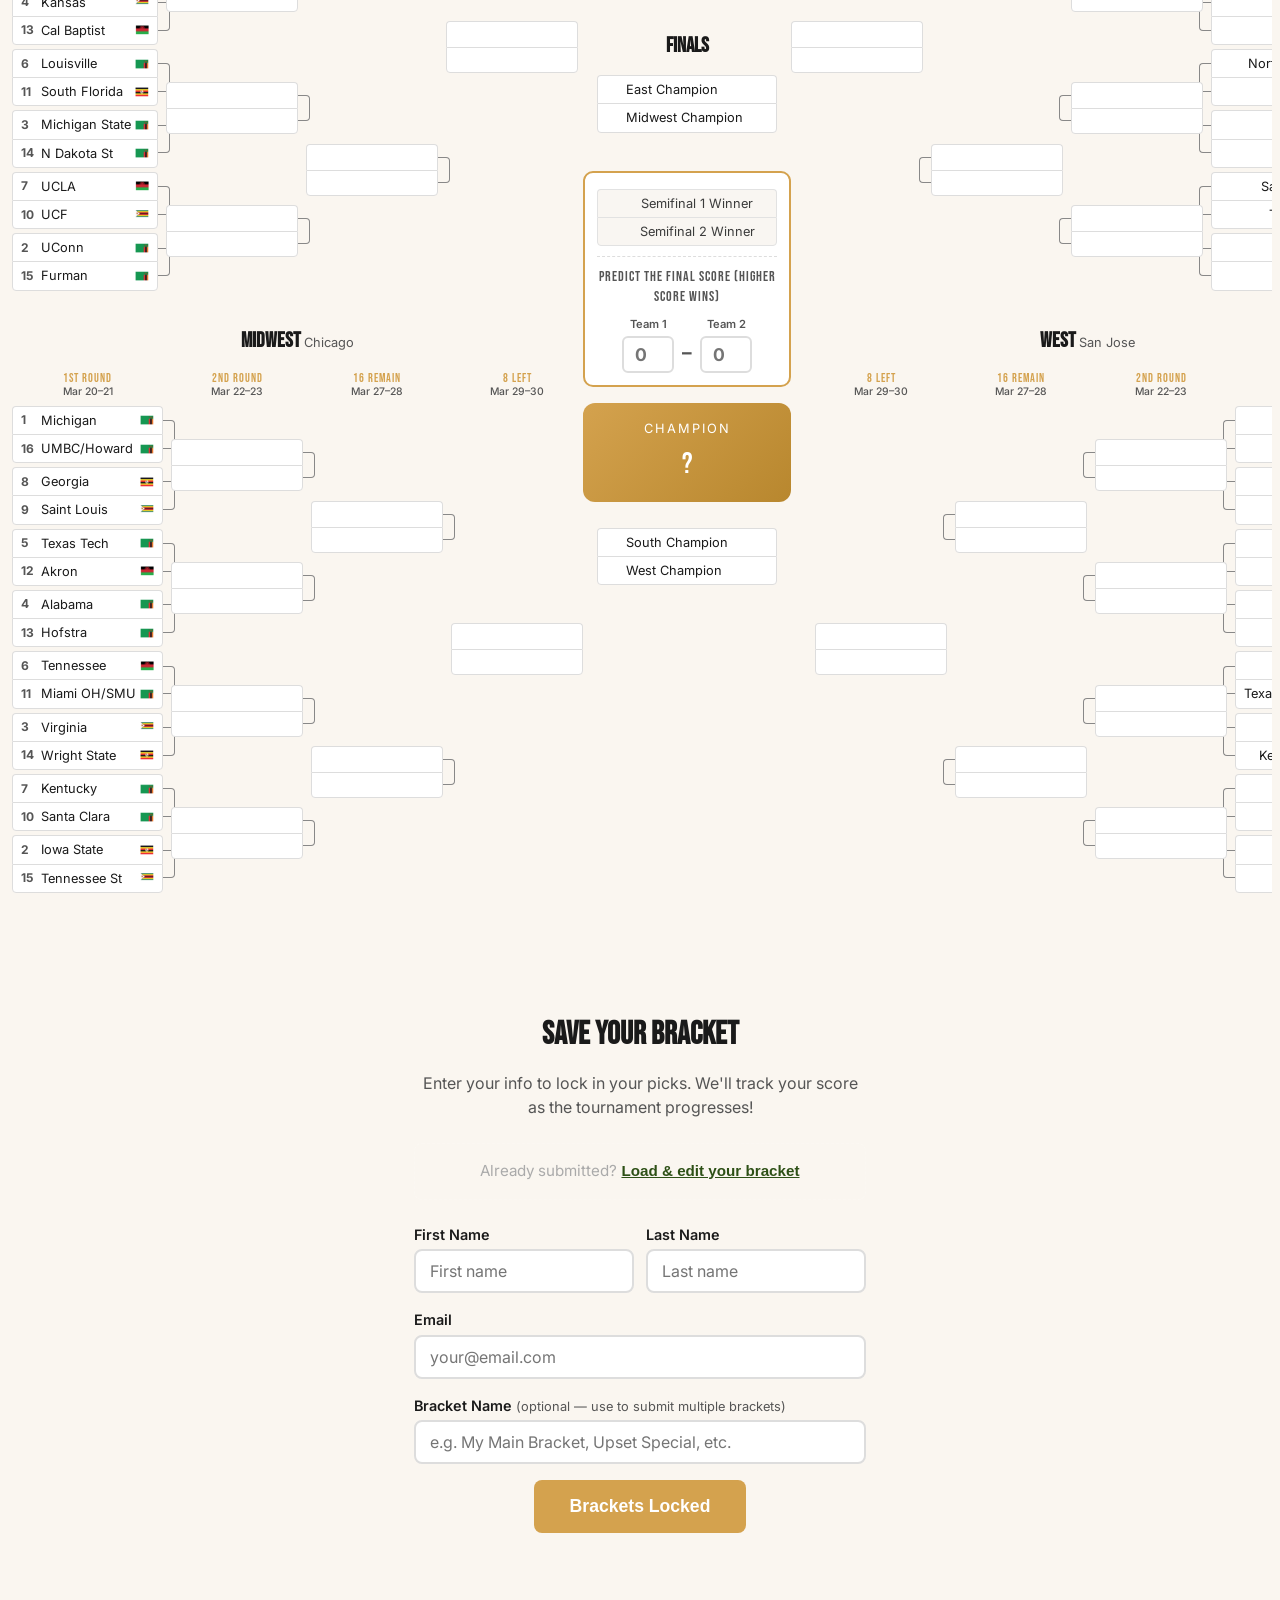
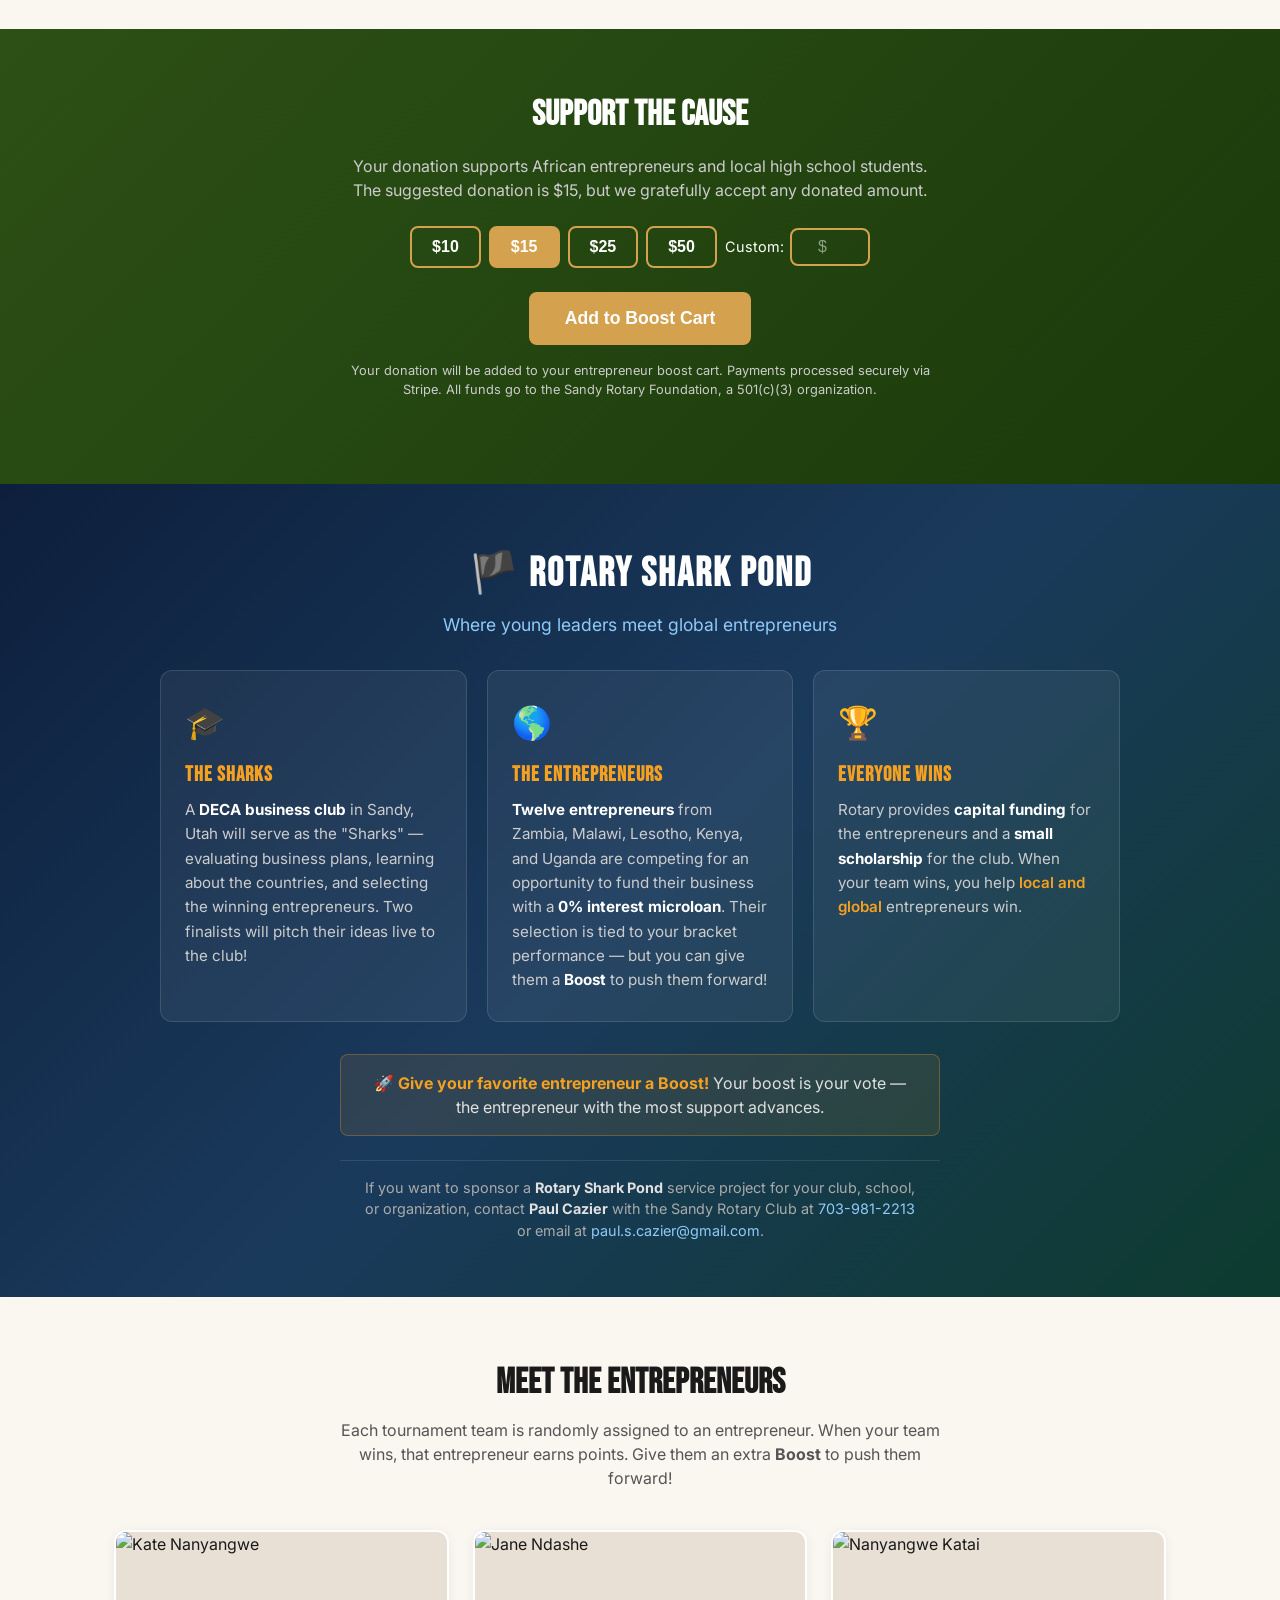
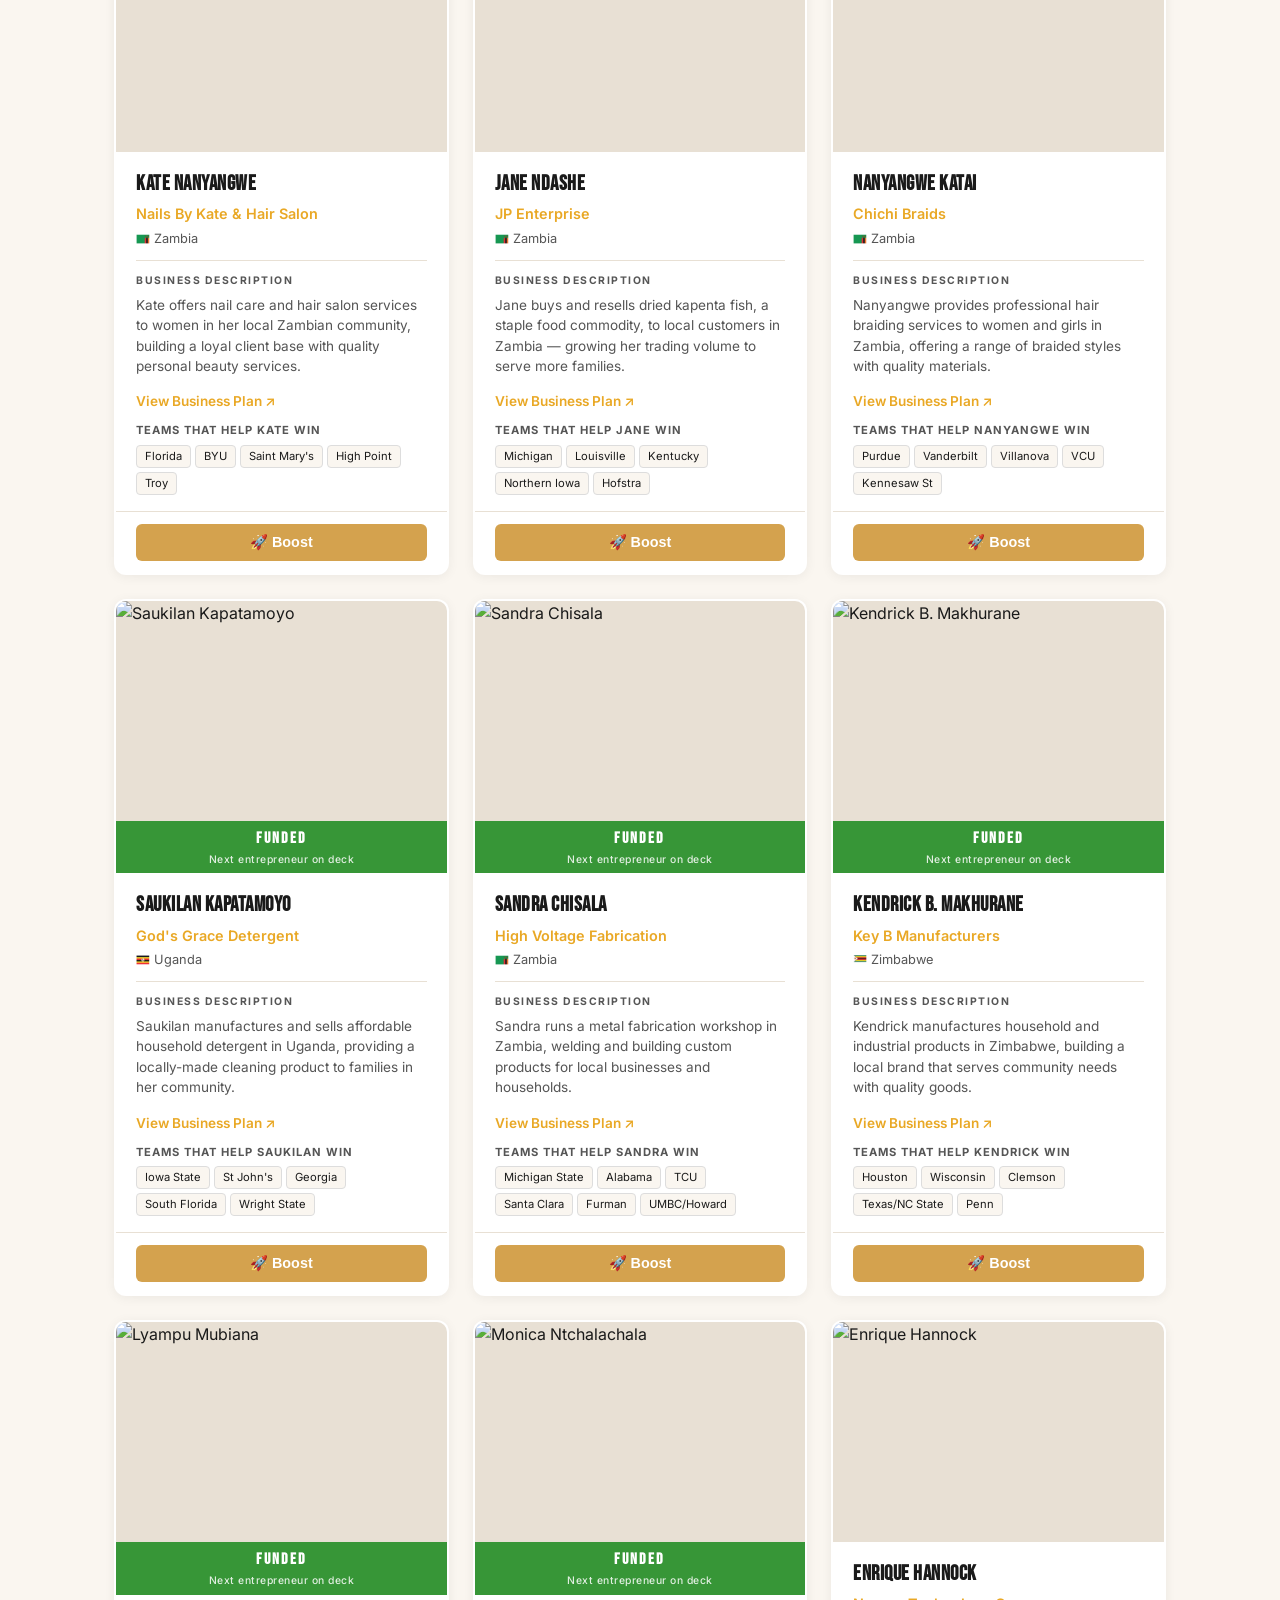
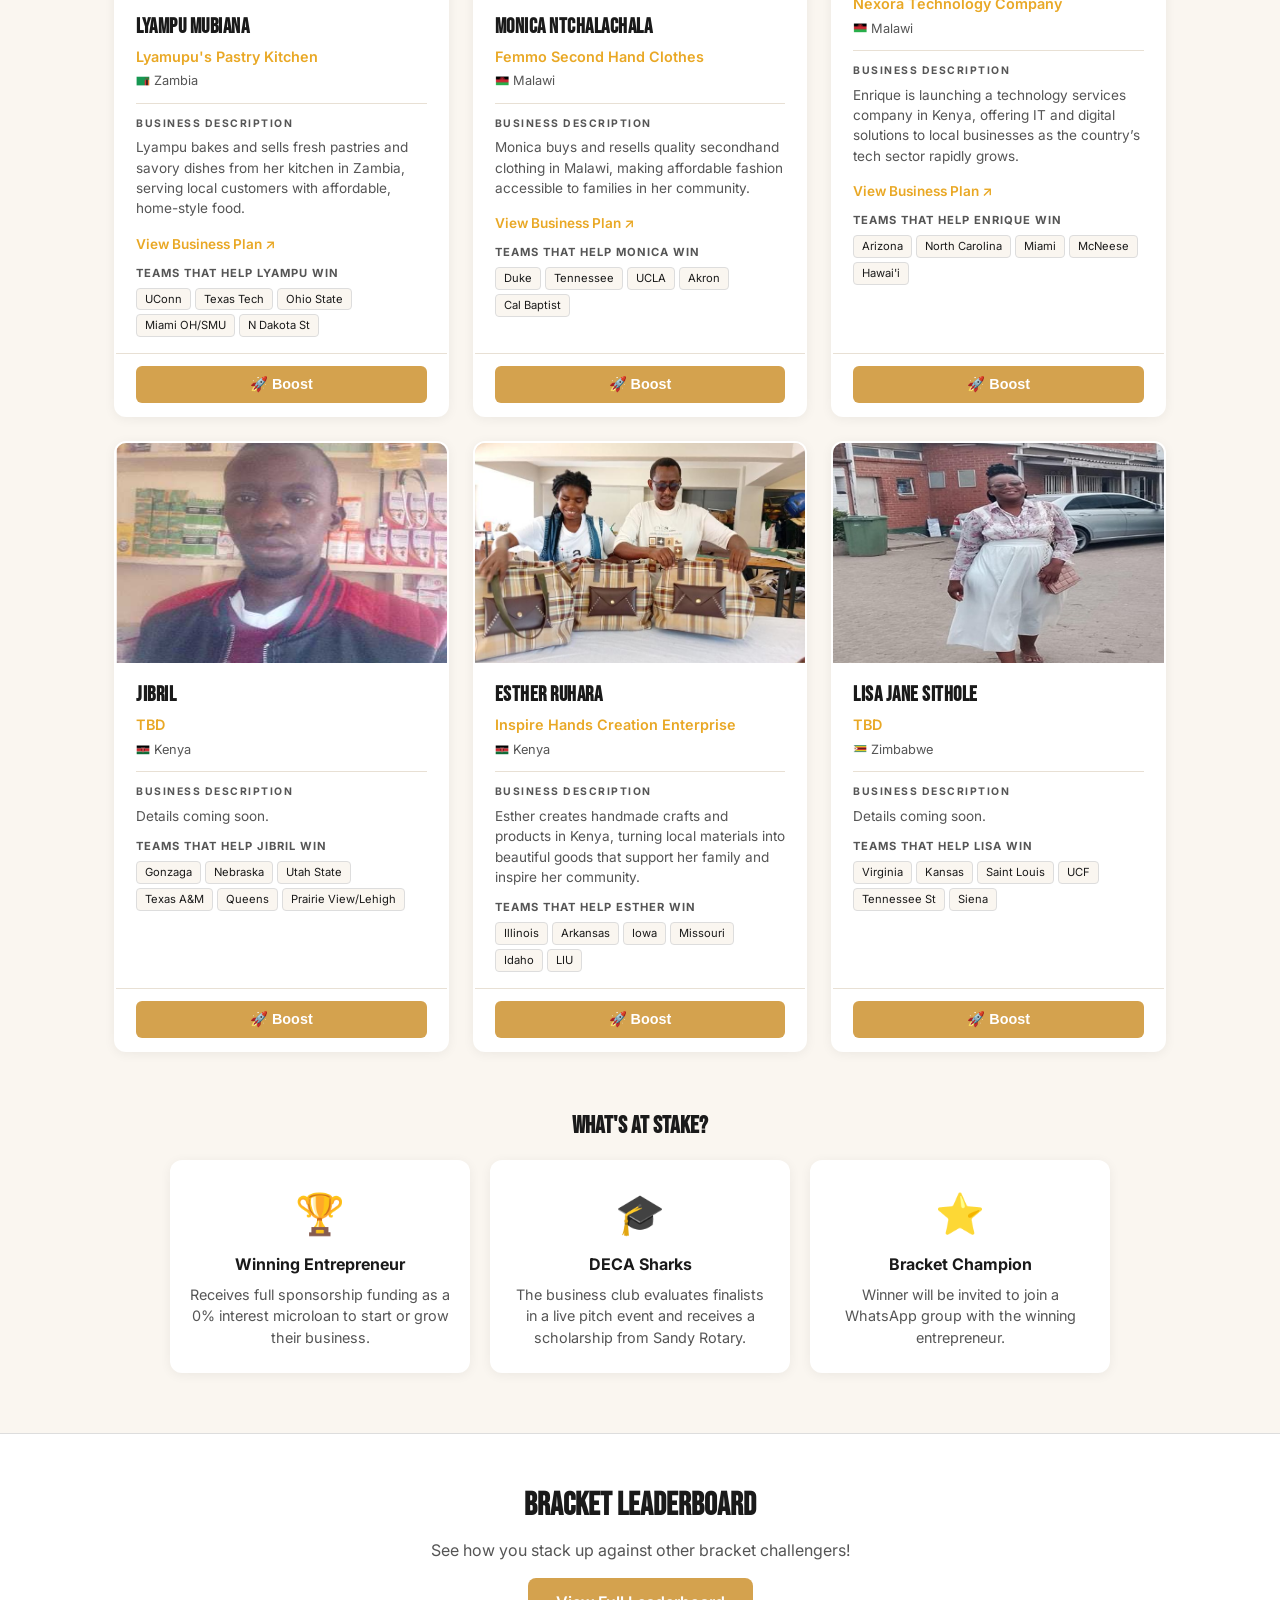
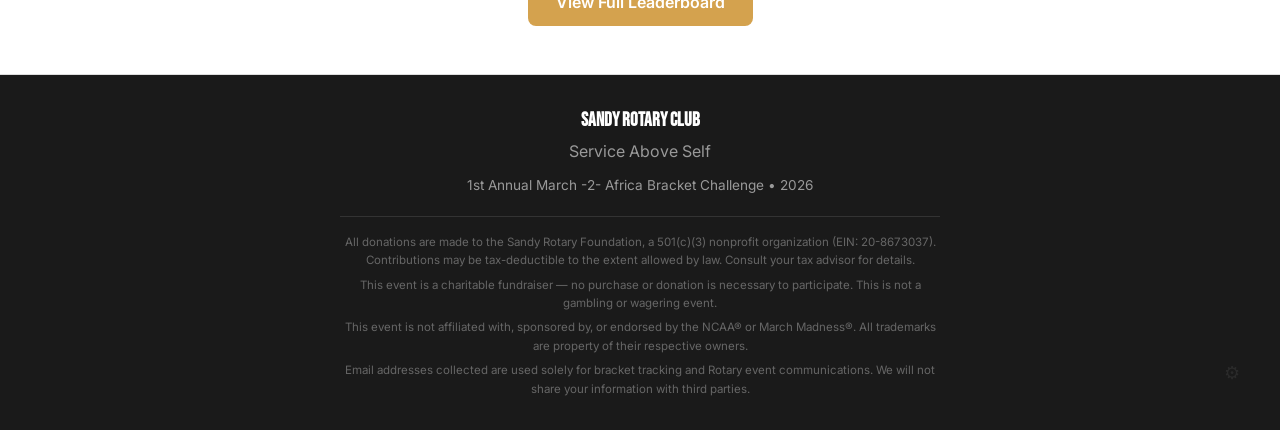
==== commit a2a86eeb: "Add rotating entrepreneur spotlight card in hero section Cycles through all 12 entrepreneurs every 5" ====
--- a/index.html
+++ b/index.html
@@ -54,6 +54,9 @@
           <a href="#bracket" class="btn btn-primary">Fill Out Your Bracket</a>
           <a href="#sharkpond" class="btn btn-entrepreneur">&#127988; Rotary Shark Pond</a>
         </div>
+
+        <!-- Rotating Entrepreneur Spotlight -->
+        <div class="hero-ent-spotlight" id="hero-ent-spotlight"></div>
       </div>
     </div>
   </section>
--- a/css/styles.css
+++ b/css/styles.css
@@ -80,6 +80,97 @@
 .hero-desc { font-size: 1.1rem; color: #ccc; margin-bottom: 24px; max-width: 500px; }
 .hero-actions { display: flex; gap: 12px; flex-wrap: wrap; }
 
+/* ===== Hero Entrepreneur Spotlight ===== */
+.hero-ent-spotlight {
+  margin-top: 24px;
+  max-width: 380px;
+}
+.hero-ent-card {
+  display: flex;
+  align-items: center;
+  gap: 12px;
+  background: rgba(255,255,255,0.08);
+  border: 1px solid rgba(255,255,255,0.12);
+  border-radius: 10px;
+  padding: 10px 14px;
+  text-decoration: none;
+  color: #fff;
+  transition: background 0.3s, border-color 0.3s;
+  cursor: pointer;
+}
+.hero-ent-card:hover {
+  background: rgba(255,255,255,0.14);
+  border-color: var(--color-primary);
+}
+.hero-ent-photo {
+  width: 54px;
+  height: 54px;
+  border-radius: 50%;
+  object-fit: cover;
+  flex-shrink: 0;
+  border: 2px solid var(--color-primary);
+}
+.hero-ent-photo-placeholder {
+  display: flex;
+  align-items: center;
+  justify-content: center;
+  background: rgba(255,255,255,0.1);
+  color: #999;
+  font-size: 1.2rem;
+}
+.hero-ent-info {
+  min-width: 0;
+}
+.hero-ent-name {
+  font-weight: 700;
+  font-size: 0.95rem;
+  line-height: 1.2;
+  white-space: nowrap;
+  overflow: hidden;
+  text-overflow: ellipsis;
+}
+.hero-ent-business {
+  font-size: 0.78rem;
+  color: var(--color-primary);
+  white-space: nowrap;
+  overflow: hidden;
+  text-overflow: ellipsis;
+}
+.hero-ent-country {
+  font-size: 0.75rem;
+  color: #aaa;
+  margin-top: 2px;
+}
+.hero-ent-flag {
+  height: 12px;
+  width: auto;
+  vertical-align: middle;
+  margin-right: 2px;
+}
+.hero-ent-funded {
+  display: inline-block;
+  font-size: 0.6rem;
+  font-weight: 700;
+  background: rgba(34,139,34,0.85);
+  color: #fff;
+  padding: 1px 6px;
+  border-radius: 3px;
+  text-transform: uppercase;
+  letter-spacing: 0.5px;
+  vertical-align: middle;
+  margin-left: 4px;
+}
+.hero-ent-fade-in {
+  animation: heroEntFade 0.6s ease-in-out;
+}
+@keyframes heroEntFade {
+  0%   { opacity: 0; transform: translateY(8px); }
+  100% { opacity: 1; transform: translateY(0); }
+}
+@media (max-width: 1024px) {
+  .hero-ent-spotlight { margin: 24px auto 0; }
+}
+
 /* ===== Buttons ===== */
 .btn {
   display: inline-block;
